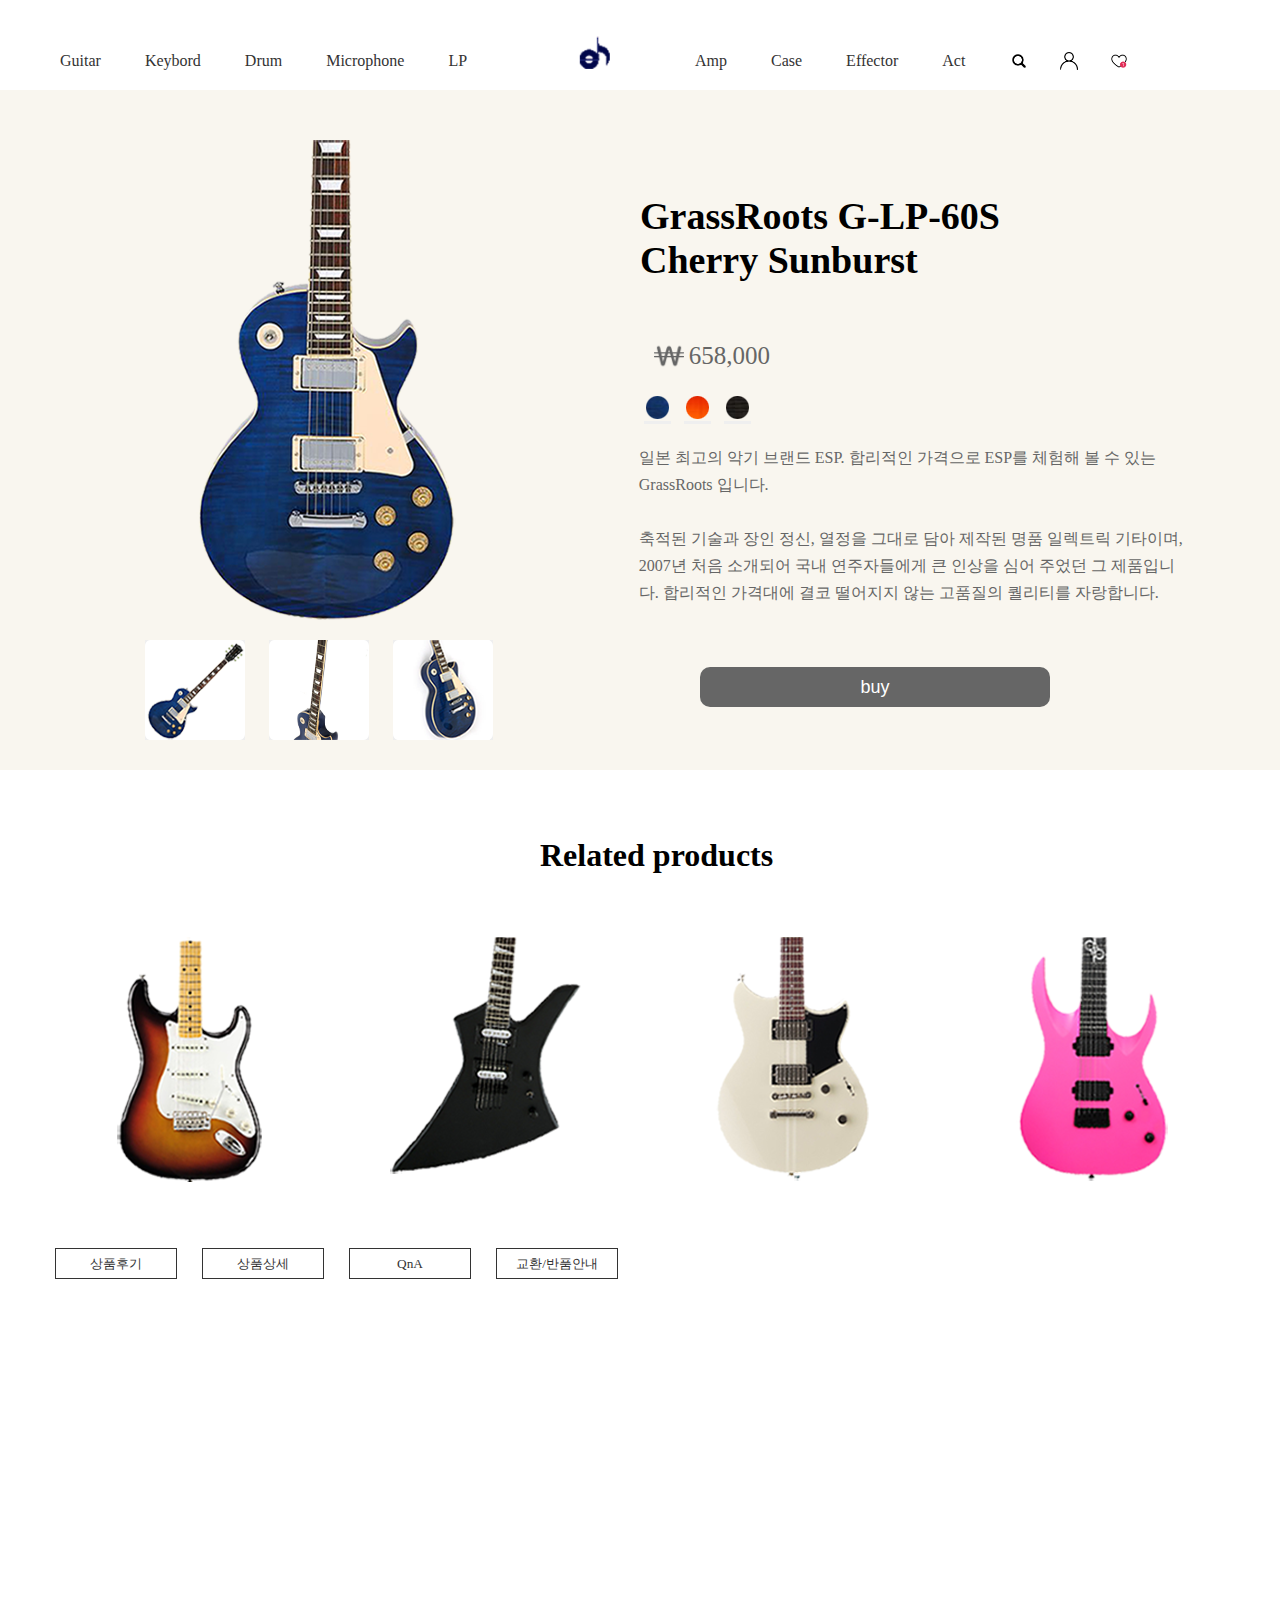
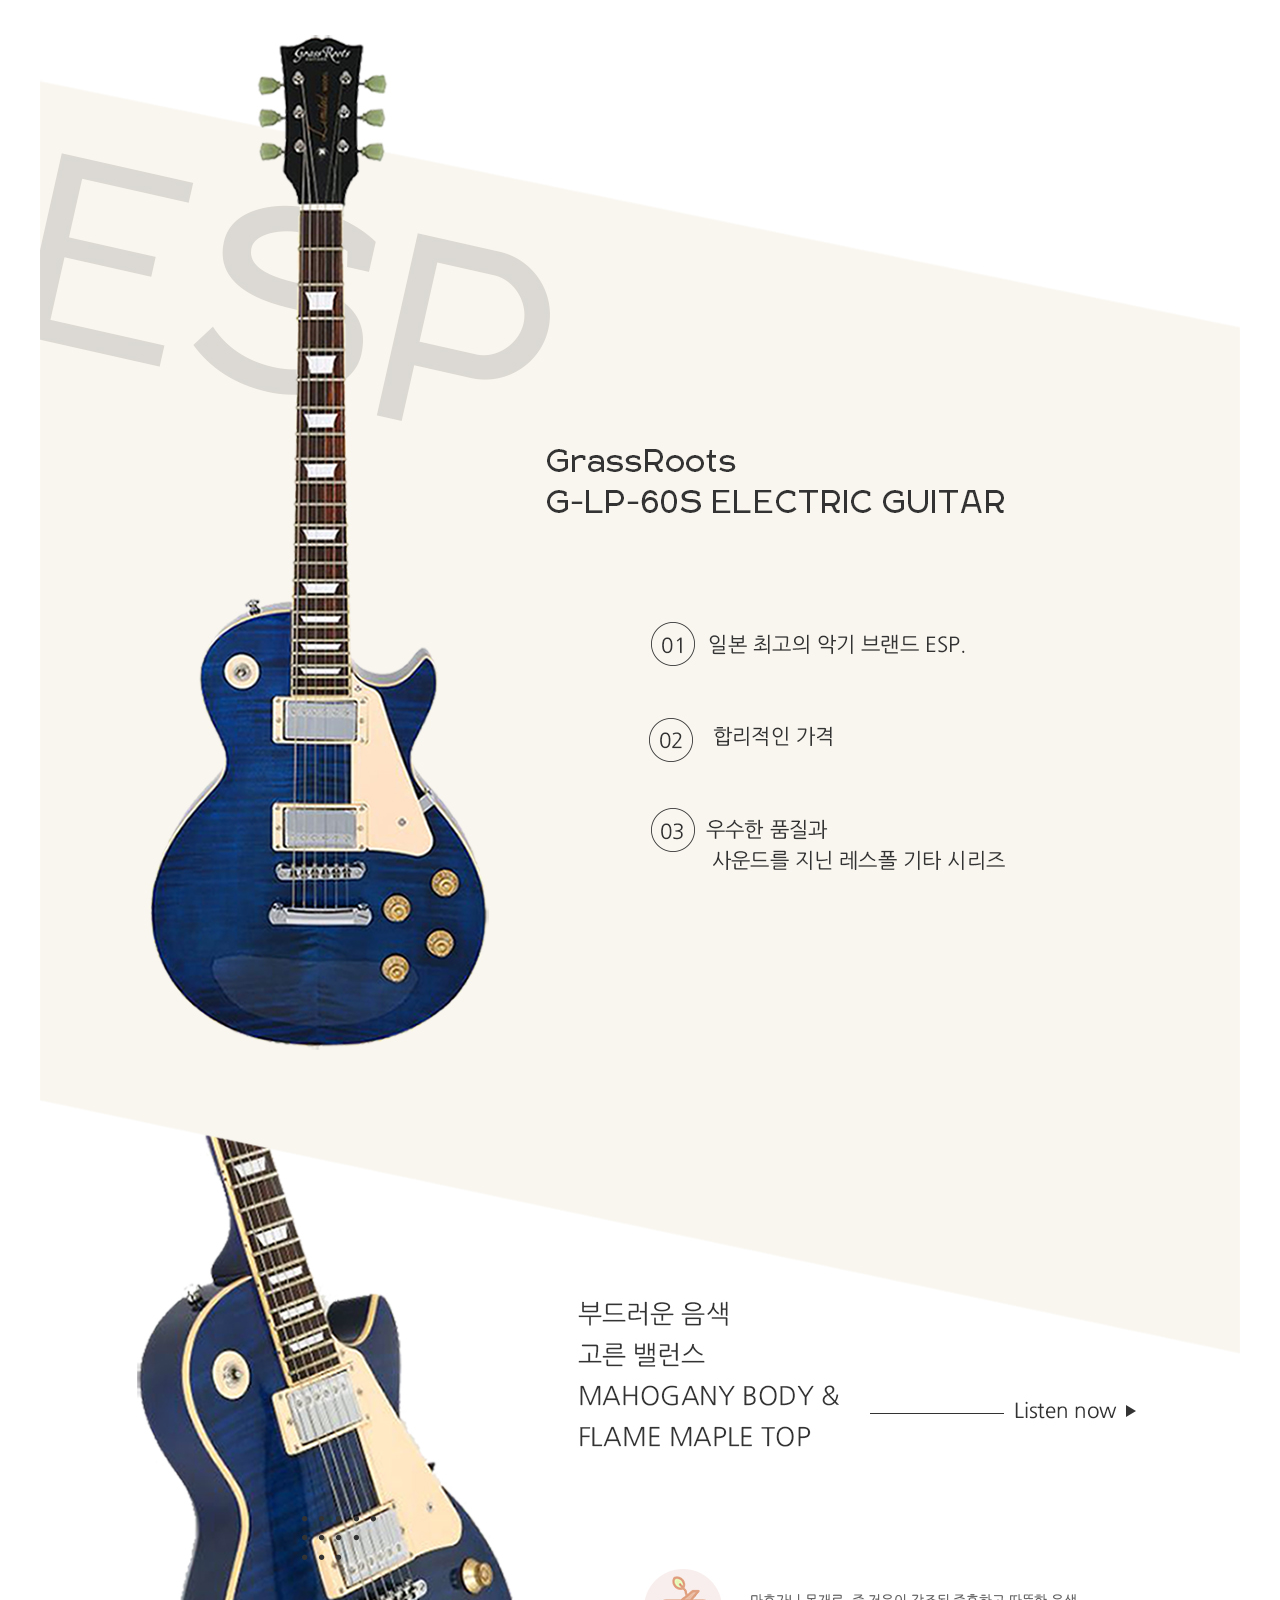
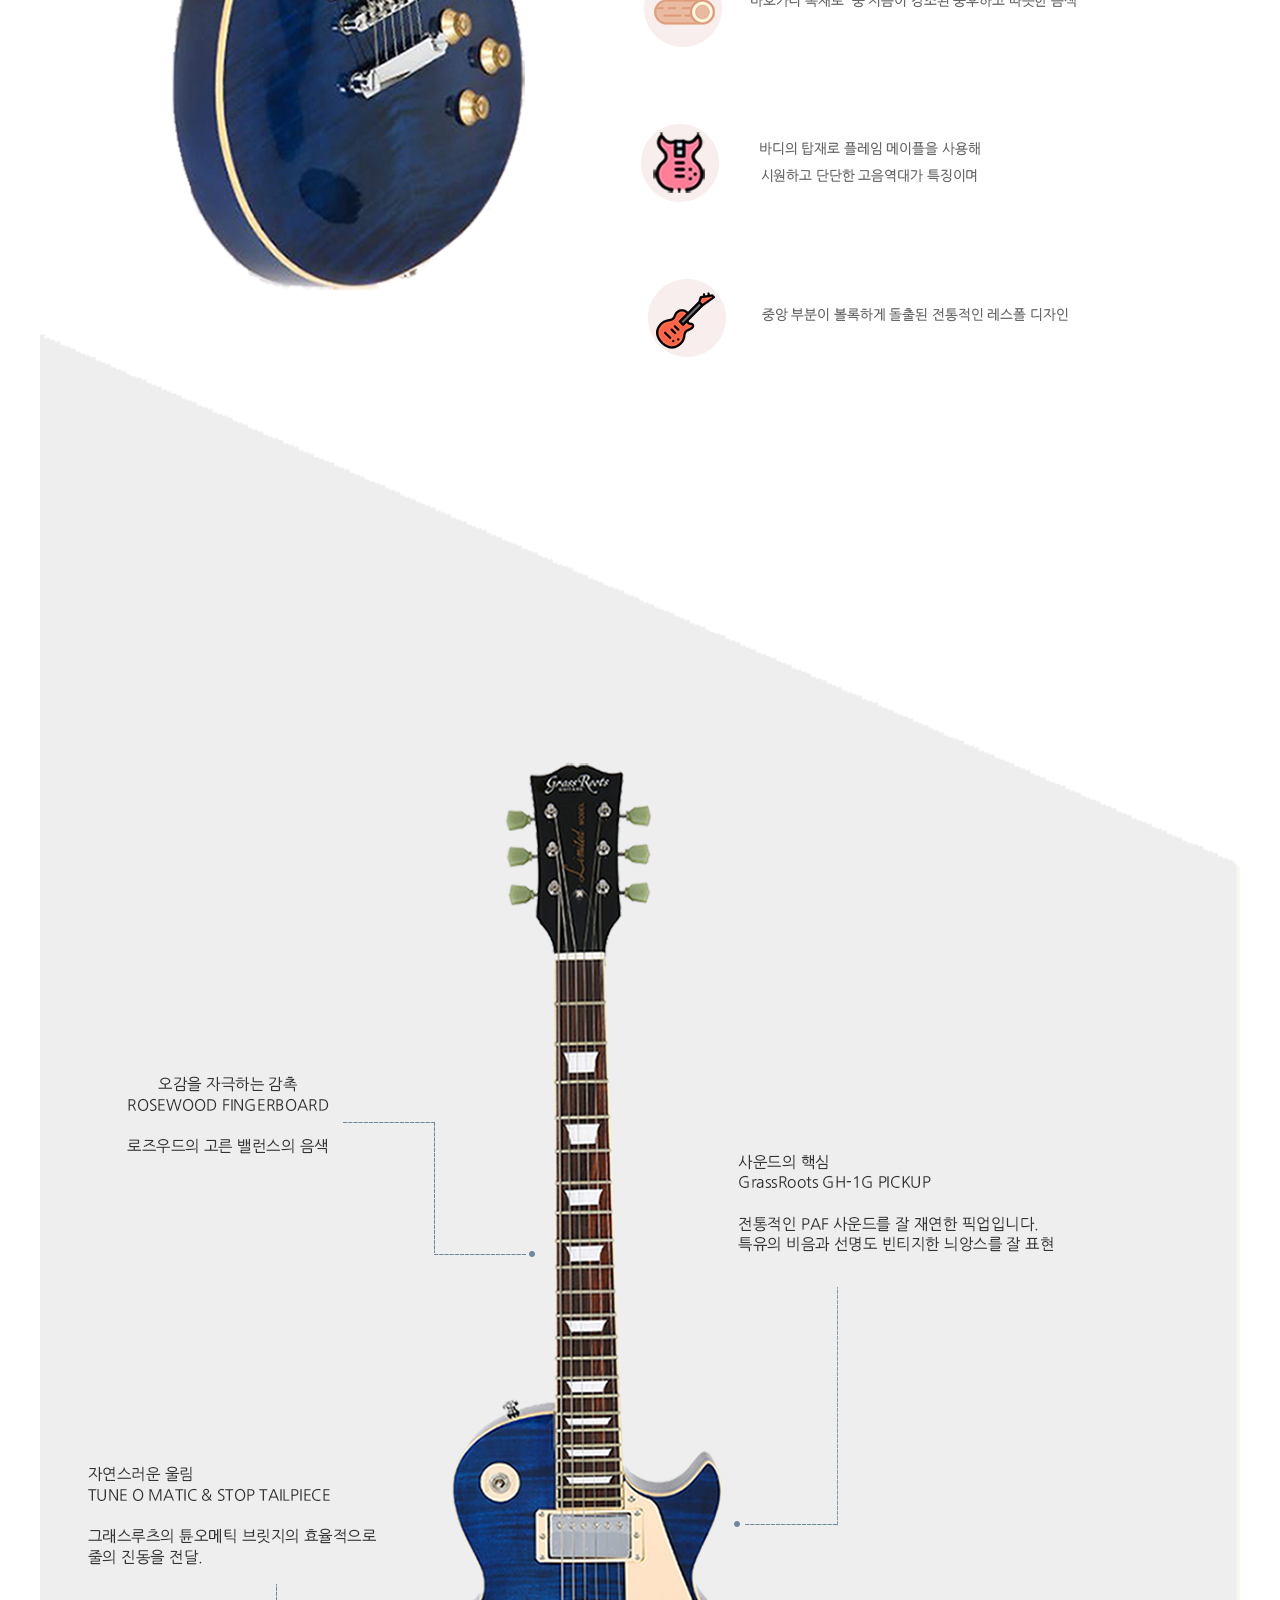
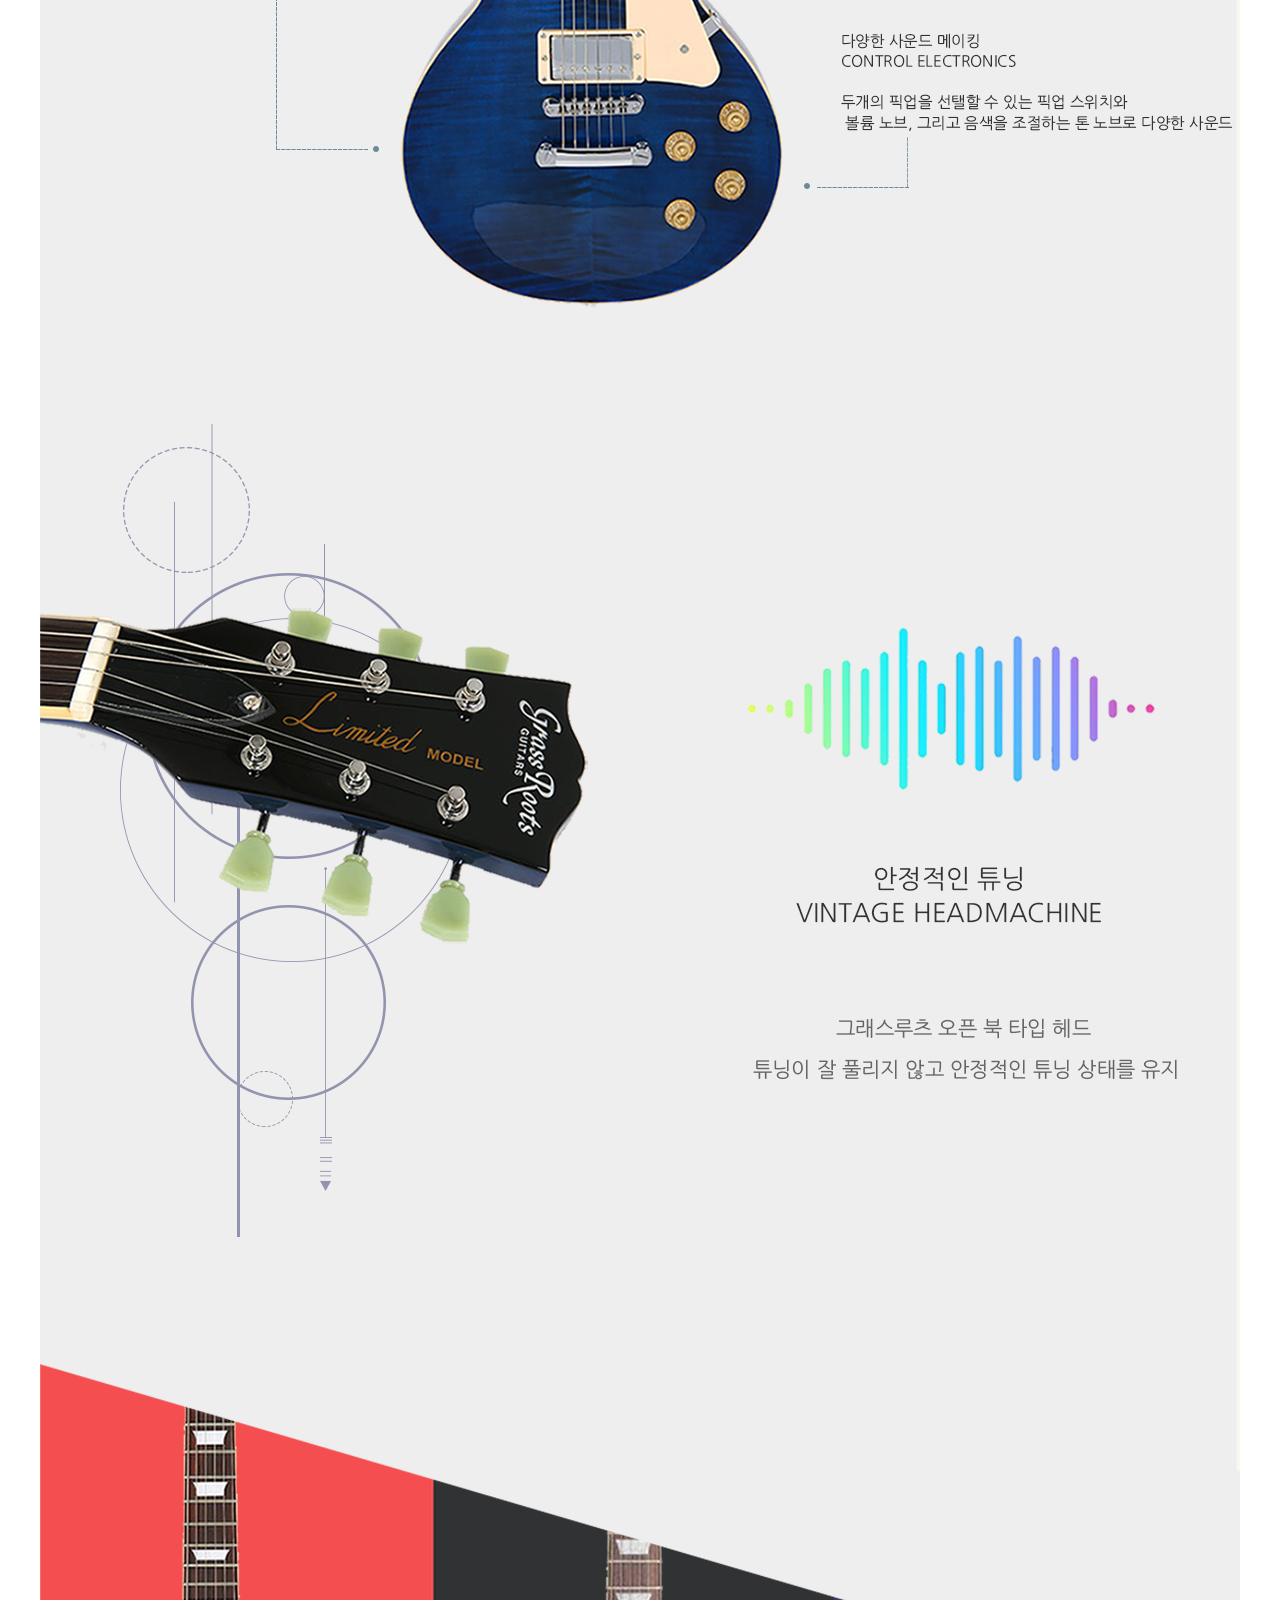
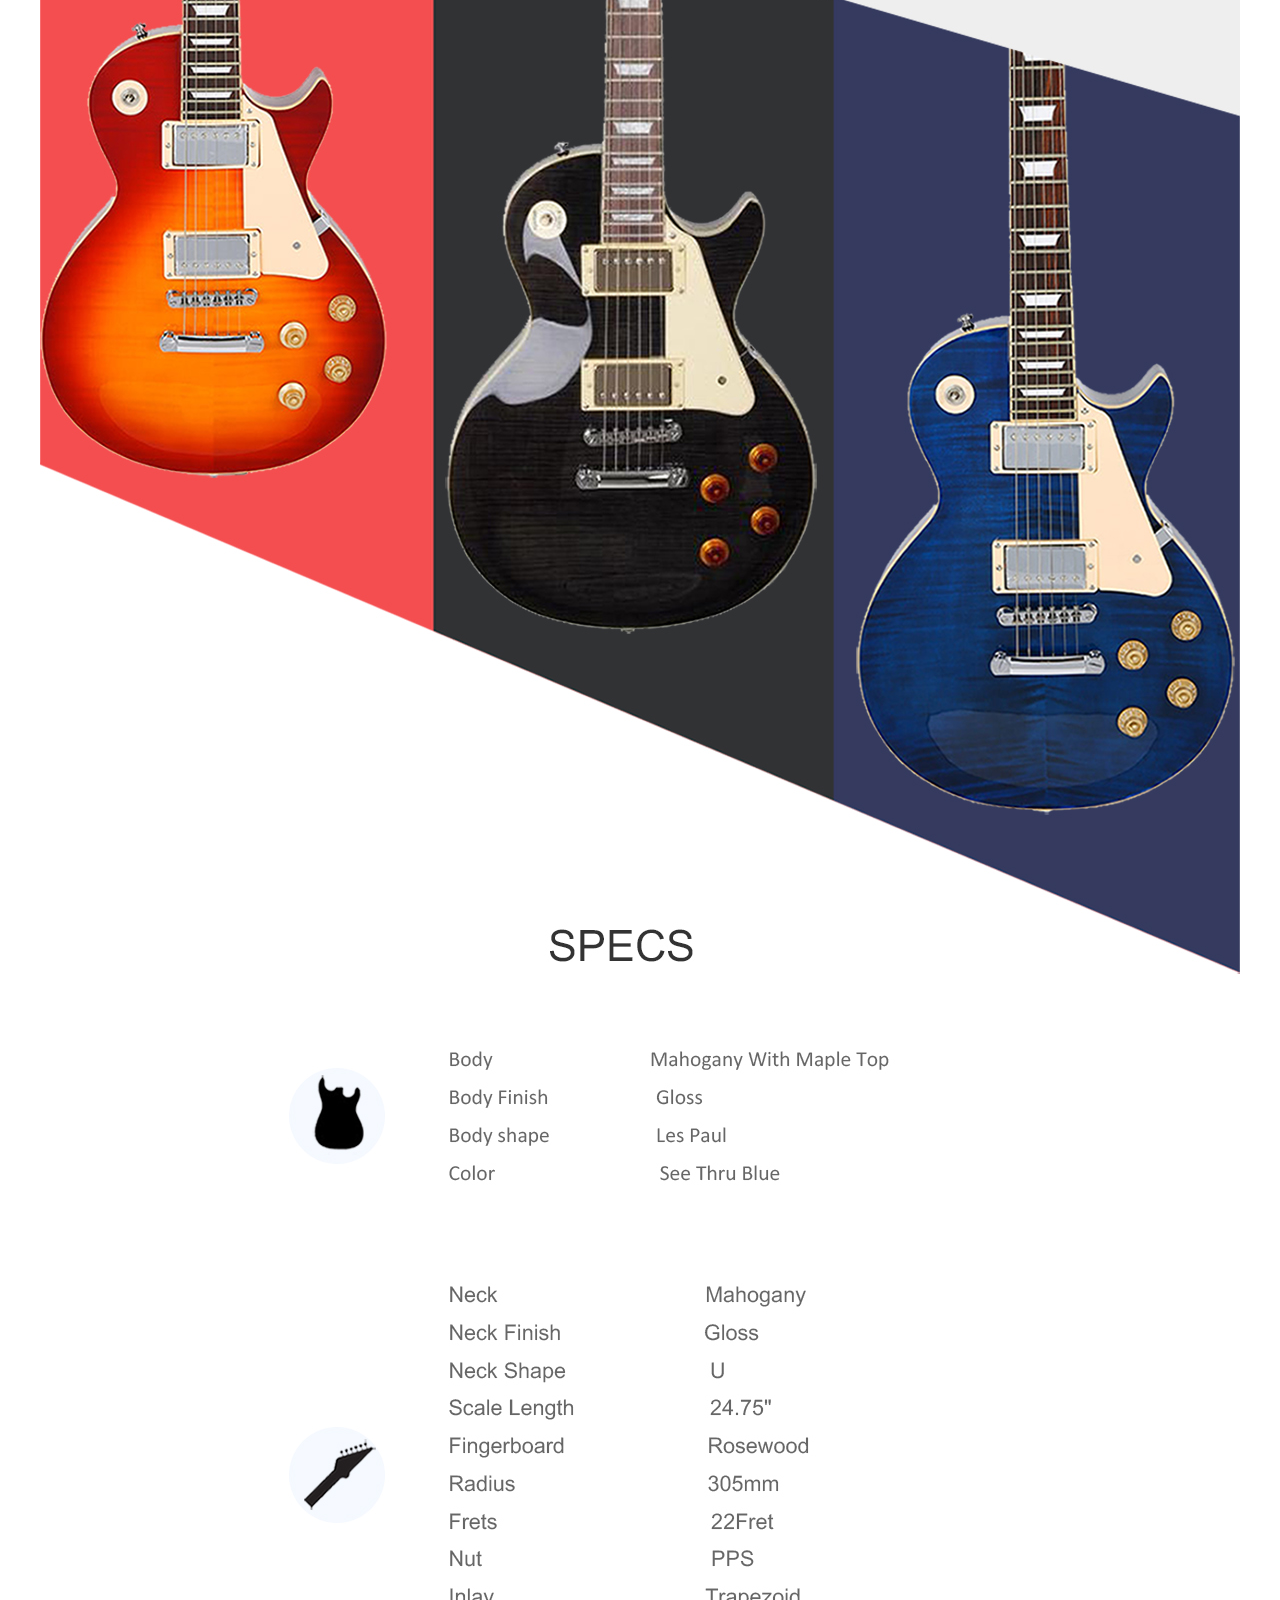
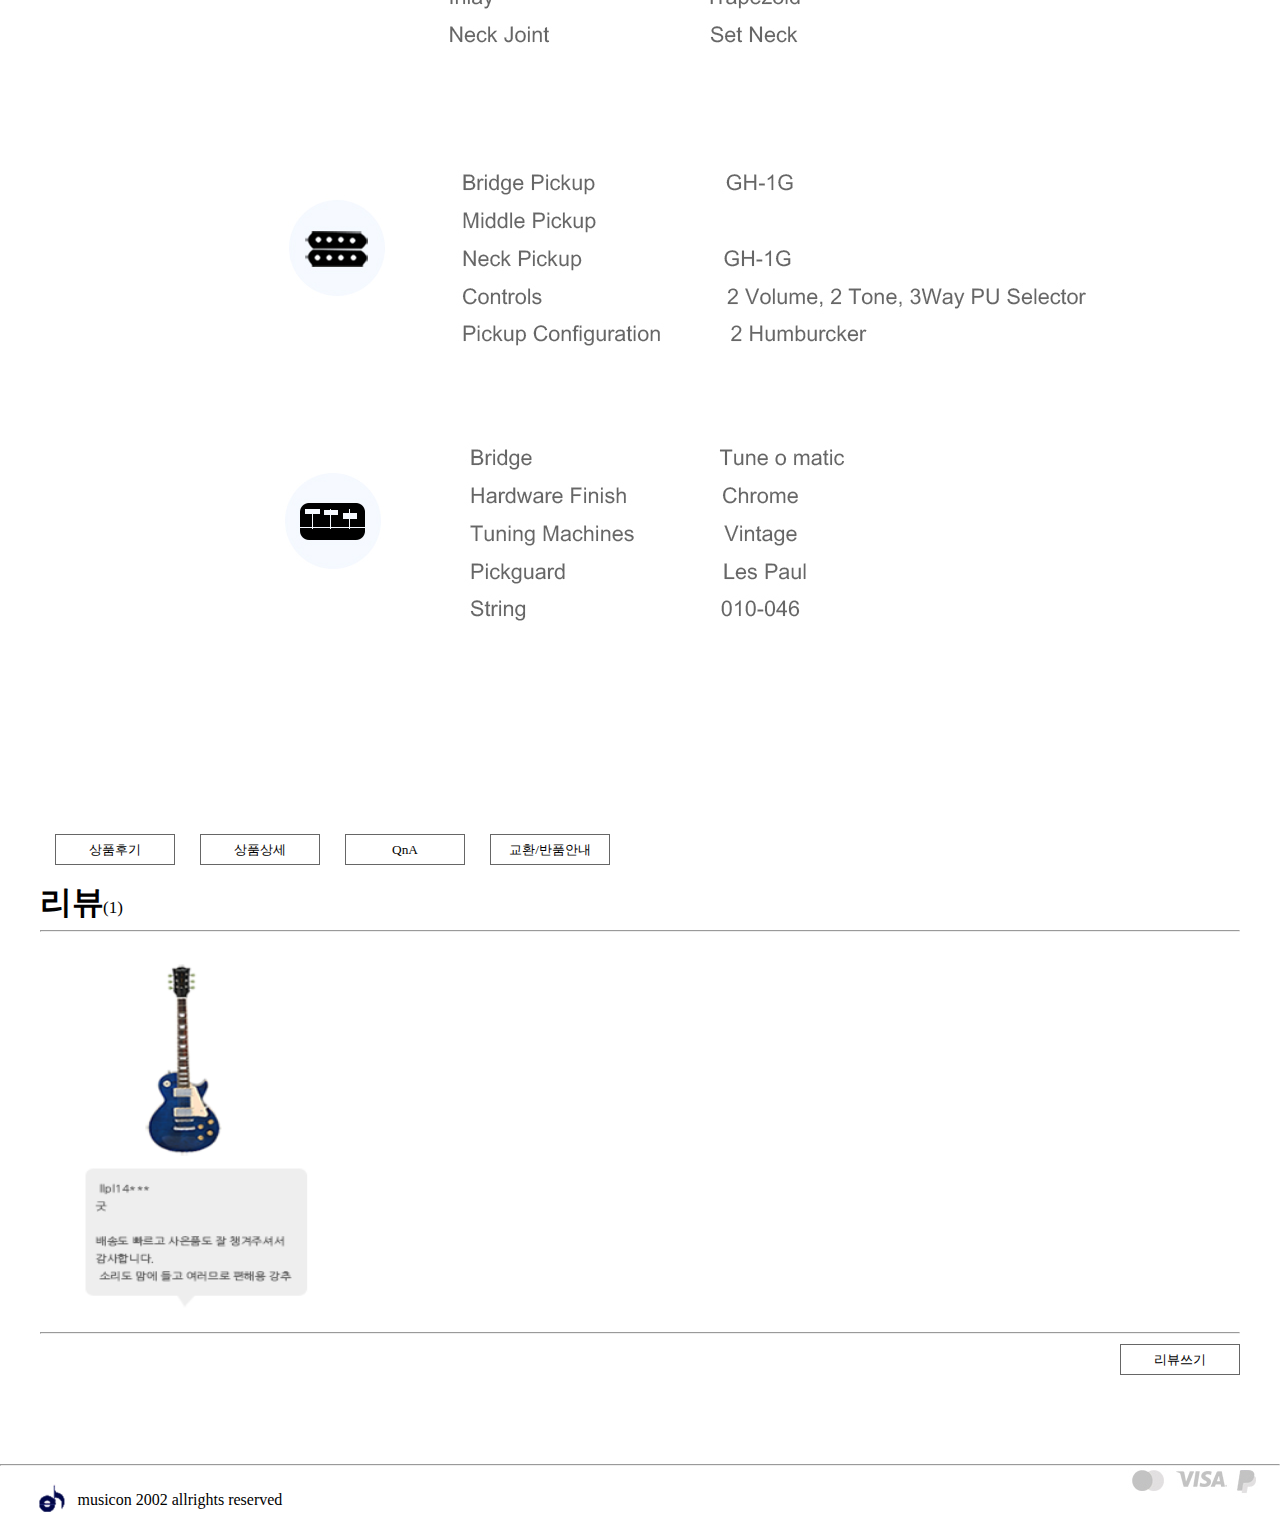
==== sub.html @ 37b57a03 "projec1_220421_2" ====
<!DOCTYPE html>
<html lang="en">
<head>
<meta charset="UTF-8">
<meta http-equiv="X-UA-Compatible" content="IE=edge">
<meta name="viewport" content="width=device-width, initial-scale=1.0">
<title>Document</title>

<link rel="stylesheet" href="css/style.css">


<style>
    *{margin: 0; padding:0;}
    .buy{width: 1400px; height: 680px; background-color:#f9f6ef; margin:0 auto; margin-top:15px;} 
    .sell{width:400px; height: 480px; position: relative; top:50px; left:120px; float: left;}
    .bt button{width:100px; height:100px; margin:70px 20px 0 0; cursor: pointer; border:none;}
    .bt{margin-left:145px; clear:both;}
    .buy h1{ float: right; position: relative; bottom:550px; right:400px; font-size: 38px; font-family: 'Franklin Gothic Demi';}
    .buy span{float: right; position: relative; bottom:410px; font-size: 25px; right:270px; color:#666; font-family: Maiandra GD;}
    .buy span img{ width: 30px; height: 30px; position: relative; top:7px; right:5px;} 
    .color{ width: 25px; height: 25px;  float: right; position: relative; bottom:350px; right:165px; margin:0 15px 0px 0;cursor: pointer}
   .color button{border:none; cursor:pointer;}
    .buy .textbox{width: 550px; height: 123px; float: right; position: relative; left:380px; bottom:300px;}
    .buy p{color:#666; font-family: '나눔고딕OTF'; line-height: 27px;}
    .buy #aa{ width:350px; height: 40px; float: right; position: relative; right:350px;bottom:200px; background-color: #666; color:#fff; font-size: 18px; border:none; 
                border-radius: 10px; cursor: pointer;}

            

    #z{display:none;}
    #x{display:none;}
    #c{display:none;}
    #red{display:none;}
    #black{display:none;}


    .products{width: 1200px; height: 428px; margin:0 auto; position: relative;}
    .products h1{text-align: center; display: inline-block; position: relative; left:500px; bottom:30px;}
    .guitar{width:200px; height: 245px; position:relative; overflow: hidden; }
    .guitar img{width: 100%; display: block; height: 100%; z-index: 10; transition: all 0.35s ease-in-out; transform: scale(1);}
    
    .text{position: absolute; left:0; top:auto; bottom:-100%; right:0;
            background: rgba(0,0,0,0.7);
            color:#fff; padding:13px; text-align: center; transition:all 0.35s ease-in-out;  }
            .guitar:hover .text{opacity: 1; bottom:0;}

    
    .container{ width: 1200px; height: 300px;  display: flex; justify-content: space-around;}

    .go{width: 1200px; height: 100px;  display: flex; margin:0 auto;}
    .go2{ width:122px; height: 31px;  margin:50px 10px 0 15px; }
    .go button{ width:122px; height: 31px; background-color: #fff; color:#333; border:1px solid #333;; font-family: 나눔고딕OTF;cursor:pointer }



    .detail{ width: 1200px; height: 7516px; background-color: #666; margin:0 auto;}



    .rievew{width: 1200px; height: 650px; margin:0 auto;}
    .page{width: 1200px; height: 40px;  margin:0 auto; display: flex;}
    .box{width: 120px; height: 31px; margin:10px 10px 0 15px;}

    .rr1 h1{ display: inline-block; margin:15px; font-family: 나눔고딕OTF; margin:27px 10px 5px 0;}
    .rr1 span{margin:10px 0 0 -15px; font-size: 17px; font-family: 나눔고딕OTF;}
    .rrbox{ width: 1200px; height:400px;}
    .rrbox div{width: 250px; height: 300px; background-color: #fff; position: relative;left:20px; top:30px;}
    .rievew button{float: right; width: 120px; height: 31px; background-color: #fff; border:1px solid #666; font-family: 나눔고딕OTF; cursor:pointer
                    ;margin:10px 0 0 0;}
    .rrbox img{width: 270px; height: 350px;}
    
    




</style>
<script src="https://ajax.aspnetcdn.com/ajax/jQuery/jquery-3.6.0.min.js"></script>
<script>
    $(function(){
       $('#zz').click(function(){
        $('#z').fadeIn();
        $('#x').hide();
        $('#c').hide();
        $('#v').hide();
        $('#red').hide();
            $('#black').hide();
       }); 

       $('#xx').click(function(){
        $('#z').hide();
        $('#x').fadeIn();
        $('#c').hide();
        $('#v').hide();
        $('#red').hide();
            $('#black').hide();
       });

       $('#cc').click(function(){
        $('#z').hide();
        $('#x').hide();
        $('#c').fadeIn();
        $('#v').hide();
        $('#red').hide();
            $('#black').hide();
       }); 


    });

    $(function(){
        $('#b').click(function(){
            $('#v').fadeIn();
            $('#red').hide();
            $('#black').hide();
            $('#x').hide();
            $('#c').hide();
            $('#z').hide();
        });

        $('#r').click(function(){
            $('#v').hide();
            $('#red').fadeIn();
            $('#black').hide();
            $('#x').hide();
            $('#c').hide();
            $('#z').hide();
        });

        $('#bla').click(function(){
            $('#v').hide();
            $('#red').hide();
            $('#black').fadeIn();
            $('#x').hide();
            $('#c').hide();
            $('#z').hide();
        });





    });





</script>
</head>
<body>
<header>
    <nav>
        <ul id="nav1">
            <li><a href="">Guitar</a>
                <ul>
                    <li><a href="">Electronic</a></li>
                    <li><a href="">Acoustic</a></li>
                    <li><a href="">Base</a></li>


                </ul>
            </li>
            <li><a href="">Keybord</a>
            <ul>
                <li><a href="">Electronic</a></li>
                <li><a href="">Acoustic</a></li>
                <li><a href="">Base</a></li>


            </ul>
            </li>

            <li><a href="">Drum</a>
                <ul>
                    <li><a href="">Electronic</a></li>
                    <li><a href="">Acoustic</a></li>
                    <li><a href="">Base</a></li>


                </ul>
            </li>


            <li><a href="">Microphone</a>
                <ul>
                    <li><a href="">Electronic</a></li>
                    <li><a href="">Acoustic</a></li>
                    <li><a href="">Base</a></li>


                </ul>
            </li>
            <li><a href="">LP</a>
                <ul>
                    <li><a href="">Electronic</a></li>
                    <li><a href="">Acoustic</a></li>
                    <li><a href="">Base</a></li>


                </ul>
            
            
            </li>
        </ul>

    

    </nav>

    <div id="logo">
        <img src="img/logo2.png" alt="logo">

    </div>
    <ul id="nav2">
        <li><a href="">Amp</a>
            <ul>
                <li><a href="">Electronic</a></li>
                <li><a href="">Acoustic</a></li>
                <li><a href="">Base</a></li>


            </ul>
        </li>


        <li><a href="">Case</a>
            <ul>
                <li><a href="">Electronic</a></li>
                <li><a href="">Acoustic</a></li>
                <li><a href="">Base</a></li>


            </ul>
        </li>


        <li><a href="">Effector</a>
            <ul>
                <li><a href="">Electronic</a></li>
                <li><a href="">Acoustic</a></li>
                <li><a href="">Base</a></li>


            </ul>
        </li>


        <li><a href="">Act</a>
            <ul>
                <li><a href="">Electronic</a></li>
                <li><a href="">Acoustic</a></li>
                <li><a href="">Base</a></li>


            </ul>
        </li>
    </ul>

    <div id="my">
        <div class="icon">
            <a href=""><img src="img/dd.jpg" alt="돋보기"></a>

        </div>
        <div class="icon">
            <a href=""><img src="img/g.jpg" alt="사람"></a>
            
        </div>

        <div class="icon">
            <a href=""><img src="img/heart.jpg" alt="하트"></a>
            
        </div>

        
        
    </div>
</header>
    
    
 <div class="buy">
        <div class="back"></div>

        <div class="sell">
            <img src="img/sub/0.png" alt="" id="v">
            <img src="img/sub/1.png" alt="" id="z">
            <img src="img/sub/2.png" alt=""  id="x">
            <img src="img/sub/3.png" alt=""  id="c">

            <img src="img/sub/red.png" alt=""  id="red">
            <img src="img/sub/black.png" alt=""  id="black">
            

        </div>
        <div class="bt">

        
        <button><img src="img/sub/b1.png" alt="" id="zz"></button>
        <button><img src="img/sub/b2.png" alt="" id="xx"></button>
        <button><img src="img/sub/b3.png" alt="" id="cc"></button>
         </div>
        <h1>GrassRoots G-LP-60S <br>
            Cherry Sunburst</h1>
        <span><img src="img/w2.png" alt="won">658,000</span>
        
        <div class="color">
            <button><img src="img/sub/color3.png" alt="" id="bla"></button>
        </div>
        <div class="color">
            <button><img src="img/sub/color2.png" alt="" id="r"></button>
        </div>

        <div class="color">
            <button><img src="img/sub/color1.png" alt="" id="b"></button>
        </div>
        <div class="textbox">

        
            <p>일본 최고의 악기 브랜드 ESP.
            합리적인 가격으로 ESP를 체험해 볼 수 있는 GrassRoots 입니다.<br>
            <br>
            축적된 기술과 장인 정신, 열정을 그대로 담아 제작된 명품 일렉트릭 기타이며,<br>
            2007년 처음 소개되어 국내 연주자들에게 큰 인상을 심어 주었던 그 제품입니다.
            합리적인 가격대에 결코 떨어지지 않는 고품질의 퀄리티를 자랑합니다.</p>
        </div>
            <button id="aa">buy</button>




    </div>

    <div class="products">
        <h1>Related products</h1>
        <div class="container">

        
        <div class="guitar">
          
            <a href=""><img src="img/sub/pro1.png" alt=""></a>
            <div class="text">
            <span> ESP Original</span>
            </div>
        </div>
        <div class="guitar">
            <a href=""><img src="img/sub/pro2.png" alt=""></a>
            <div class="text">
            <span> JS Series Kellyr</span>
            </div>
        </div>
        <div class="guitar">
            <a href=""><img src="img/sub/pro3.png" alt=""></a> 

            <div class="text">
            <span>Revstar Element</span>
            </div>
        </div>
        <div class="guitar">
            <a href=""><img src="img/sub/pro4.png" alt=""></a>
            <div class="text m1">
            <span> Solar </span>
            </div>
        </div>
        </div>
    </div>


    <div class="go">
        <div class="go2">
            <a href="#11"><button id="1">상품후기</button></a>

        </div> 
        <div class="go2">
            <a href="#22"><button id="2">상품상세</button></a>
    </div> 
    <div class="go2">
        <a href="#11"> <button id="3">QnA</button></a>
    </div> 
    <div class="go2">
        <a href="#11"> <button id="4">교환/반품안내</button></a>
    </div> 

 </div>


   </div>

    <div class="detail">
    <img src="img/sub/detail.jpg" alt="detail">
        


    </div>
 <div class="rievew">



 <div class="page">

    <div class="box">
        <a href="#11"><button id="11">상품후기</button></a>
    </div>
    <div class="box">
        <a href="#1"> <button id="11">상품상세</button></a>
    </div>
    <div class="box">
        <button id="11">QnA</button>
    </div>
    <div class="box">
        <button id="11">교환/반품안내</button>
    </div>
    </div>

<div class="rr1">
    <h1>리뷰</h1>
    <span>(1)</span>
    <hr>
    <div class="rrbox">
    
    <div><img src="img/sub/view.png"></div>

    </div>
    <hr>
   <button>리뷰쓰기</button>
</div>

 </div>

  </div>
  <hr>



 
<div id="ffin">
    <img src="img/logo2.png" class="ll" alt="logo2"> 
    <span>musicon 2002 allrights reserved</span>
        
    <div class="imgbox">
        <img src="img/paypal.jpg" alt="pa">
    </div>


    <div class="imgbox">
        <img src="img/visa.jpg" alt="vi">
    </div>

    
    <div class="imgbox">
        <img src="img/master.png" alt="master">
    </div>
</div>


</footer>



</body>
</html>
---- css/style.css ----
@charset "UTF-8";
*{margin:0; padding:0;}


header ul li{list-style: none;padding:20px; display: inline-block;}
header  ul li a{text-decoration: none; color:#333; display: inline-block;}
 #nav2{margin:0 0 0 50px;}
 header ul{display: inline;}
 header ul li ul{position: absolute; display: none;}
 header ul li:hover ul{display: block; background-color: #fff;}
 header ul li ul li{display: block;}
 header ul li ul li a:hover{text-decoration: underline;}

 header{width: 1200px; height: 75px; margin:0 auto;}
 nav #nav1{width: 500px; height: 40px; float: left;   margin:32px 0 0 0;}

 header{font-family:Ink Free;;}
 







 #nav2{width: 320px; height: 40px;  float: left;margin:32px 0 0 40px; font-family: Ink Free;}
 #logo{width: 75px; height: 50px;  float: left;margin:20px 0 0 20px;}
 #logo img{width: 60px; height: 60px;}
 #my{width: 220px; height: 40px; float: right;margin:29px 10px 0 0;}

 .icon{width:30px; height: 30px;  float: left; margin:23px 20px 200px 0; }
 .icon img{width: 18px; height: 18px;}




 #section{width: 1713px; height: 865px; margin:0 auto;}
 #section img{width: 1713px; height: 865px;}



 #main{width: 1280px; height:840px; margin:0 auto;}
 #main h1{text-align: center;}
 #main .strap{width: 600px; height: 415px;  float: left;margin: 0 0 0 20px;}

 .m1 .line1{width: 590px; height: 3px; background-color: #fff; position: relative; bottom:20px; left:4px; opacity:0; visibility: visible;}
 .m1 .line2{width: 3px; height: 405px; background-color: #fff; position: relative; bottom:420px; left:10px; opacity:0; visibility: visible;}
 
 .m1 .line3{width: 590px; height: 3px; background-color: #fff; position: relative; bottom:815px; left:4px; opacity:0; visibility: visible;}
 .m1 .line4{width: 3px; height: 405px; background-color: #fff; position: relative; bottom:827px; left:580px; opacity:0; visibility: visible;}

 .m1:hover .line1{opacity: 1; visibility: visible; transition:  all 0.3s ease-in-out;}
 .m1:hover .line2{opacity: 1; visibility: visible; transition:  all 0.3s ease-in-out;}
 .m1:hover .line3{opacity: 1; visibility: visible; transition:  all 0.3s ease-in-out;}
 .m1:hover .line4{opacity: 1; visibility: visible; transition:  all 0.3s ease-in-out;}

 .m1:hover{opacity: 0.8; transition: all 0.3s ease-in-out;}


 #main .app{width:610px; height:250px;  float: right; margin:0 10px 0 0;}
 #app{width:605px; height:250px;  float: left;margin: 0 0 0 11px;}
 #app a:hover img{ transform: scale(1.1);}
 #app a{display: block; width: 100%; height: 100%; overflow: hidden;}
 #app img{transition:0.3s}

 .app a:hover img{ transform: scale(1.1);}
 .app a{display: block; width: 100%; height: 100%; overflow: hidden;}
 .app img{transition:0.3s}





 #strap{width: 600px; height: 415px;  float: right; margin:0 20px 0 0; z-index: 1;}
 #strap:hover{opacity:0.8; transition: all 0.3s ease-in-out;
 
 }
 
 #line1{width: 590px; height: 3px; background: #fff; z-index: 3; left:8px; bottom:30px; position: relative; opacity:0; visibility: visible;}
 #line2{width: 3px; height: 405px; background:#fff; position: relative; left:20px; bottom:420px; opacity:0; visibility: visible;}
 #line3{width: 590px; height: 3px; background: #fff; z-index: 3; position: relative;bottom:810px; opacity:0; visibility: visible;}
 #line4{width: 3px; height: 405px; background:#fff; position: relative; left:570px; bottom:830px; opacity:0; visibility: visible;}
 
 #strap:hover #line1{opacity: 1; visibility: visible;transition: all 0.3s ease-in-out;}
 #strap:hover #line2{opacity: 1; visibility: visible;transition: all 0.3s ease-in-out;}
 #strap:hover #line3{opacity: 1; visibility: visible;transition: all 0.3s ease-in-out;}
 #strap:hover #line4{opacity: 1; visibility: visible;transition: all 0.3s ease-in-out;}
 


 

 #new{width: 1240px; height: 850px; margin:0 auto; float: left;}
 #new h1{margin:50px 0 50px 0;}
 #best{width: 1250px; height: 1130px; margin:0 auto;}
 #best h1{text-align: center;}
 .hot{width: 287px; height: 370px;  float: left; margin:0 0px 5px 7px; background-color: #fff;
 box-shadow: 4px 4px 4px #eee; box-sizing: border-box;}
 .hot img{width: 287px; margin:0 0 20px 0;}
 #sellers{width: 1060px; height: 45px;  margin: 60px;}
 .hot .one{width:20px; height: 20px; float: left; margin:4px 0 0 0;} 
 .hot a{text-decoration: none; color:#666;}
 .hot h4{ margin:-15px 0 0 0; font-size: 20px;font-family:Segoe Print ;}
 .hot span{font-size: 18px; margin:0 0 0 5px; font-family:MD개성체 ;}
 .hot:hover{opacity: 0.5; transition: all 0.3s ease-in-out;}



 #fin{width: 1150px; height: 750px; margin:0 auto;}
 #more{width: 513px; height: 214px;  float: left; margin:10px 0 0 65px;}

 #listen{width: 515px; height: 482px; float: right; margin:10px 50px 0 0;}

 #listen .line1{width: 3px; height: 405px; background-color: #eee; position: relative; bottom:482px; left:20px; opacity:0; visibility: visible;}     
 #listen .line2{width: 3px; height: 405px; background-color: #eee; position: relative; bottom:887px; left:490px; opacity:0; visibility: visible;}     
  #listen .line3{width: 500px; height: 3px; background-color: #eee; position: relative; bottom:900px; left:8px; opacity:0; visibility: visible;}
  #listen .line4{width: 500px; height: 3px; background-color:#eee; position:relative; bottom:1280px; left:8px; opacity:0; visibility: visible;}

 #listen:hover{opacity:0.8; transition: all 0.3s ease-in-out; }
  #listen:hover .line1{opacity: 1; visibility: visible;transition: all 0.3s ease-in-out;}
  #listen:hover .line2{opacity: 1; visibility: visible;transition: all 0.3s ease-in-out;}
  #listen:hover .line3{opacity: 1; visibility: visible;transition: all 0.3s ease-in-out;}
  #listen:hover .line4{opacity: 1; visibility: visible;transition: all 0.3s ease-in-out;}


 #more2{width: 513px; height: 214px; float:  right;margin:0px 50px 0 0;}


 #listen2{width: 515px; height: 500px; ;float: left; margin:0 0 0 65px;}
 #listen2 .line1{width: 500px; height: 3px; background-color: #eee; position: relative; bottom:100px; left:5px; opacity:0; visibility: visible;}
 #listen2 .line2{width: 500px; height: 3px; background-color: #eee; position: relative; bottom:487px; left:5px; opacity:0; visibility: visible;}
 #listen2 .line3{width: 3px; height: 405px; background-color: #eee; position: relative; bottom:500px; left:20px; opacity:0; visibility: visible;}   
 #listen2 .line4{width: 3px; height: 405px; background-color:#eee; position: relative; bottom:904px; left:490px; opacity:0; visibility: visible;}       


 #listen2:hover{opacity:0.8; transition: all 0.3s ease-in-out; }
  #listen2:hover .line1{opacity: 1; visibility: visible;transition: all 0.3s ease-in-out;}
  #listen2:hover .line2{opacity: 1; visibility: visible;transition: all 0.3s ease-in-out;}
  #listen2:hover .line3{opacity: 1; visibility: visible;transition: all 0.3s ease-in-out;}
  #listen2:hover .line4{opacity: 1; visibility: visible;transition: all 0.3s ease-in-out;}

 #more a{display: block; width: 100%; height: 100%; overflow: hidden;}
 #more img{transition:0.3s}
 #more:hover img{ transform: scale(1.1);}


 #more2 a{display: block; width: 100%; height: 100%; overflow: hidden;}
 #more2 img{transition:0.3s}
 #more2:hover img{ transform: scale(1.1);}




 #srtving {width: 1160px; height: 540px;  margin:0 auto;}
 #show{width:180px; height:150px;  float: left; margin:45px 0 25px 520px;}
 #srtving h1{clear: both; text-align: center;}
 .company{width:200px; height:50px;  float: left; margin:100px 0px 0 4px;}
 .yama{margin:100px 0 0 150px;}
 .samick{margin: 100px 0 0 30px;}
 .casio{margin:85px 0 0 140px;}
 .gib{margin:89px 0 0 20px;}
 .jum{ width:80px; height: 80px; margin:220px 0 0 560px;}
 


 







 footer{width: 1280px;height: 210px; margin:0 auto;}
 #menu{width: 1313px; height: 310px; margin:0 auto;}
 #menu h1{width: 100px; height: 40px;}
 ul li{list-style: none; padding:10px;}
 ul li a{text-decoration: none; color:#333;}
 #aa{float: left; margin: 0 0 30px 0px;}
 #bb{float: left; margin:0 0 30px 50px;}
 #mmenu{width:320px; height:310px;float: left; margin: 0 0 0 70px;}
 #contacts{width: 350px; height: 310px; margin:0px 0 0 140px; float: left;}
#contacts ul {margin:10px;}


 #stay{width: 330px; height: 310px;  float: right; margin:0 100px 0 0;}
 #stay h1{ width: 100%; text-align: center;}

 #stay img{ margin:70px 0px 0 50px;}







     #ffint{font-family: Arial, Helvetica, sans-serif;}

 #ffin{width: 1245px; height: 60px;margin:0 auto;}
 #ffin .ll{width: 50px; height: 50px; margin:5px; float: left;}
 #ffin span{display: inline-block; float:left; margin:25px 0 0 ; }
 .imgbox img{float: right;}
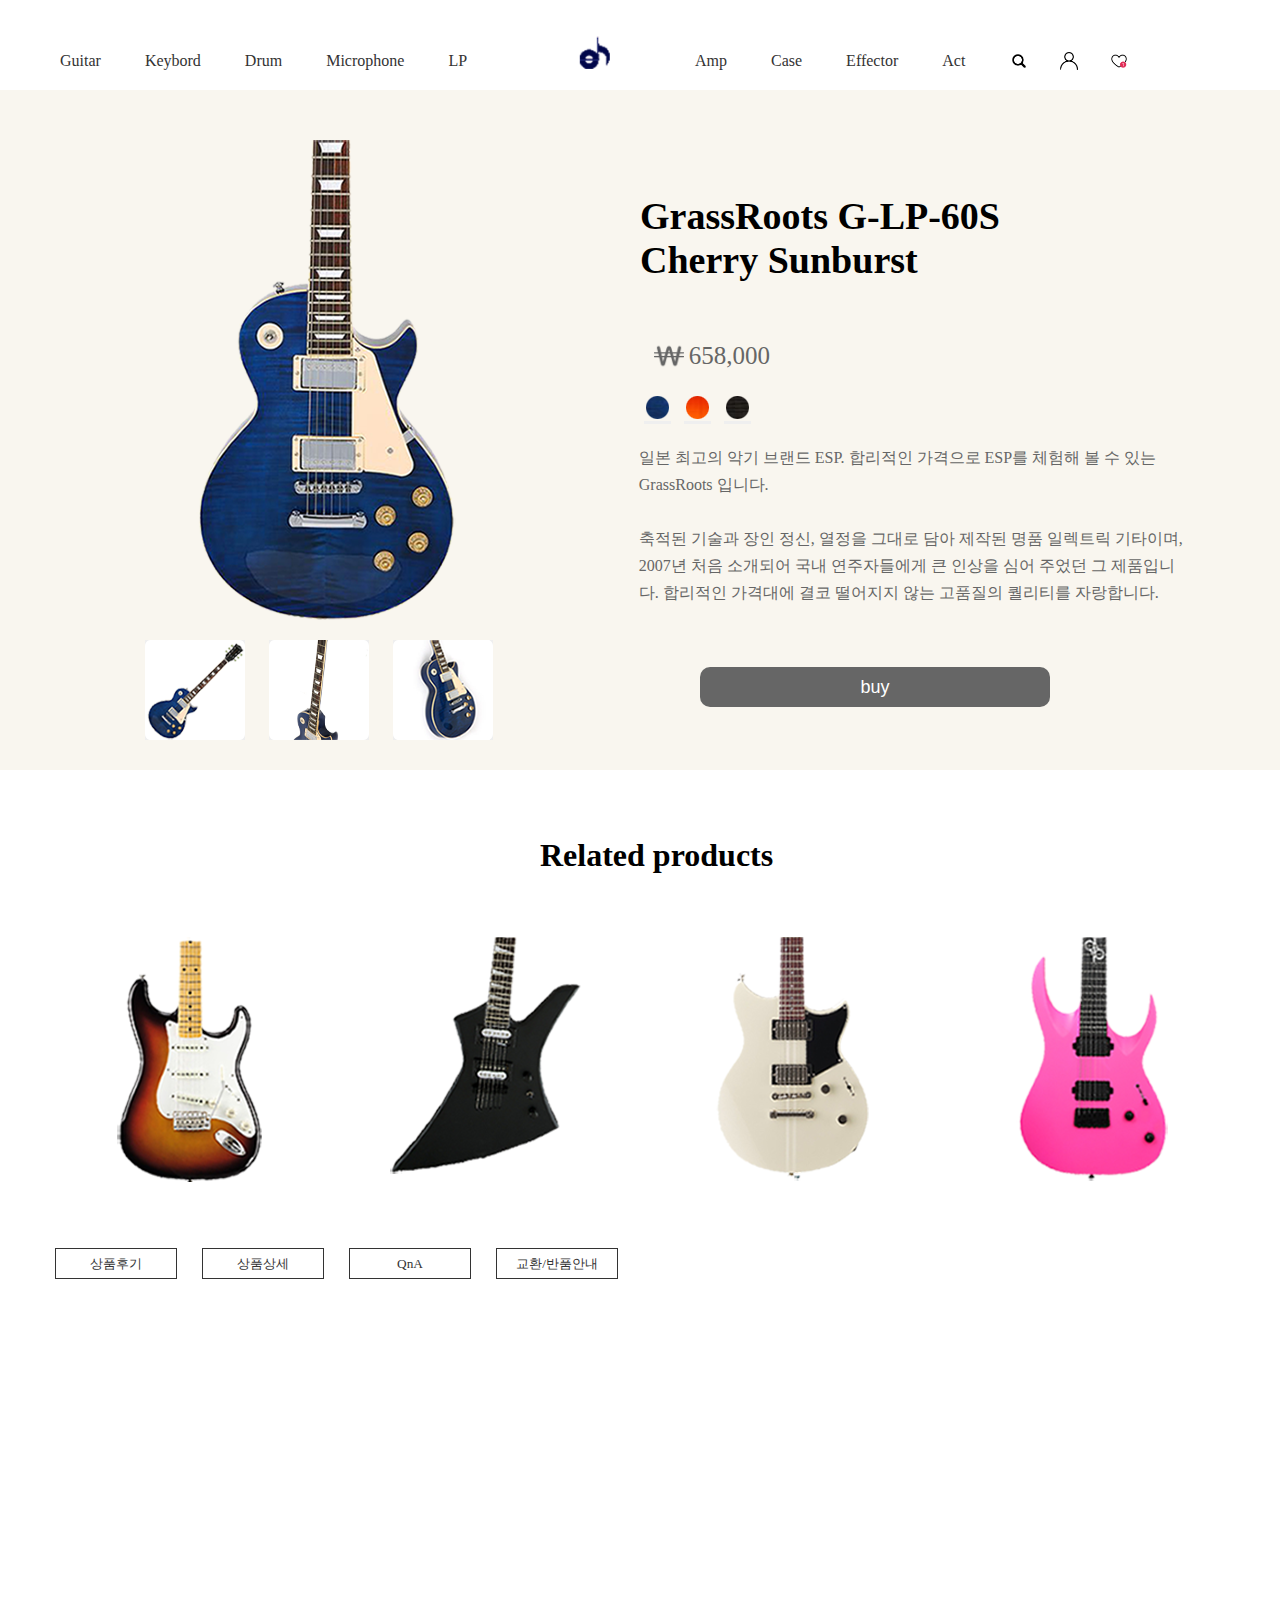
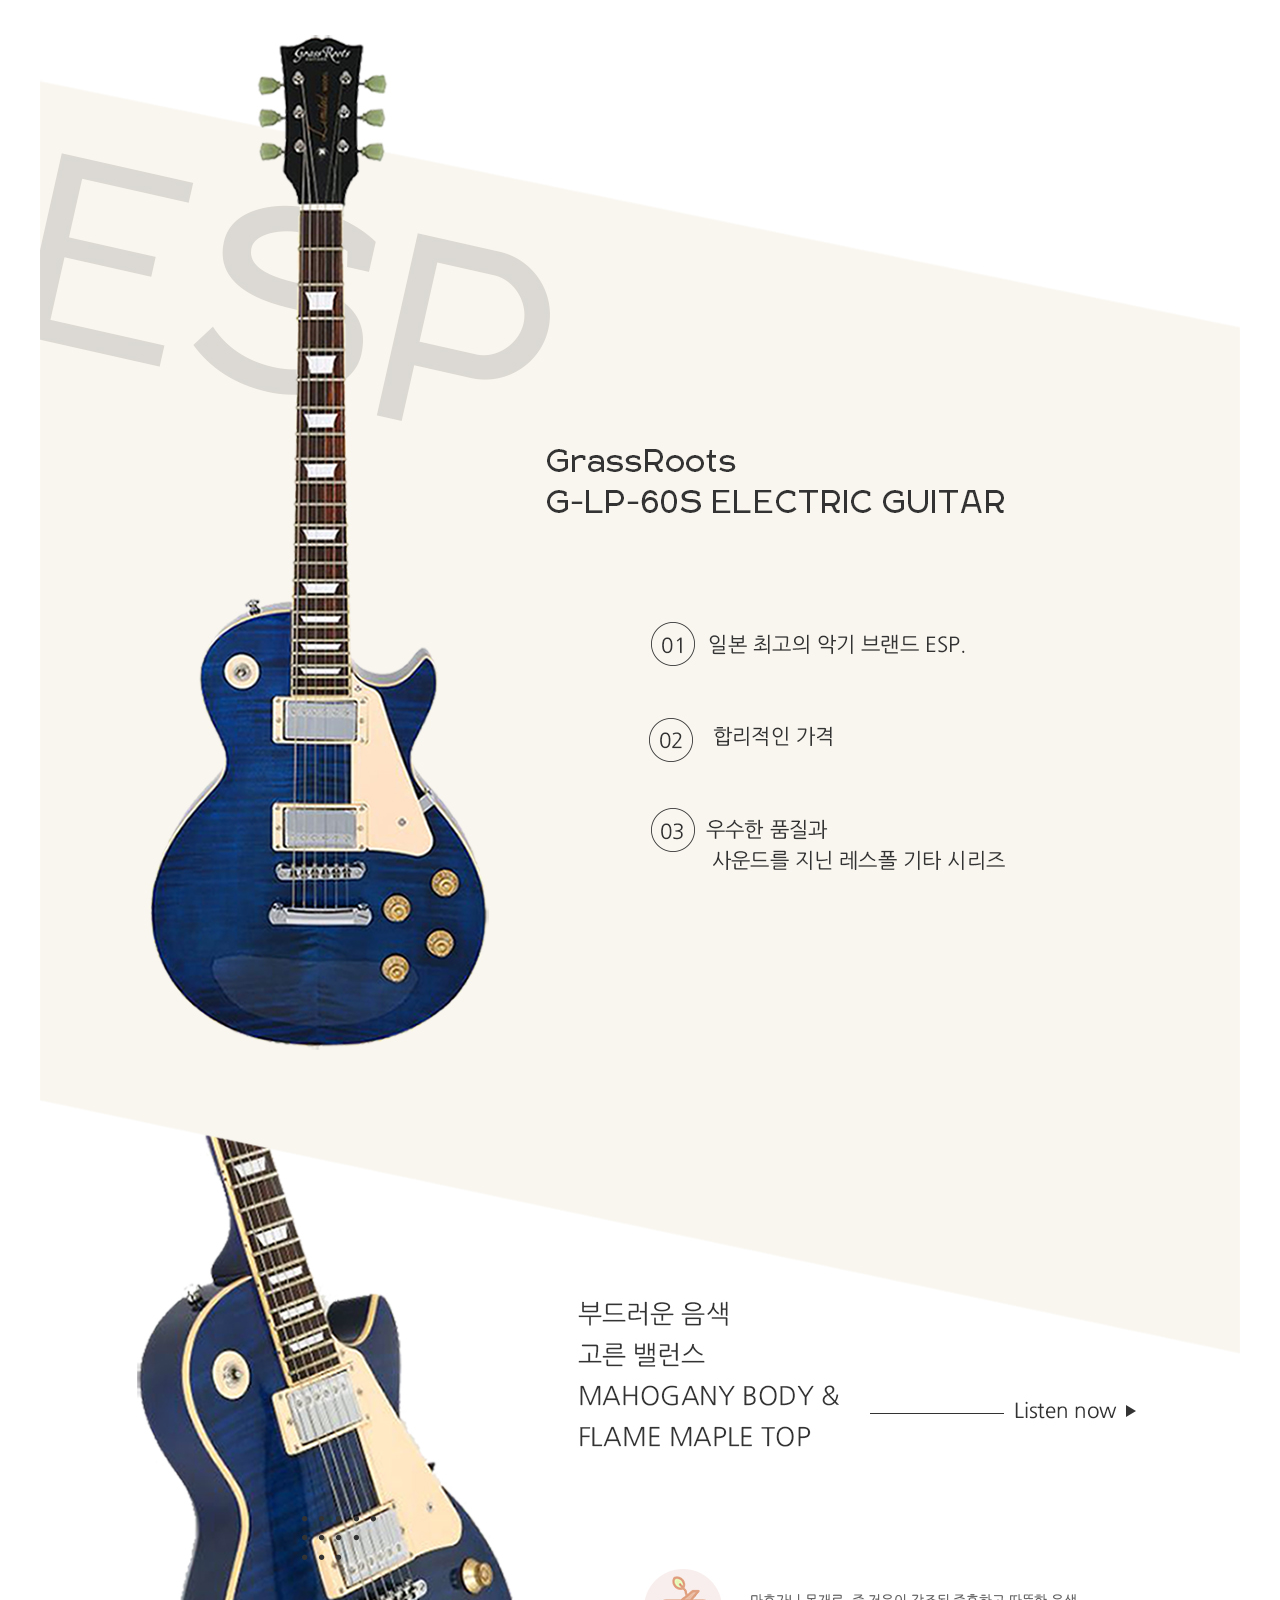
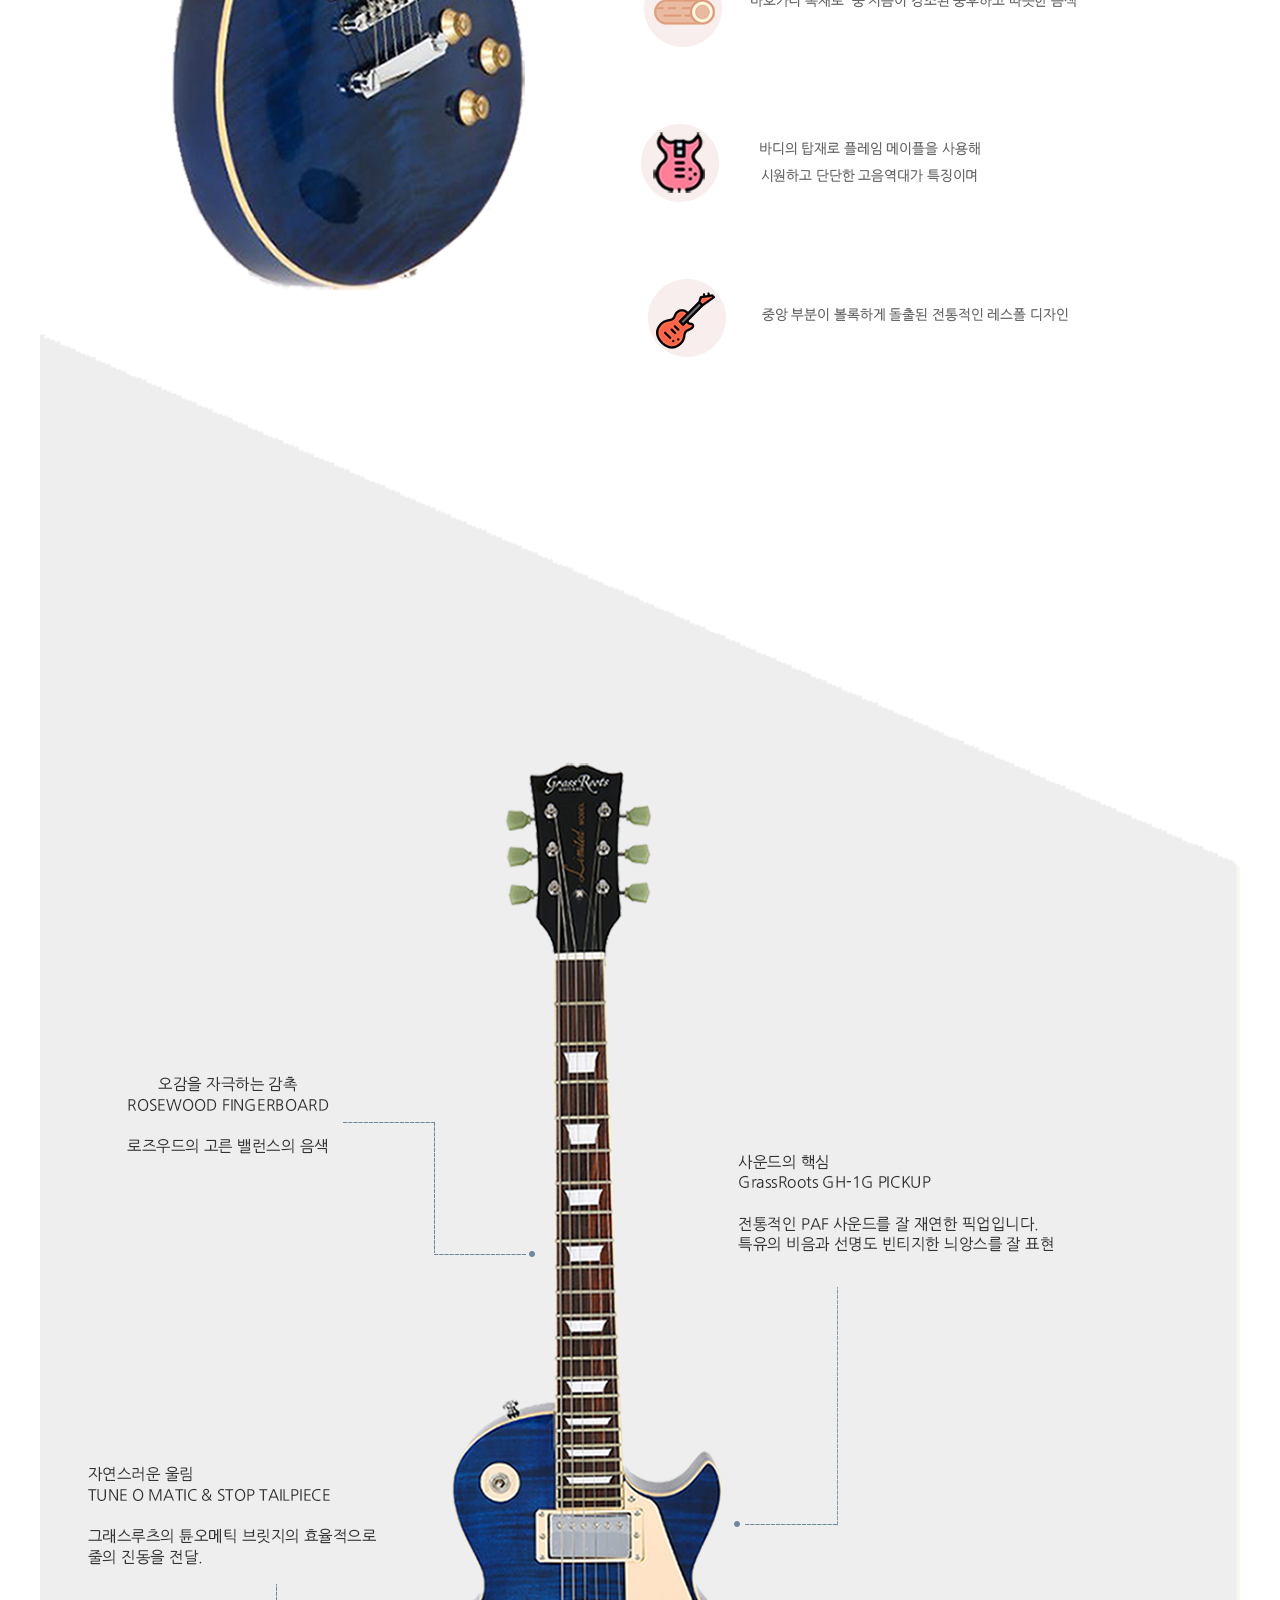
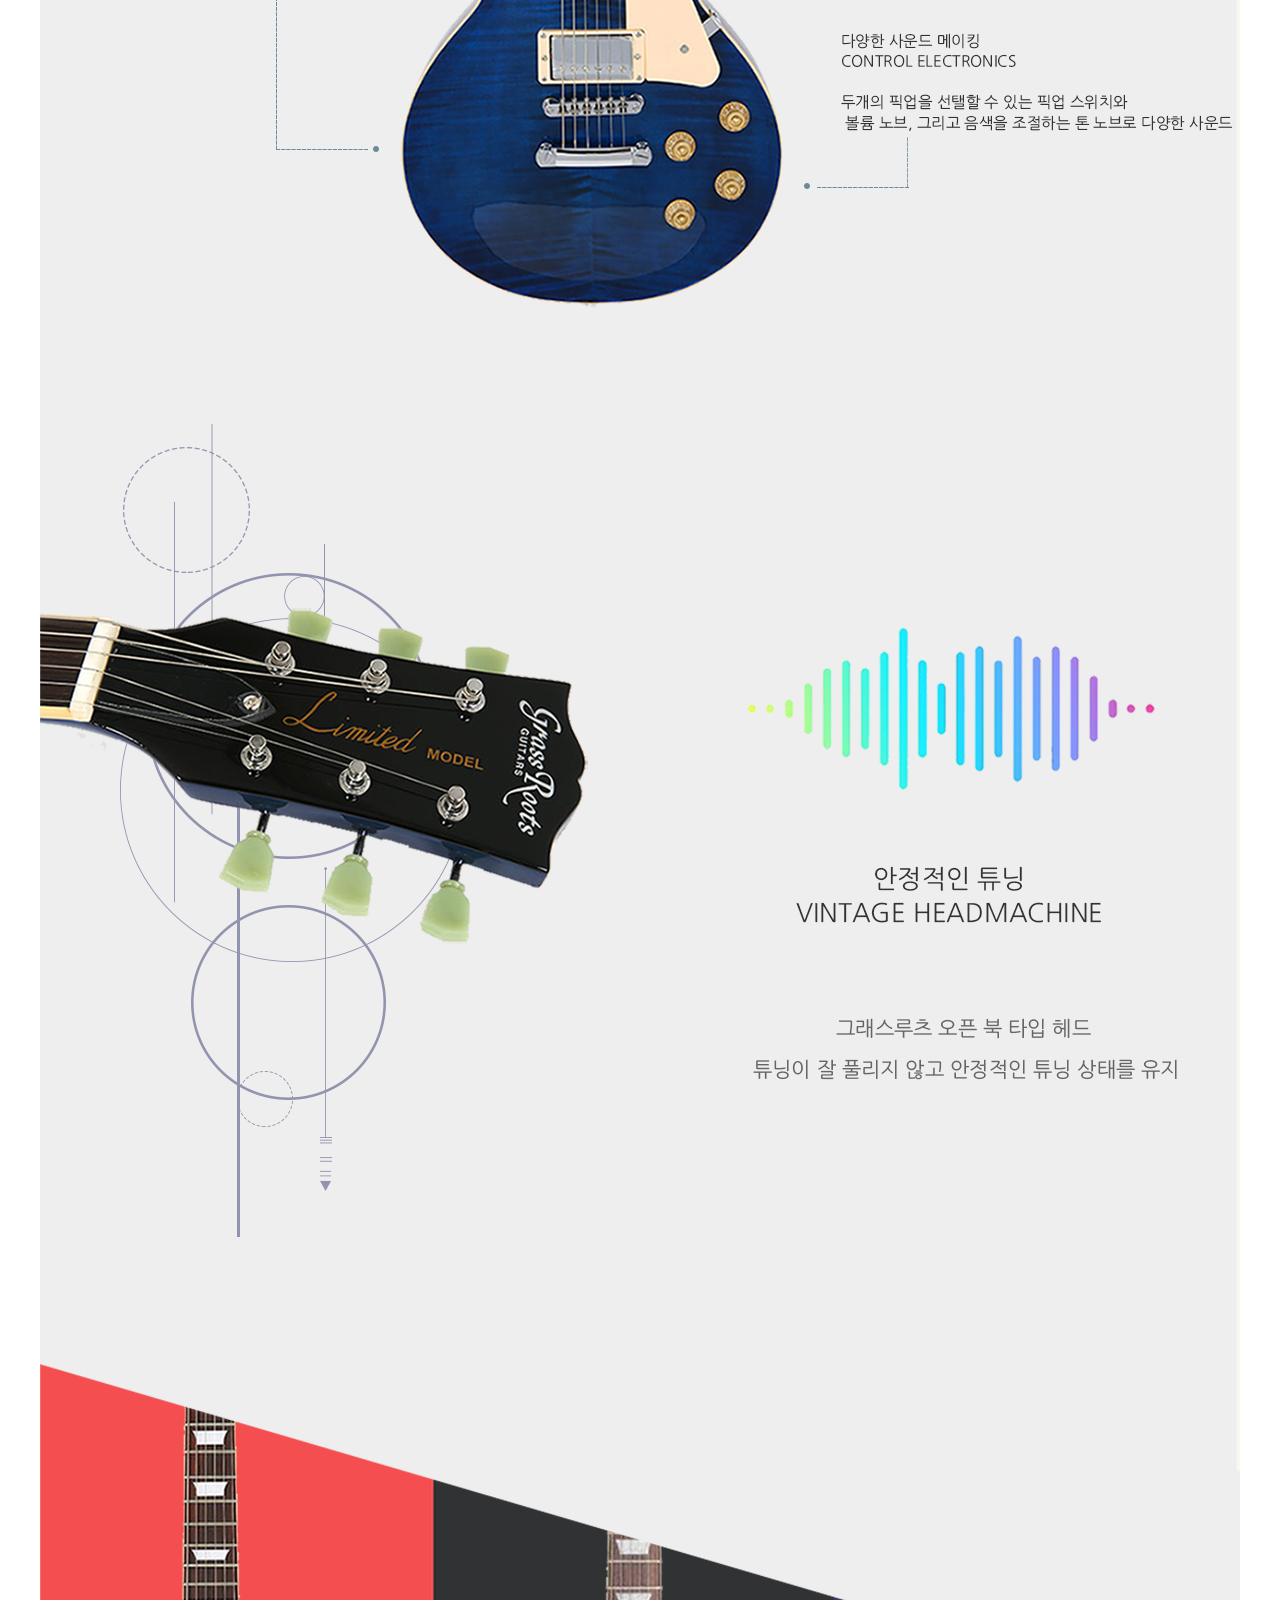
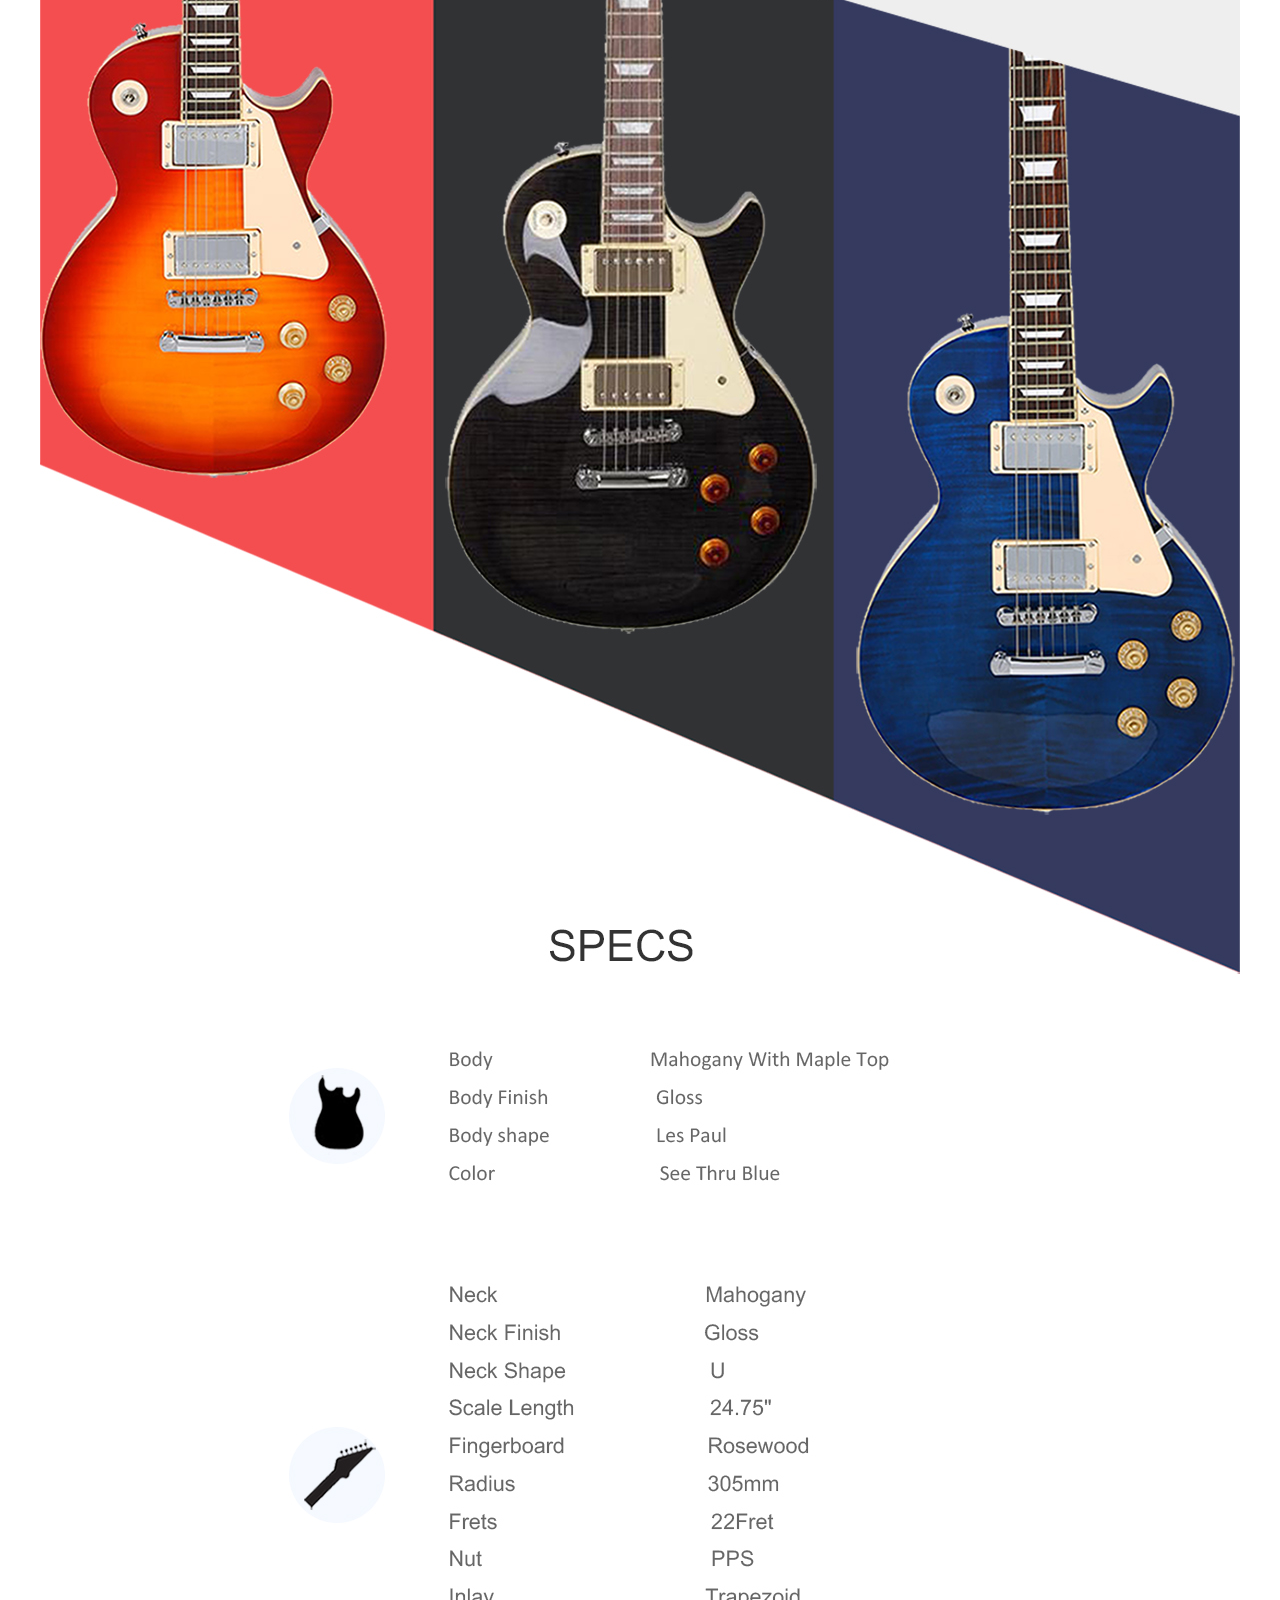
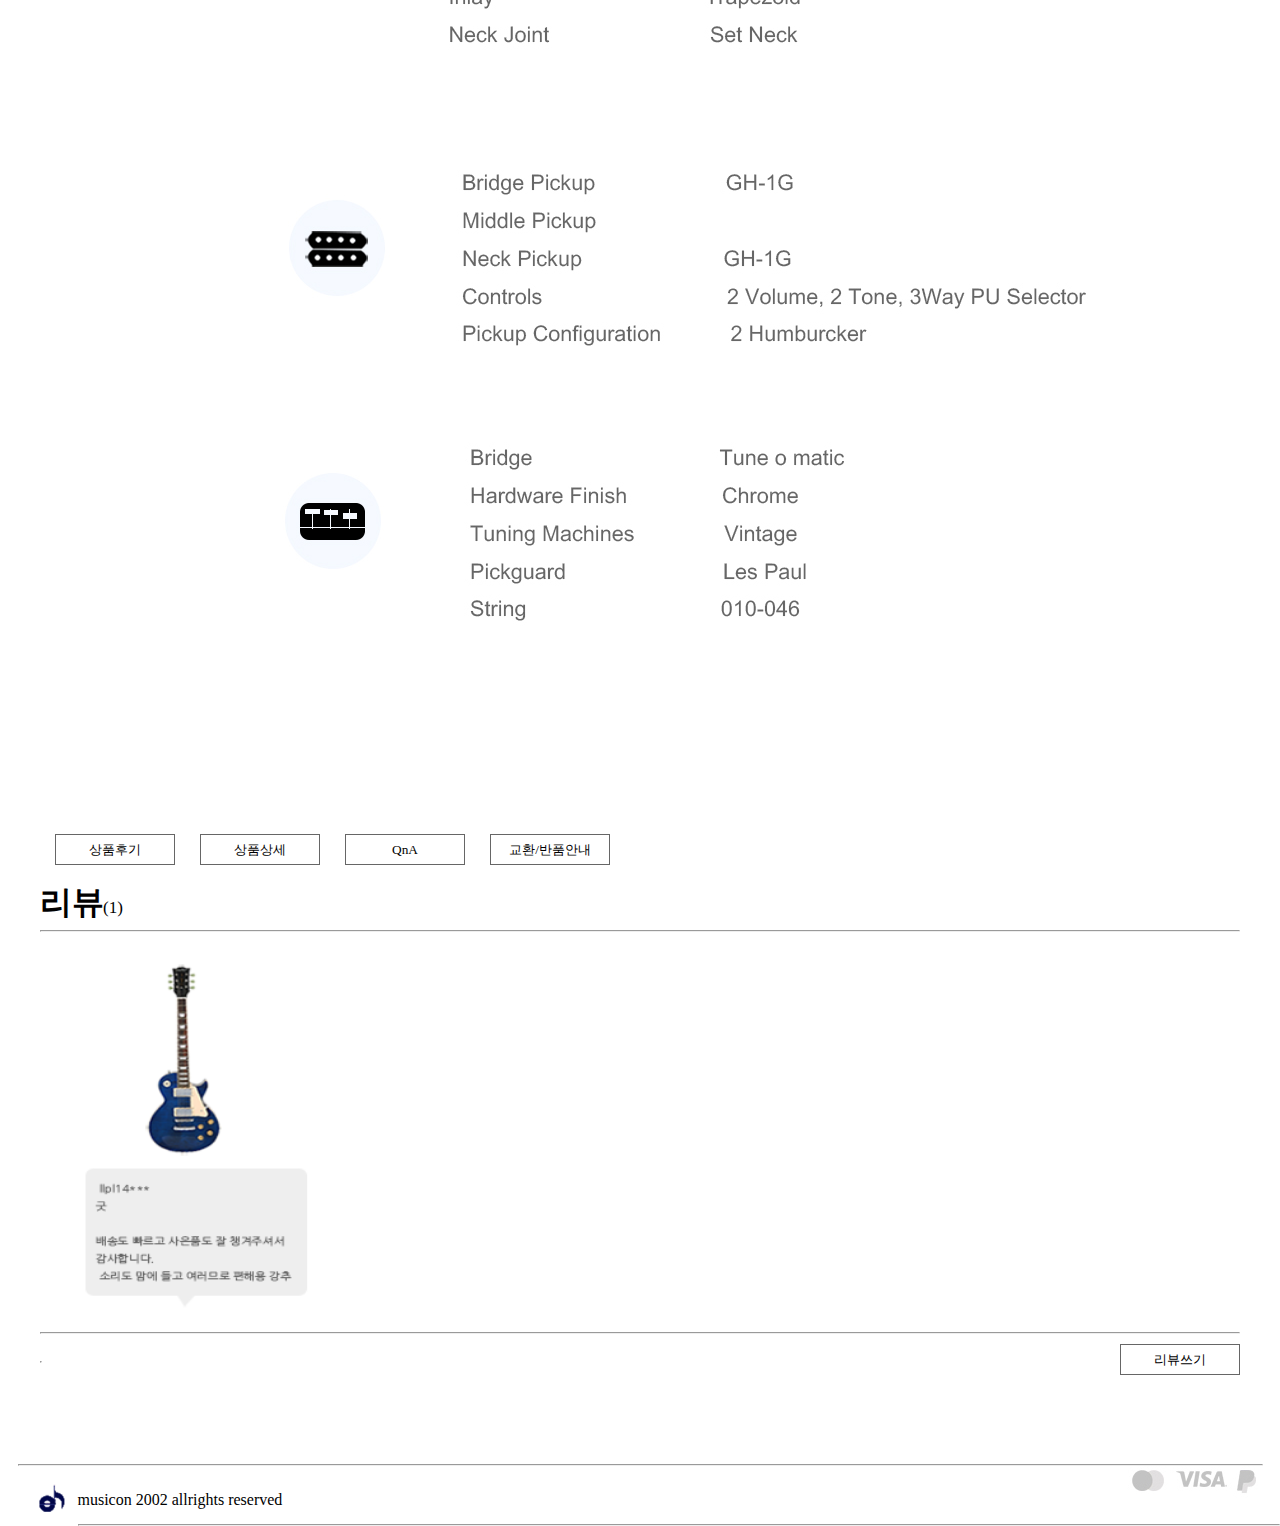
==== commit 01706d78: "project1_220421_3" ====
--- a/sub.html
+++ b/sub.html
@@ -68,9 +68,17 @@
     .rievew button{float: right; width: 120px; height: 31px; background-color: #fff; border:1px solid #666; font-family: 나눔고딕OTF; cursor:pointer
                     ;margin:10px 0 0 0;}
     .rrbox img{width: 270px; height: 350px;}
-    
-    
-
+
+    .dossobox{width: 1200px; height: 400px;}
+    .qnabox{width: 1200px; height: 400px;}
+    
+    .anso{ display: inline-block; margin:15px; font-family: 나눔고딕OTF; margin:27px 10px 5px 0;}
+   #qq{display: none;}
+    .anso{display: none;}
+    .qna{display: inline-block; margin:15px; font-family: 나눔고딕OTF; margin:27px 10px 5px 0;}
+    
+    
+    .qna h1{display: inline-block;}
 
 
 
@@ -142,7 +150,41 @@
 
     });
 
-
+$(function(){
+ $('#44').click(function(){
+    $('.rr1').hide();
+    $('#qq').show();
+    $('.anso').hide();
+ });
+ $('#55').click(function(){
+    $('.rr1').hide();
+    $('#qq').hide();
+    $('.anso').show();
+ });
+ $('#11').click(function(){
+    $('.rr1').show();
+    $('#qq').hide();
+    $('.anso').hide();
+ });
+ $('#1').click(function(){
+    $('.rr1').show();
+    $('#qq').hide();
+    $('.anso').hide();
+ });
+ $('#3').click(function(){
+    $('.rr1').hide();
+    $('#qq').show();
+    $('.anso').hide();
+ });
+ $('#4').click(function(){
+    $('.rr1').hide();
+    $('#qq').hide();
+    $('.anso').show();
+ });
+
+
+
+});
 
 
 
@@ -404,10 +446,10 @@
         <a href="#1"> <button id="11">상품상세</button></a>
     </div>
     <div class="box">
-        <button id="11">QnA</button>
+        <button id="44">QnA</button>
     </div>
     <div class="box">
-        <button id="11">교환/반품안내</button>
+        <button id="55">교환/반품안내</button>
     </div>
     </div>
 
@@ -422,17 +464,51 @@
     </div>
     <hr>
    <button>리뷰쓰기</button>
+
 </div>
 
- </div>
+ 
+
+ 
+
+  
+<div class="qna">
+    <div id="qq">
+
+
+    <h1>QnA</h1>
+    <span>(1)</span>
+    <hr>
+
+    <div class="qnabox">
+    <img src="img/sub/qothd.PNG">
+</div>
+
+</div>
+<hr>
+</div>
+
+  <div class="anso">
+      
+    <h1>교환/반품안내</h1>
+    
+    
+    <div class="dkssobox">
+        <img src="img/dksso.PNG">
+    
+
+    </div>
 
   </div>
-  <hr>
-
+
+
+
+</div>
 
 
  
 <div id="ffin">
+    <hr>
     <img src="img/logo2.png" class="ll" alt="logo2"> 
     <span>musicon 2002 allrights reserved</span>
         
@@ -450,7 +526,7 @@
         <img src="img/master.png" alt="master">
     </div>
 </div>
-
+<hr>
 
 </footer>
 
--- a/css/style.css
+++ b/css/style.css
@@ -6,7 +6,7 @@
 header  ul li a{text-decoration: none; color:#333; display: inline-block;}
  #nav2{margin:0 0 0 50px;}
  header ul{display: inline;}
- header ul li ul{position: absolute; display: none;}
+ header ul li ul{position: absolute; display: none; z-index: 5;}
  header ul li:hover ul{display: block; background-color: #fff;}
  header ul li ul li{display: block;}
  header ul li ul li a:hover{text-decoration: underline;}
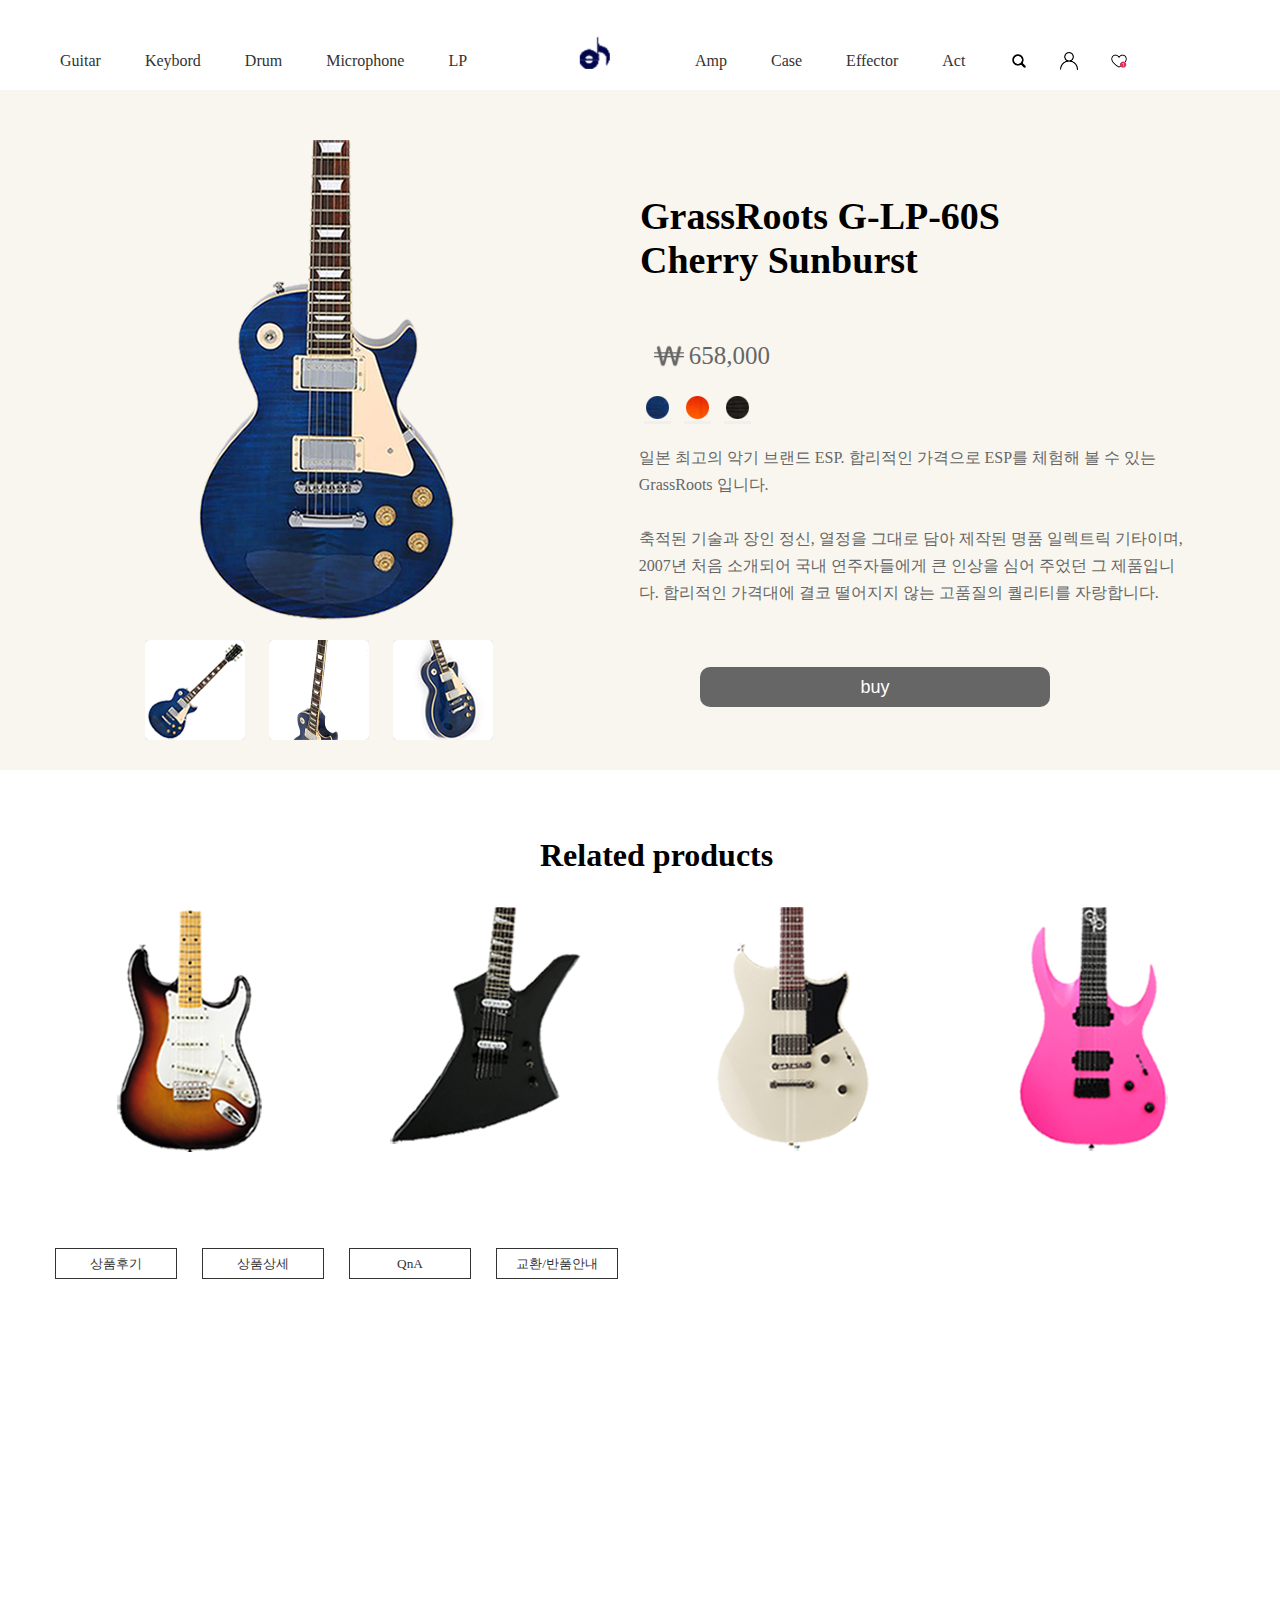
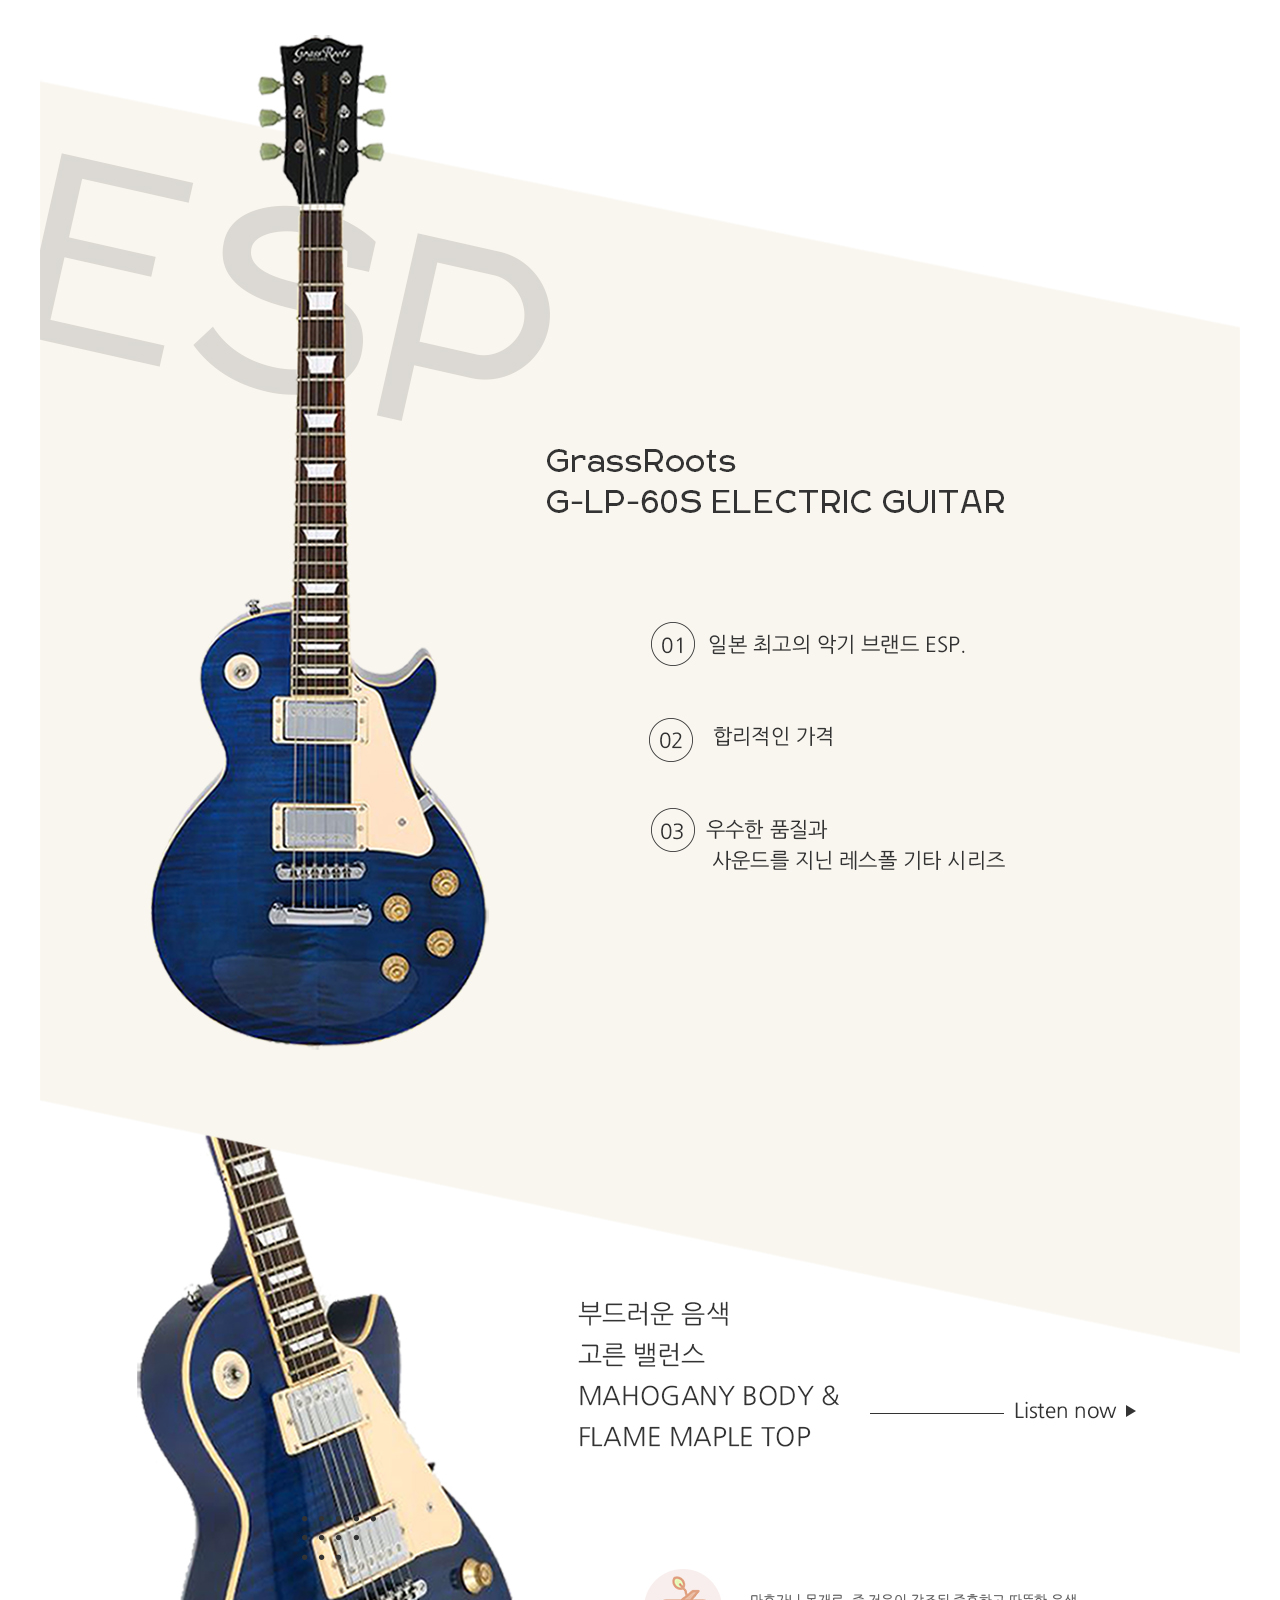
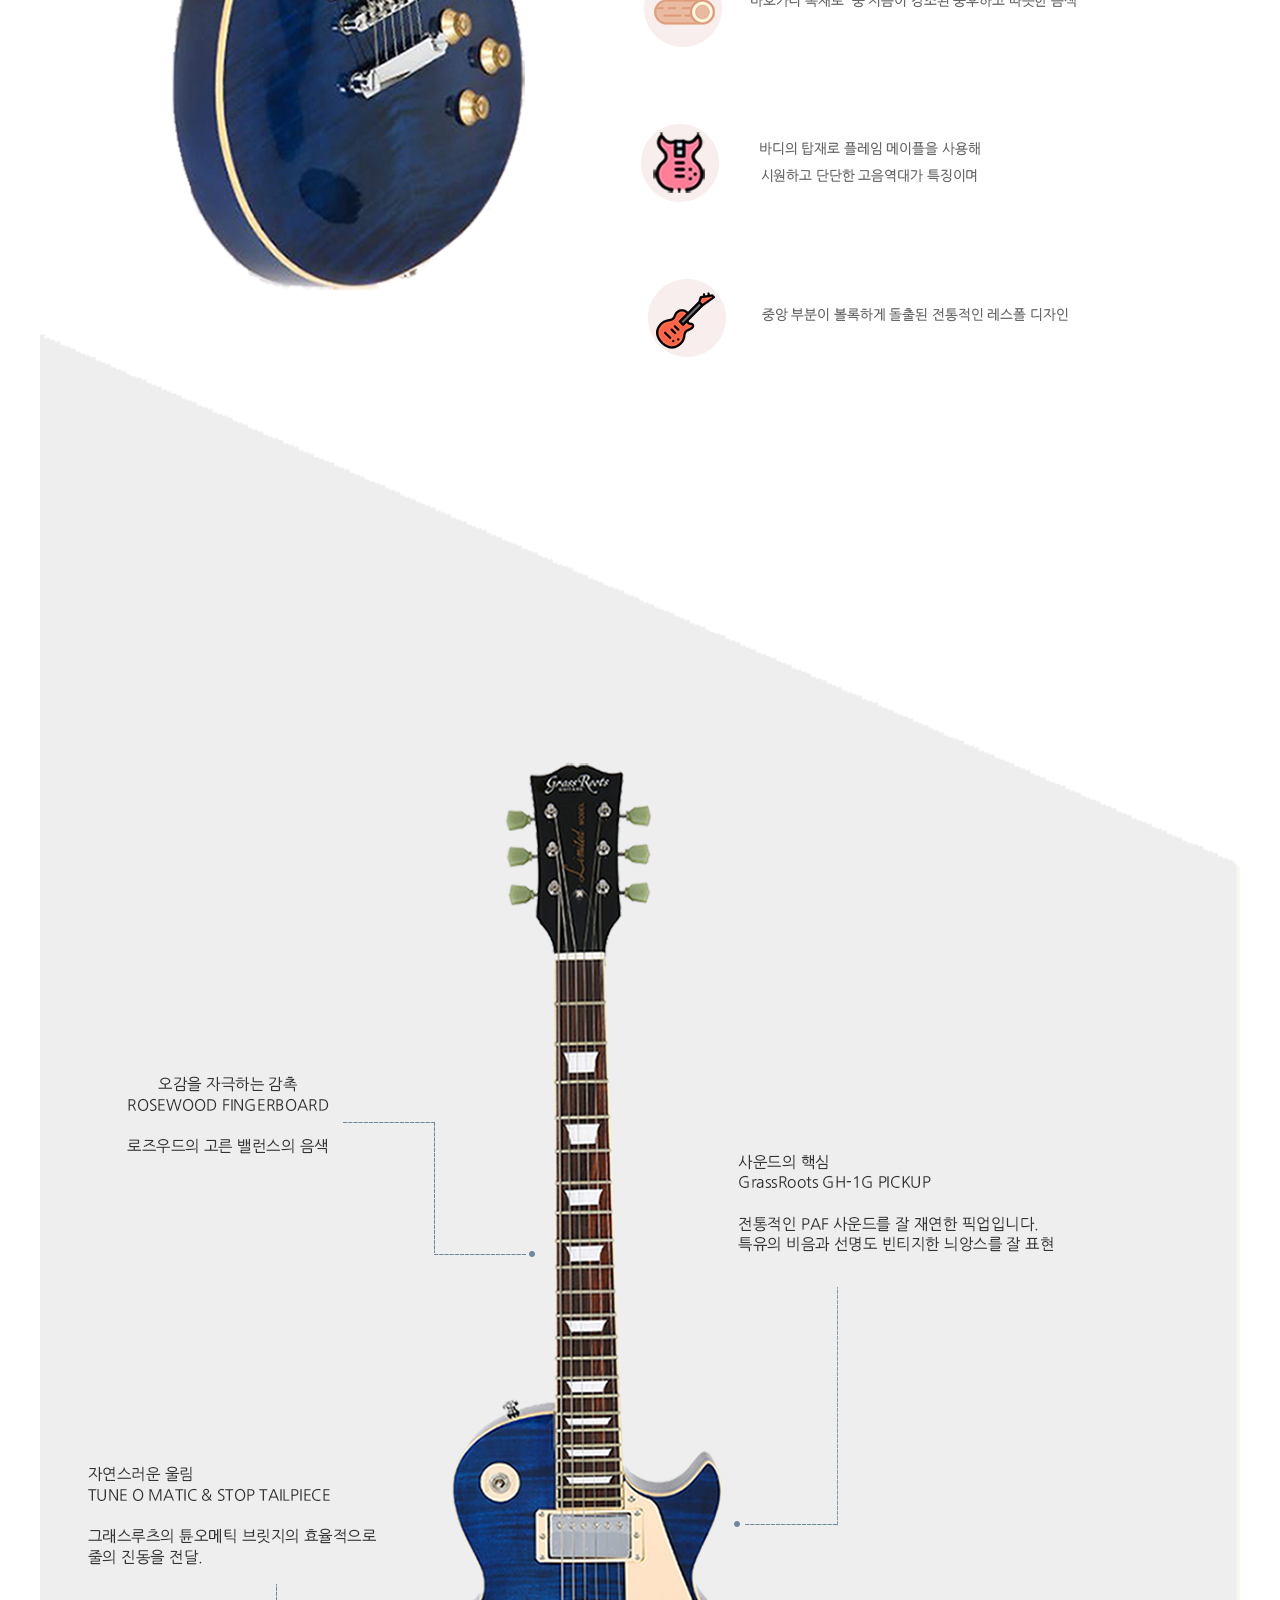
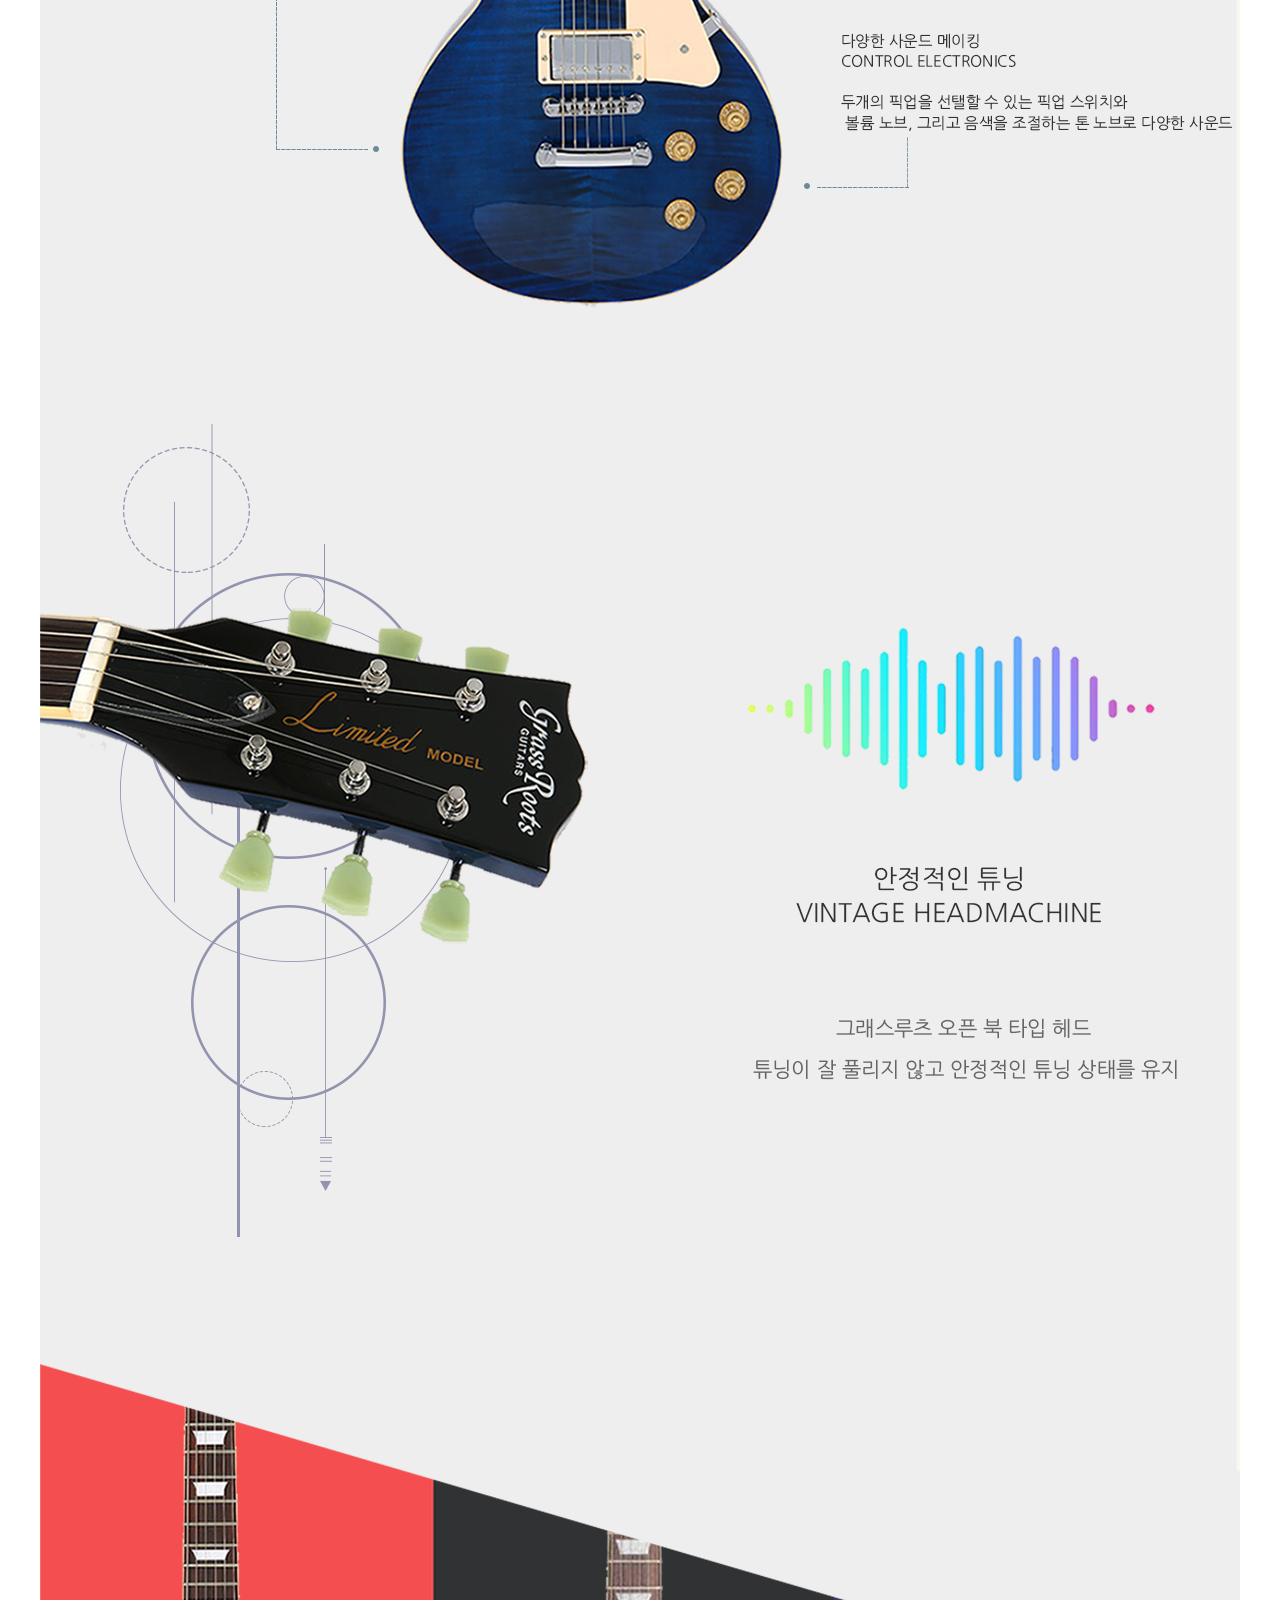
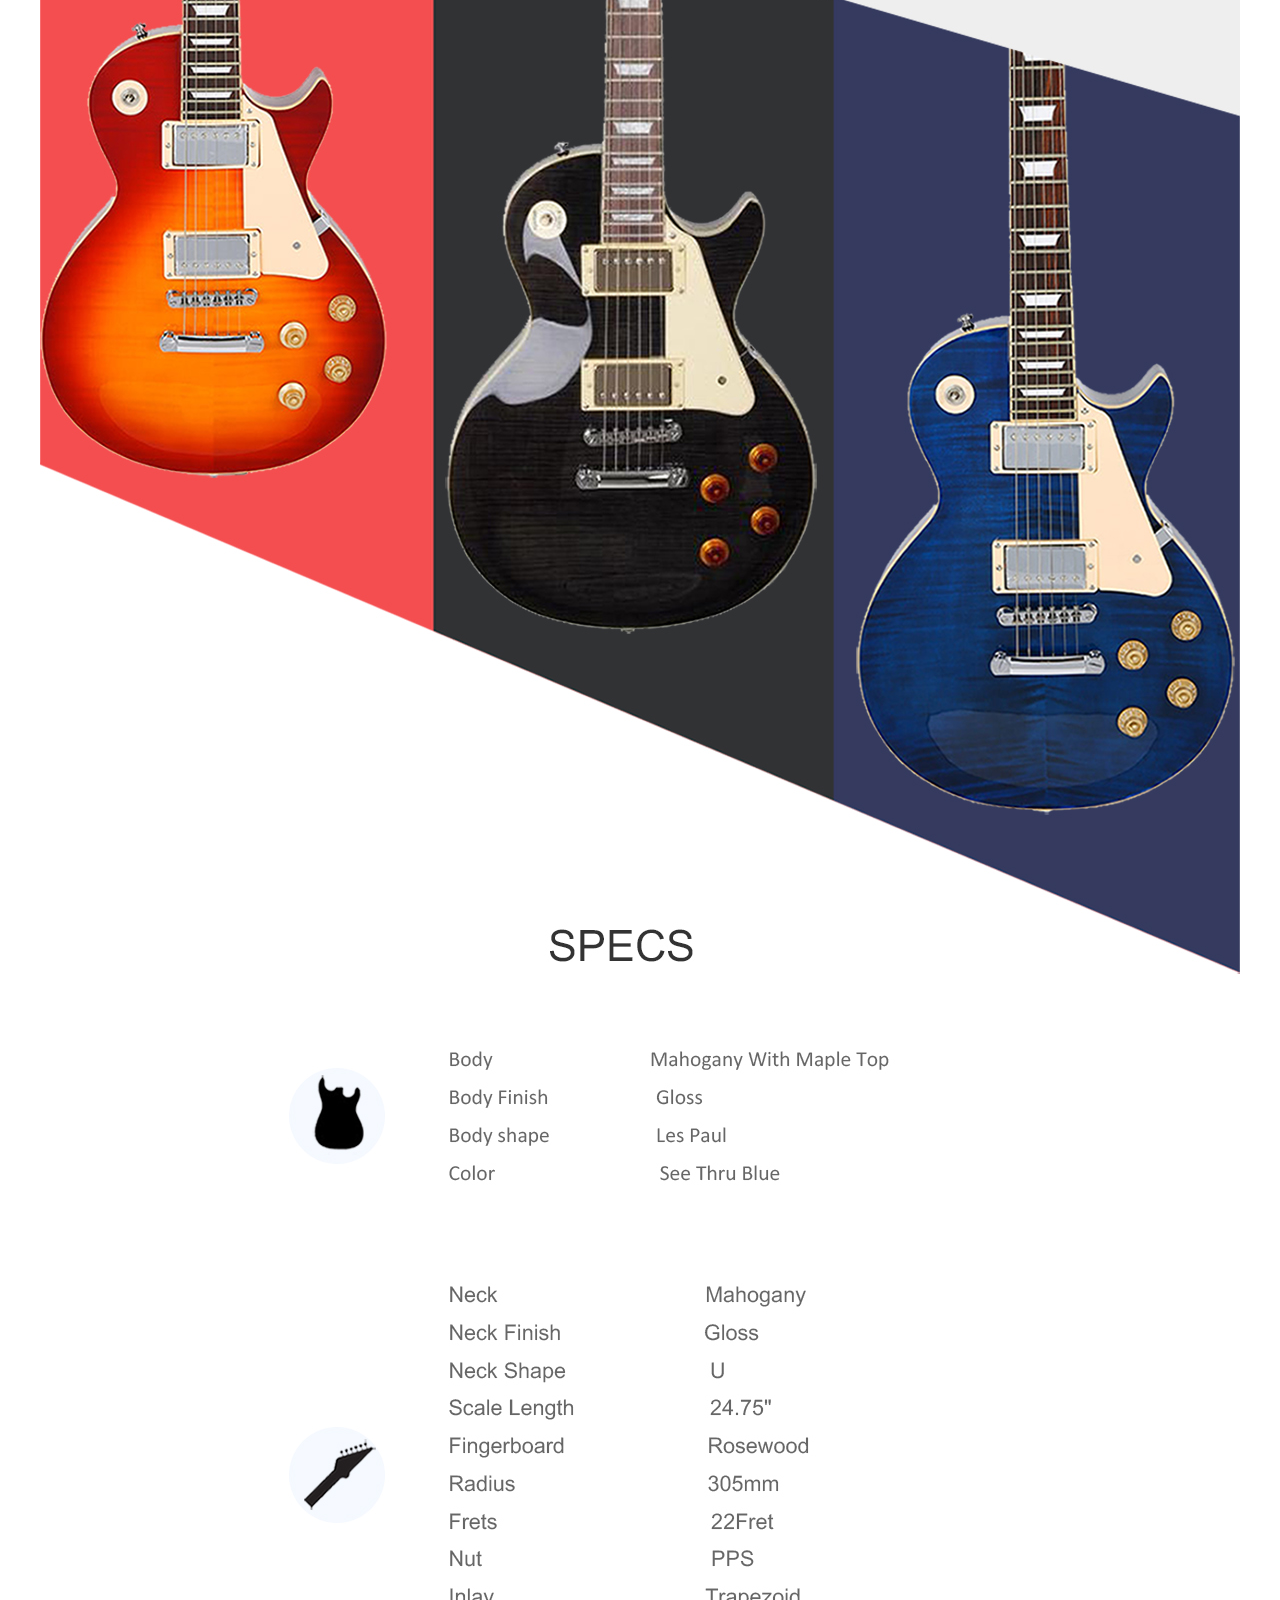
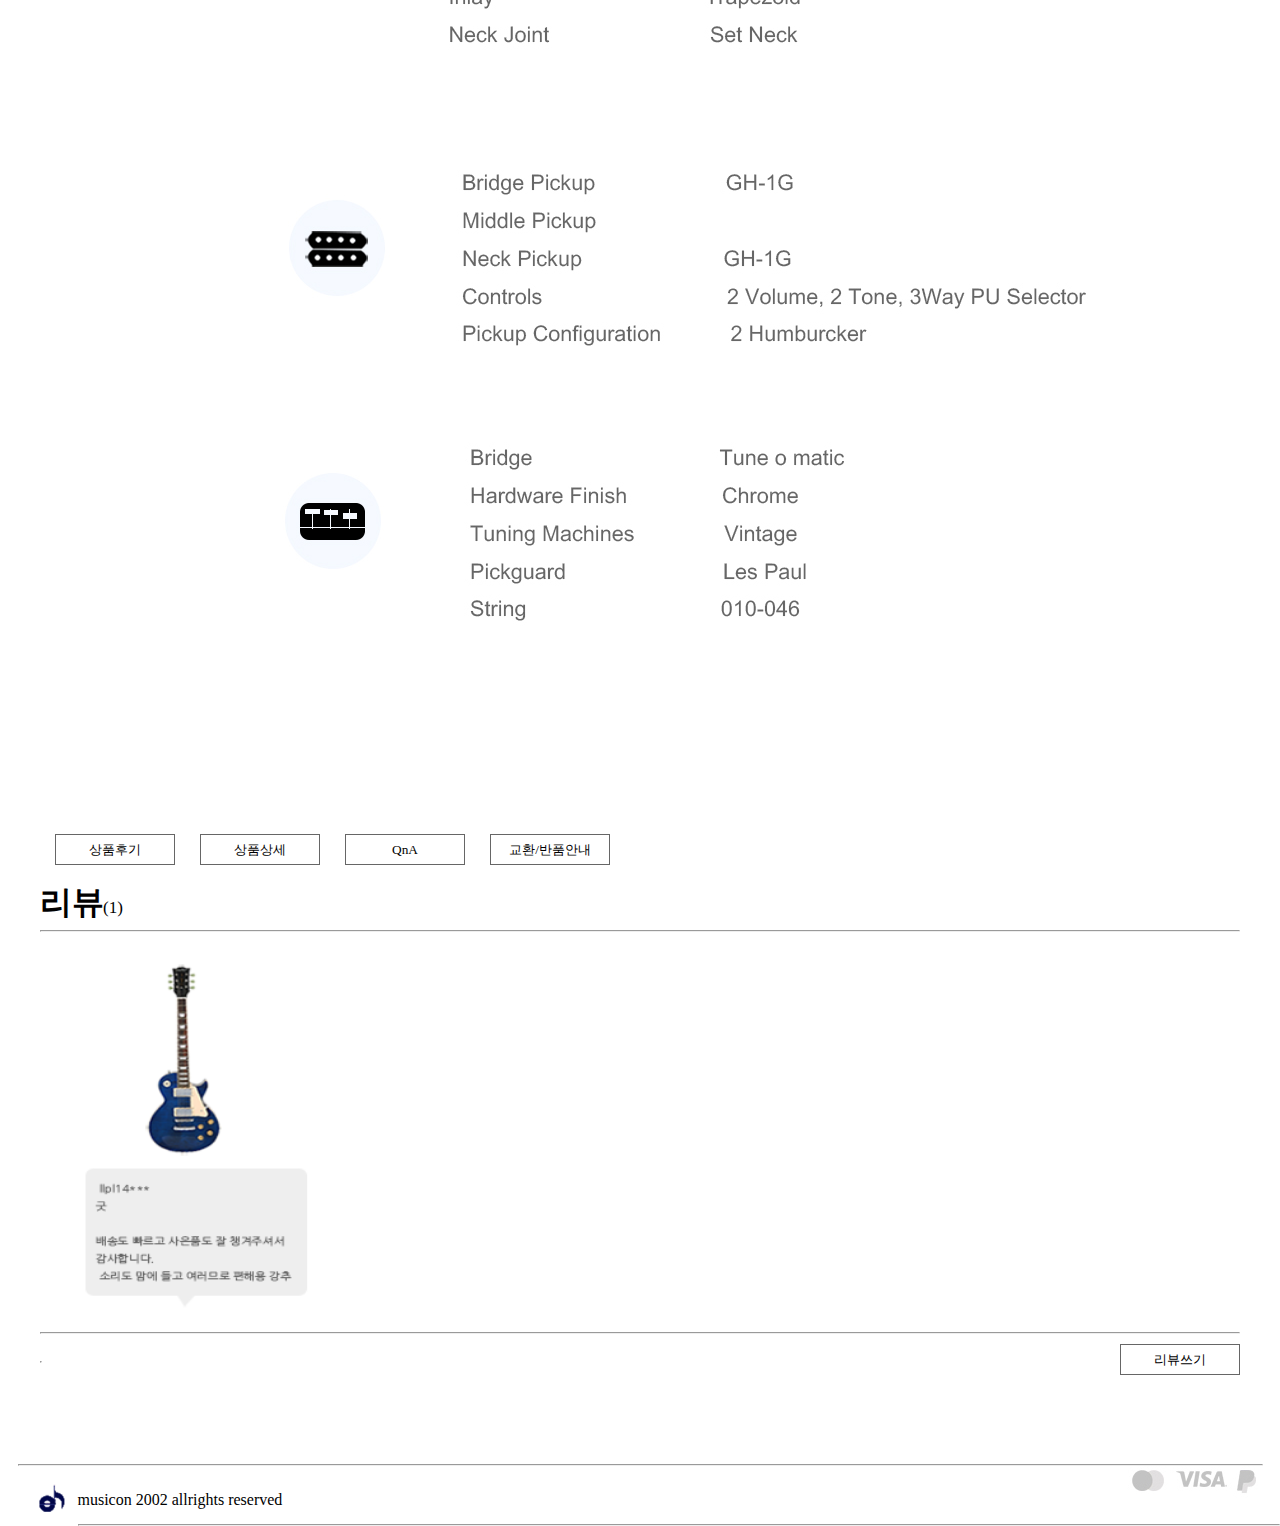
==== commit daa536e7: "project1_220421_6" ====
--- a/sub.html
+++ b/sub.html
@@ -6,189 +6,18 @@
 <meta name="viewport" content="width=device-width, initial-scale=1.0">
 <title>Document</title>
 
-<link rel="stylesheet" href="css/style.css">
-
-
-<style>
-    *{margin: 0; padding:0;}
-    .buy{width: 1400px; height: 680px; background-color:#f9f6ef; margin:0 auto; margin-top:15px;} 
-    .sell{width:400px; height: 480px; position: relative; top:50px; left:120px; float: left;}
-    .bt button{width:100px; height:100px; margin:70px 20px 0 0; cursor: pointer; border:none;}
-    .bt{margin-left:145px; clear:both;}
-    .buy h1{ float: right; position: relative; bottom:550px; right:400px; font-size: 38px; font-family: 'Franklin Gothic Demi';}
-    .buy span{float: right; position: relative; bottom:410px; font-size: 25px; right:270px; color:#666; font-family: Maiandra GD;}
-    .buy span img{ width: 30px; height: 30px; position: relative; top:7px; right:5px;} 
-    .color{ width: 25px; height: 25px;  float: right; position: relative; bottom:350px; right:165px; margin:0 15px 0px 0;cursor: pointer}
-   .color button{border:none; cursor:pointer;}
-    .buy .textbox{width: 550px; height: 123px; float: right; position: relative; left:380px; bottom:300px;}
-    .buy p{color:#666; font-family: '나눔고딕OTF'; line-height: 27px;}
-    .buy #aa{ width:350px; height: 40px; float: right; position: relative; right:350px;bottom:200px; background-color: #666; color:#fff; font-size: 18px; border:none; 
-                border-radius: 10px; cursor: pointer;}
-
-            
-
-    #z{display:none;}
-    #x{display:none;}
-    #c{display:none;}
-    #red{display:none;}
-    #black{display:none;}
-
-
-    .products{width: 1200px; height: 428px; margin:0 auto; position: relative;}
-    .products h1{text-align: center; display: inline-block; position: relative; left:500px; bottom:30px;}
-    .guitar{width:200px; height: 245px; position:relative; overflow: hidden; }
-    .guitar img{width: 100%; display: block; height: 100%; z-index: 10; transition: all 0.35s ease-in-out; transform: scale(1);}
-    
-    .text{position: absolute; left:0; top:auto; bottom:-100%; right:0;
-            background: rgba(0,0,0,0.7);
-            color:#fff; padding:13px; text-align: center; transition:all 0.35s ease-in-out;  }
-            .guitar:hover .text{opacity: 1; bottom:0;}
-
-    
-    .container{ width: 1200px; height: 300px;  display: flex; justify-content: space-around;}
-
-    .go{width: 1200px; height: 100px;  display: flex; margin:0 auto;}
-    .go2{ width:122px; height: 31px;  margin:50px 10px 0 15px; }
-    .go button{ width:122px; height: 31px; background-color: #fff; color:#333; border:1px solid #333;; font-family: 나눔고딕OTF;cursor:pointer }
-
-
-
-    .detail{ width: 1200px; height: 7516px; background-color: #666; margin:0 auto;}
-
-
-
-    .rievew{width: 1200px; height: 650px; margin:0 auto;}
-    .page{width: 1200px; height: 40px;  margin:0 auto; display: flex;}
-    .box{width: 120px; height: 31px; margin:10px 10px 0 15px;}
-
-    .rr1 h1{ display: inline-block; margin:15px; font-family: 나눔고딕OTF; margin:27px 10px 5px 0;}
-    .rr1 span{margin:10px 0 0 -15px; font-size: 17px; font-family: 나눔고딕OTF;}
-    .rrbox{ width: 1200px; height:400px;}
-    .rrbox div{width: 250px; height: 300px; background-color: #fff; position: relative;left:20px; top:30px;}
-    .rievew button{float: right; width: 120px; height: 31px; background-color: #fff; border:1px solid #666; font-family: 나눔고딕OTF; cursor:pointer
-                    ;margin:10px 0 0 0;}
-    .rrbox img{width: 270px; height: 350px;}
-
-    .dossobox{width: 1200px; height: 400px;}
-    .qnabox{width: 1200px; height: 400px;}
-    
-    .anso{ display: inline-block; margin:15px; font-family: 나눔고딕OTF; margin:27px 10px 5px 0;}
-   #qq{display: none;}
-    .anso{display: none;}
-    .qna{display: inline-block; margin:15px; font-family: 나눔고딕OTF; margin:27px 10px 5px 0;}
-    
-    
-    .qna h1{display: inline-block;}
-
-
-
-</style>
+
+<link rel="stylesheet" href="css/main.css">
+<link rel="stylesheet" href="css/sub.css">
+
 <script src="https://ajax.aspnetcdn.com/ajax/jQuery/jquery-3.6.0.min.js"></script>
-<script>
-    $(function(){
-       $('#zz').click(function(){
-        $('#z').fadeIn();
-        $('#x').hide();
-        $('#c').hide();
-        $('#v').hide();
-        $('#red').hide();
-            $('#black').hide();
-       }); 
-
-       $('#xx').click(function(){
-        $('#z').hide();
-        $('#x').fadeIn();
-        $('#c').hide();
-        $('#v').hide();
-        $('#red').hide();
-            $('#black').hide();
-       });
-
-       $('#cc').click(function(){
-        $('#z').hide();
-        $('#x').hide();
-        $('#c').fadeIn();
-        $('#v').hide();
-        $('#red').hide();
-            $('#black').hide();
-       }); 
-
-
-    });
-
-    $(function(){
-        $('#b').click(function(){
-            $('#v').fadeIn();
-            $('#red').hide();
-            $('#black').hide();
-            $('#x').hide();
-            $('#c').hide();
-            $('#z').hide();
-        });
-
-        $('#r').click(function(){
-            $('#v').hide();
-            $('#red').fadeIn();
-            $('#black').hide();
-            $('#x').hide();
-            $('#c').hide();
-            $('#z').hide();
-        });
-
-        $('#bla').click(function(){
-            $('#v').hide();
-            $('#red').hide();
-            $('#black').fadeIn();
-            $('#x').hide();
-            $('#c').hide();
-            $('#z').hide();
-        });
-
-
-
-
-
-    });
-
-$(function(){
- $('#44').click(function(){
-    $('.rr1').hide();
-    $('#qq').show();
-    $('.anso').hide();
- });
- $('#55').click(function(){
-    $('.rr1').hide();
-    $('#qq').hide();
-    $('.anso').show();
- });
- $('#11').click(function(){
-    $('.rr1').show();
-    $('#qq').hide();
-    $('.anso').hide();
- });
- $('#1').click(function(){
-    $('.rr1').show();
-    $('#qq').hide();
-    $('.anso').hide();
- });
- $('#3').click(function(){
-    $('.rr1').hide();
-    $('#qq').show();
-    $('.anso').hide();
- });
- $('#4').click(function(){
-    $('.rr1').hide();
-    $('#qq').hide();
-    $('.anso').show();
- });
-
-
-
-});
-
-
-
-</script>
+<script src="js/color.js"></script>
+    <script src="js/guitar.js"></script>
+        <script src="js/reivew.js"></script>
+  
+
+
+
 </head>
 <body>
 <header>
@@ -416,16 +245,13 @@
             <a href="#22"><button id="2">상품상세</button></a>
     </div> 
     <div class="go2">
-        <a href="#11"> <button id="3">QnA</button></a>
+        <a href="#11"><button id="3">QnA</button></a>
     </div> 
     <div class="go2">
-        <a href="#11"> <button id="4">교환/반품안내</button></a>
+        <a href="#11"><button id="4">교환/반품안내</button></a>
     </div> 
 
  </div>
-
-
-   </div>
 
     <div class="detail">
     <img src="img/sub/detail.jpg" alt="detail">
@@ -443,7 +269,7 @@
         <a href="#11"><button id="11">상품후기</button></a>
     </div>
     <div class="box">
-        <a href="#1"> <button id="11">상품상세</button></a>
+        <a href="#1"><button id="22">상품상세</button></a>
     </div>
     <div class="box">
         <button id="44">QnA</button>
@@ -459,11 +285,11 @@
     <hr>
     <div class="rrbox">
     
-    <div><img src="img/sub/view.png"></div>
+    <div><img src="img/sub/view.png" alt="#"></div>
 
     </div>
     <hr>
-   <button>리뷰쓰기</button>
+   <button id="nn">리뷰쓰기</button>
 
 </div>
 
@@ -481,7 +307,7 @@
     <hr>
 
     <div class="qnabox">
-    <img src="img/sub/qothd.PNG">
+    <img src="img/sub/qothd.PNG" alt="#">
 </div>
 
 </div>
@@ -494,7 +320,7 @@
     
     
     <div class="dkssobox">
-        <img src="img/dksso.PNG">
+        <img src="img/dksso.PNG" alt="#">
     
 
     </div>
@@ -528,7 +354,7 @@
 </div>
 <hr>
 
-</footer>
+
 
 
 
--- a/css/main.css
+++ b/css/main.css
@@ -0,0 +1,38 @@
+@charset "UTF-8";
+*{margin:0; padding:0;}
+
+
+header ul li{list-style: none;padding:20px; display: inline-block;}
+header  ul li a{text-decoration: none; color:#333; display: inline-block;}
+ #nav2{margin:0 0 0 50px;}
+ header ul{display: inline;}
+ header ul li ul{position: absolute; display: none; z-index: 5;}
+ header ul li:hover ul{display: block; background-color: #fff;}
+ header ul li ul li{display: block;}
+ header ul li ul li a:hover{text-decoration: underline;}
+
+ header{width: 1200px; height: 75px; margin:0 auto;}
+ nav #nav1{width: 500px; height: 40px; float: left;   margin:32px 0 0 0;}
+
+ header{font-family:Ink Free;;}
+
+ 
+ #nav2{width: 320px; height: 40px;  float: left;margin:32px 0 0 40px; font-family: Ink Free;}
+ #logo{width: 75px; height: 50px;  float: left;margin:20px 0 0 20px;}
+ #logo img{width: 60px; height: 60px;}
+ #my{width: 220px; height: 40px; float: right;margin:29px 10px 0 0;}
+
+ .icon{width:30px; height: 30px;  float: left; margin:23px 20px 200px 0; }
+ .icon img{width: 18px; height: 18px;}
+
+
+
+ 
+
+ #ffint{font-family: Arial, Helvetica, sans-serif;}
+
+ #ffin{width: 1245px; height: 60px;margin:0 auto;}
+ #ffin .ll{width: 50px; height: 50px; margin:5px; float: left;}
+ #ffin span{display: inline-block; float:left; margin:25px 0 0 ; }
+ .imgbox img{float: right;}
+ --- a/css/sub.css
+++ b/css/sub.css
@@ -0,0 +1,78 @@
+*{margin: 0; padding:0;}
+.buy{width: 1400px; height: 680px; background-color:#f9f6ef; margin:0 auto; margin-top:15px;} 
+.sell{width:400px; height: 480px; position: relative; top:50px; left:120px; float: left;}
+.bt button{width:100px; height:100px; margin:70px 20px 0 0; cursor: pointer; border:none;}
+.bt{margin-left:145px; clear:both;}
+.buy h1{ float: right; position: relative; bottom:550px; right:400px; font-size: 38px; font-family: 'Franklin Gothic Demi';}
+.buy span{float: right; position: relative; bottom:410px; font-size: 25px; right:270px; color:#666; font-family: Maiandra GD;}
+.buy span img{ width: 30px; height: 30px; position: relative; top:7px; right:5px;} 
+.color{ width: 25px; height: 25px;  float: right; position: relative; bottom:350px; right:165px; margin:0 15px 0px 0;cursor: pointer}
+.color button{border:none; cursor:pointer;}
+.buy .textbox{width: 550px; height: 123px; float: right; position: relative; left:380px; bottom:300px;}
+.buy p{color:#666; font-family: '나눔고딕OTF'; line-height: 27px;}
+.buy #aa{ width:350px; height: 40px; float: right; position: relative; right:350px;bottom:200px; background-color: #666; color:#fff; font-size: 18px; border:none; 
+            border-radius: 10px; cursor: pointer;}
+
+        
+
+#z{display:none;}
+#x{display:none;}
+#c{display:none;}
+#red{display:none;}
+#black{display:none;}
+
+
+.products{width: 1200px; height: 428px; margin:0 auto; position: relative;}
+.products h1{text-align: center; display: inline-block; position: relative; left:500px; bottom:30px;}
+.guitar{width:200px; height: 245px; position:relative; overflow: hidden; }
+.guitar img{width: 100%; display: block; height: 100%; z-index: 10; transition: all 0.35s ease-in-out; transform: scale(1);}
+
+.text{position: absolute; left:0; top:auto; bottom:-100%; right:0;
+        background: rgba(0,0,0,0.7);
+        color:#fff; padding:13px; text-align: center; transition:all 0.35s ease-in-out;  }
+        .guitar:hover .text{opacity: 1; bottom:0;}
+
+
+.container{ width: 1200px; height: 300px;  display: flex; justify-content: space-around;}
+
+.go{width: 1200px; height: 100px;  display: flex; margin:0 auto;}
+.go2{ width:122px; height: 31px;  margin:50px 10px 0 15px; }
+.go button{ width:122px; height: 31px; background-color: #fff; color:#333; border:1px solid #333;; font-family: 나눔고딕OTF;cursor:pointer }
+
+
+
+.detail{ width: 1200px; height: 7516px; background-color: #666; margin:0 auto;}
+
+
+
+.rievew{width: 1200px; height: 650px; margin:0 auto;}
+.page{width: 1200px; height: 40px;  margin:0 auto; display: flex;}
+.box{width: 120px; height: 31px; margin:10px 10px 0 15px;}
+
+.rr1 h1{ display: inline-block; margin:15px; font-family: 나눔고딕OTF; margin:27px 10px 5px 0;}
+.rr1 span{margin:10px 0 0 -15px; font-size: 17px; font-family: 나눔고딕OTF;}
+.rrbox{ width: 1200px; height:400px;}
+.rrbox div{width: 250px; height: 300px; background-color: #fff; position: relative;left:20px; top:30px;}
+.rievew button{float: right; width: 120px; height: 31px; background-color: #fff; border:1px solid #666; font-family: 나눔고딕OTF; cursor:pointer
+                ;margin:10px 0 0 0;}
+.rrbox img{width: 270px; height: 350px;}
+
+.dossobox{width: 1200px; height: 400px;}
+.qnabox{width: 1200px; height: 400px;}
+
+.anso{ display: inline-block; margin:15px; font-family: 나눔고딕OTF; margin:27px 10px 5px 0;}
+#qq{display: none;}
+.anso{display: none;}
+.qna{display: inline-block; margin:15px; font-family: 나눔고딕OTF; margin:27px 10px 5px 0;}
+
+
+.qna h1{display: inline-block;}
+
+.page button:hover{ background-color: #666; color:#fff;}
+.page button{transition:all 0.3s ease;}
+.go button:hover{background-color: #666; color:#fff;}
+#nn:hover{background-color: #666; color:#fff;}
+.go button{transition:all 0.3s ease;}
+#aa:hover{background-color: #fff; color:#333;}
+#aa{transition:all 0.3s ease;}
+.page button:visited{background-color: rgb(182, 23, 23); color:#fff;}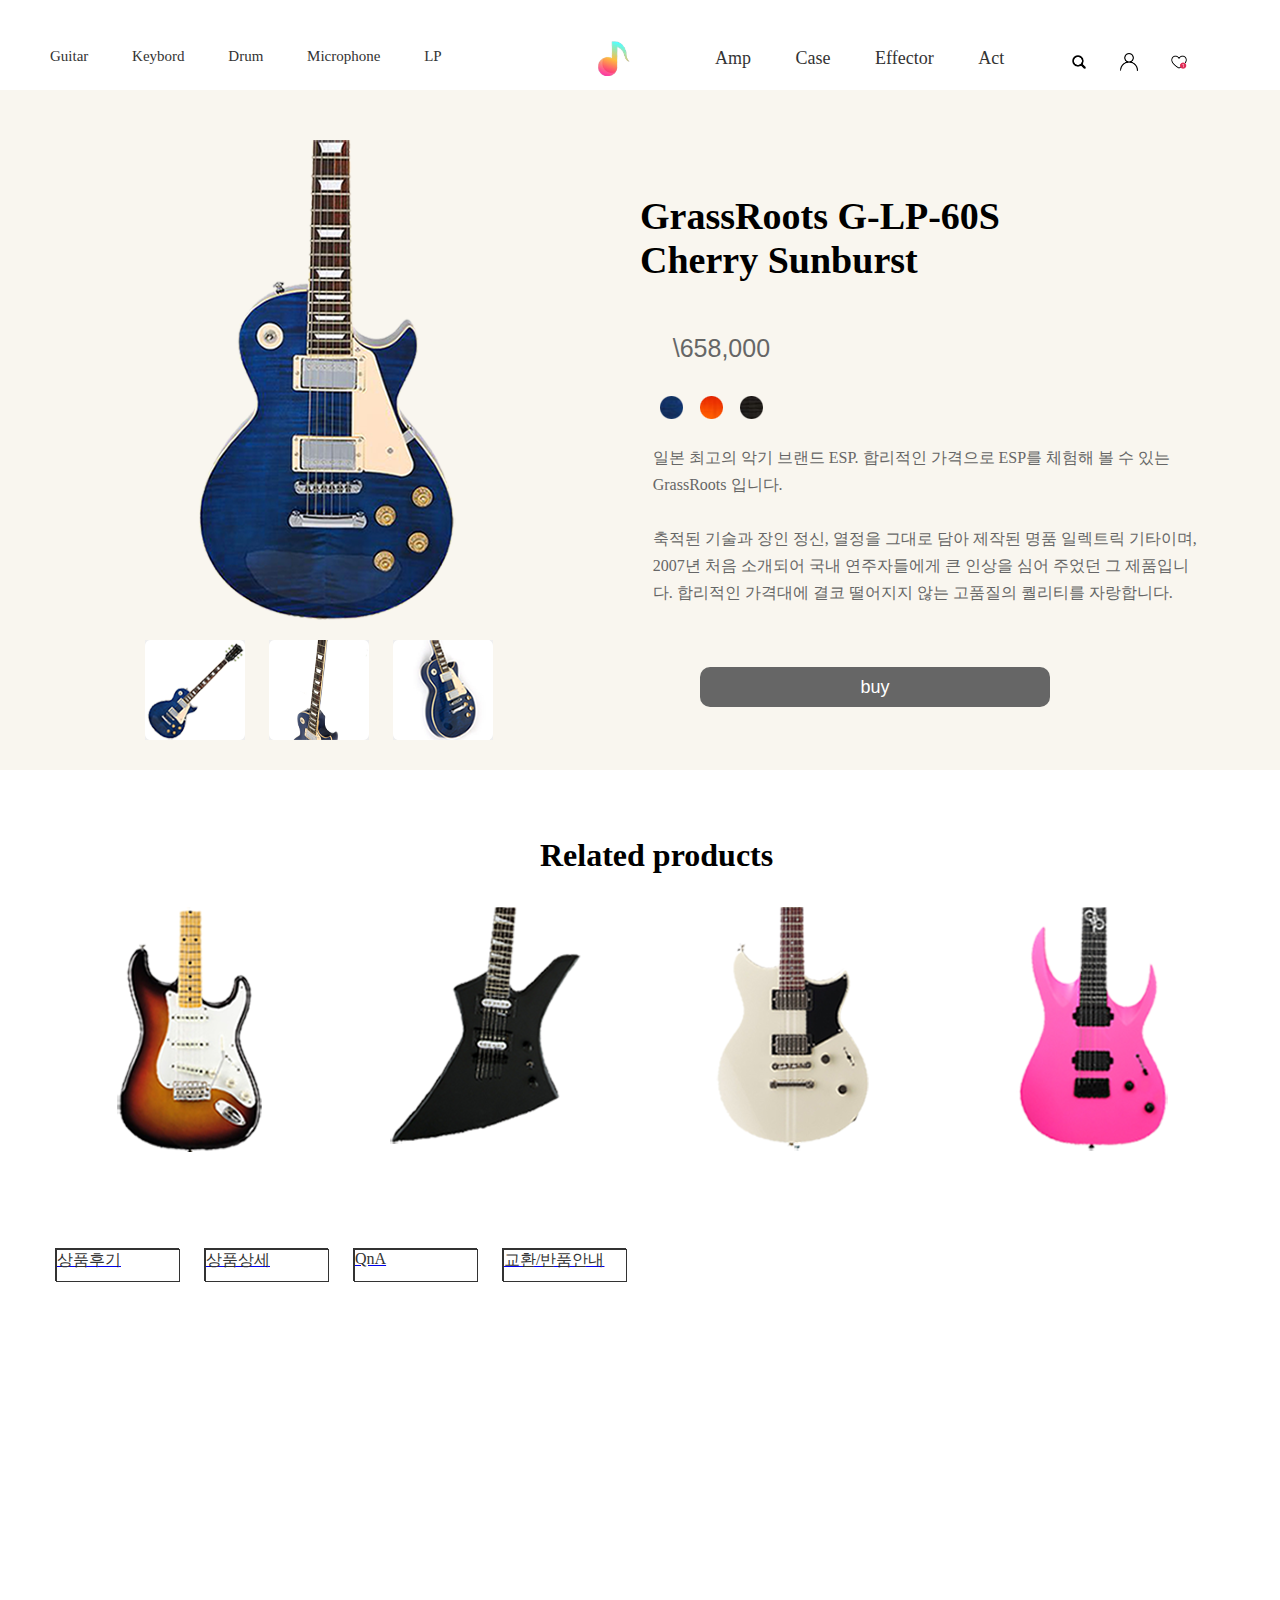
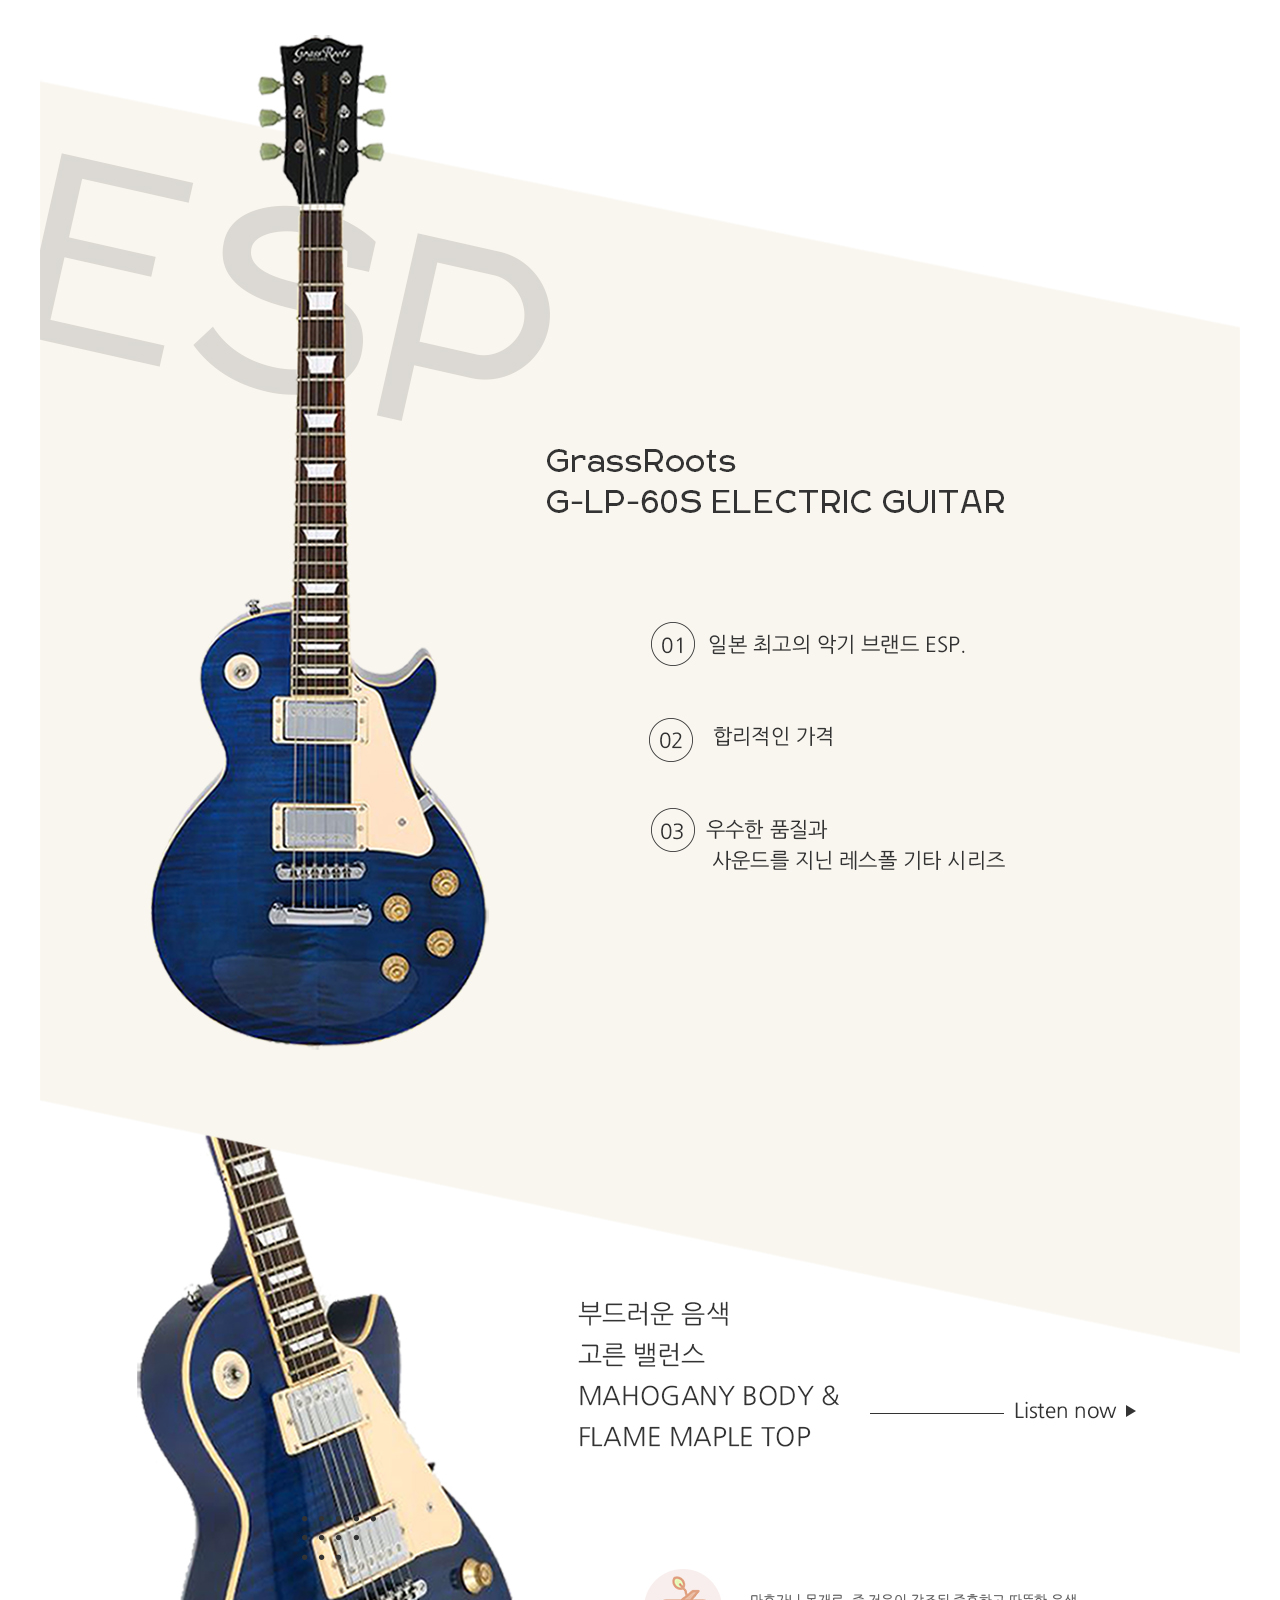
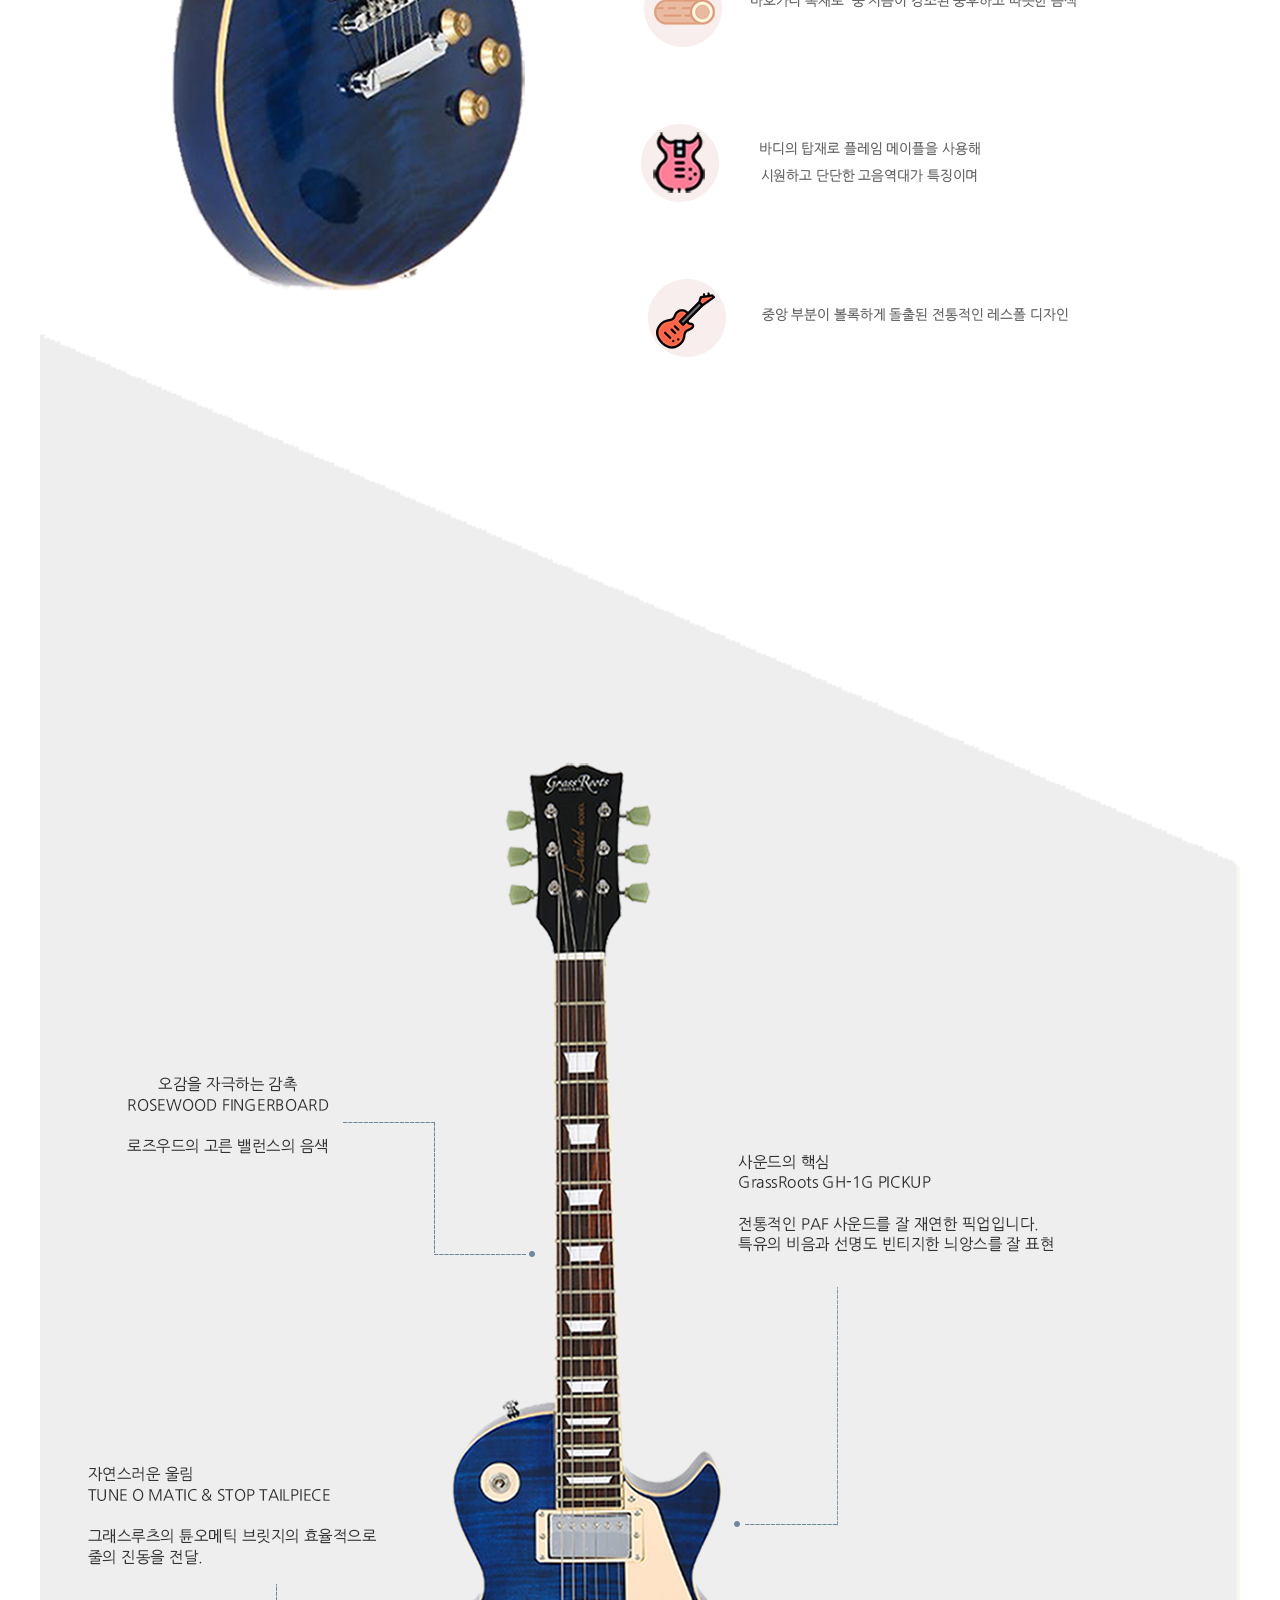
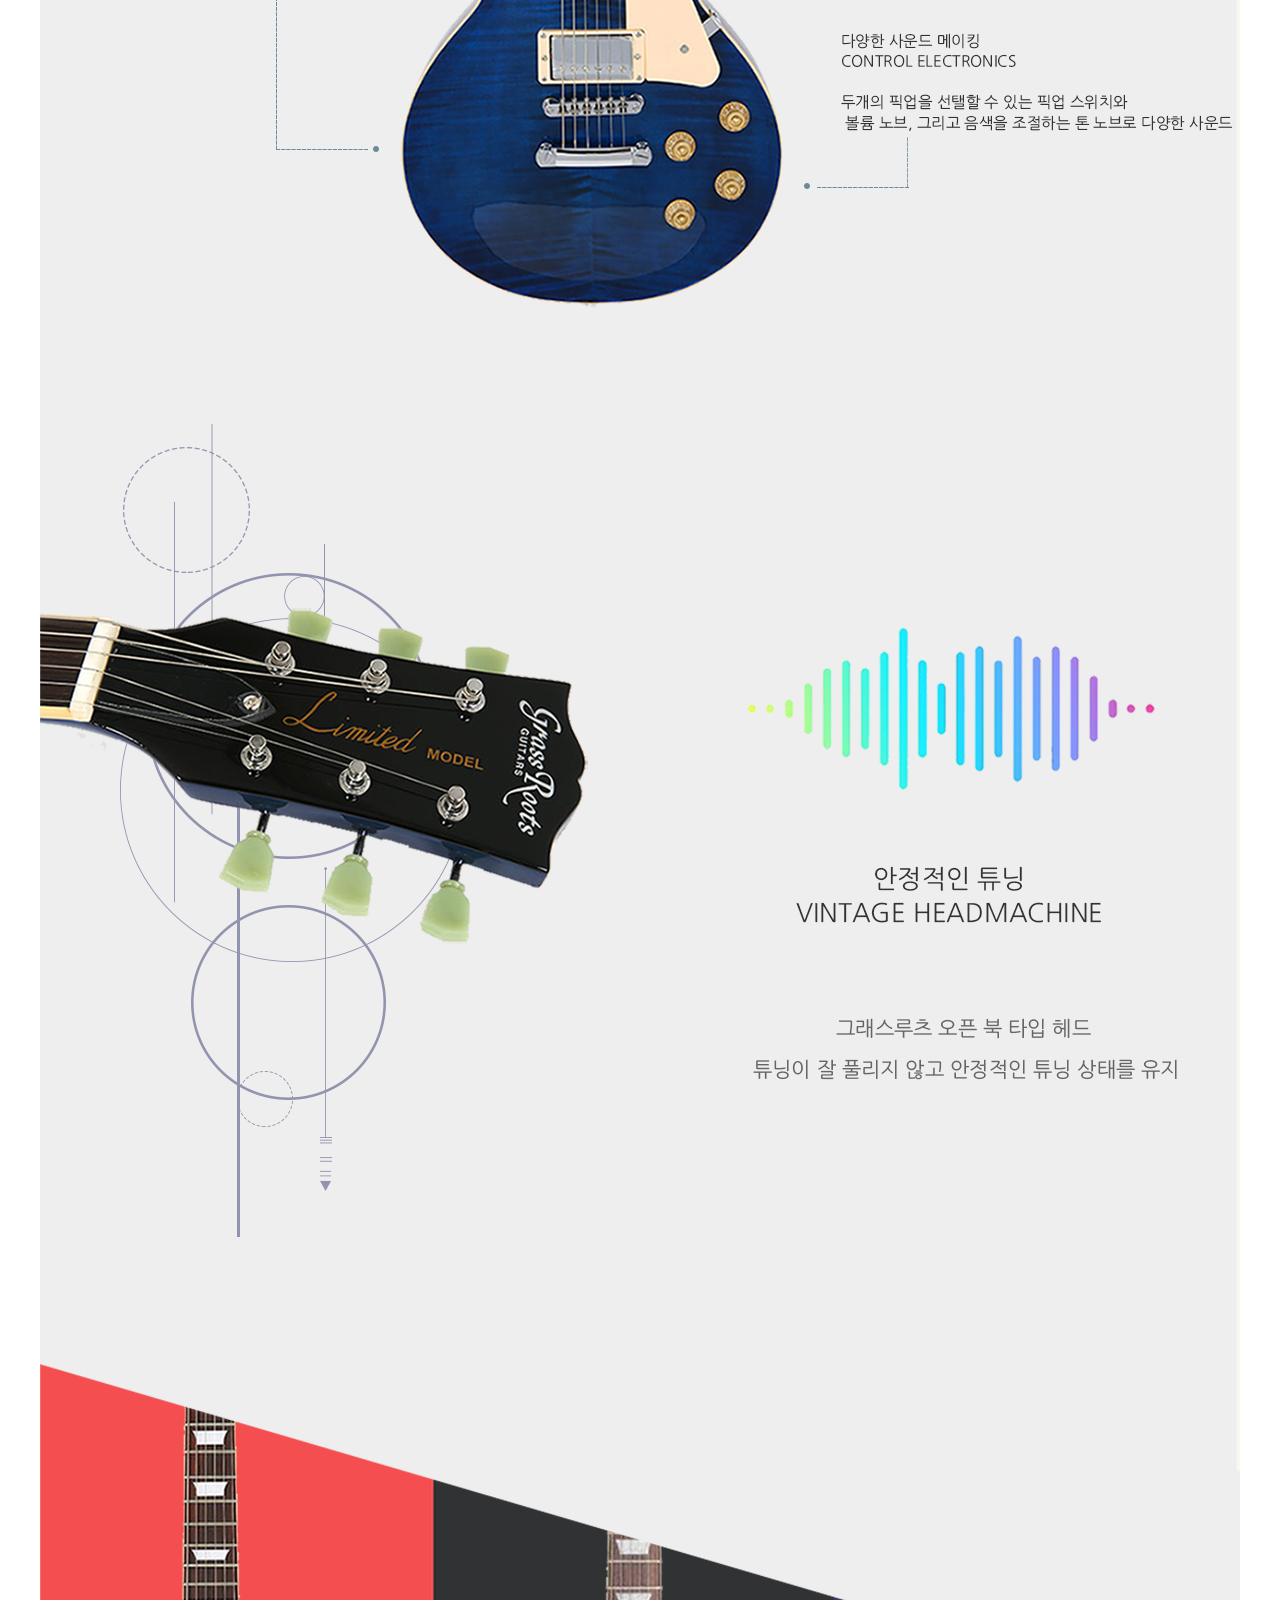
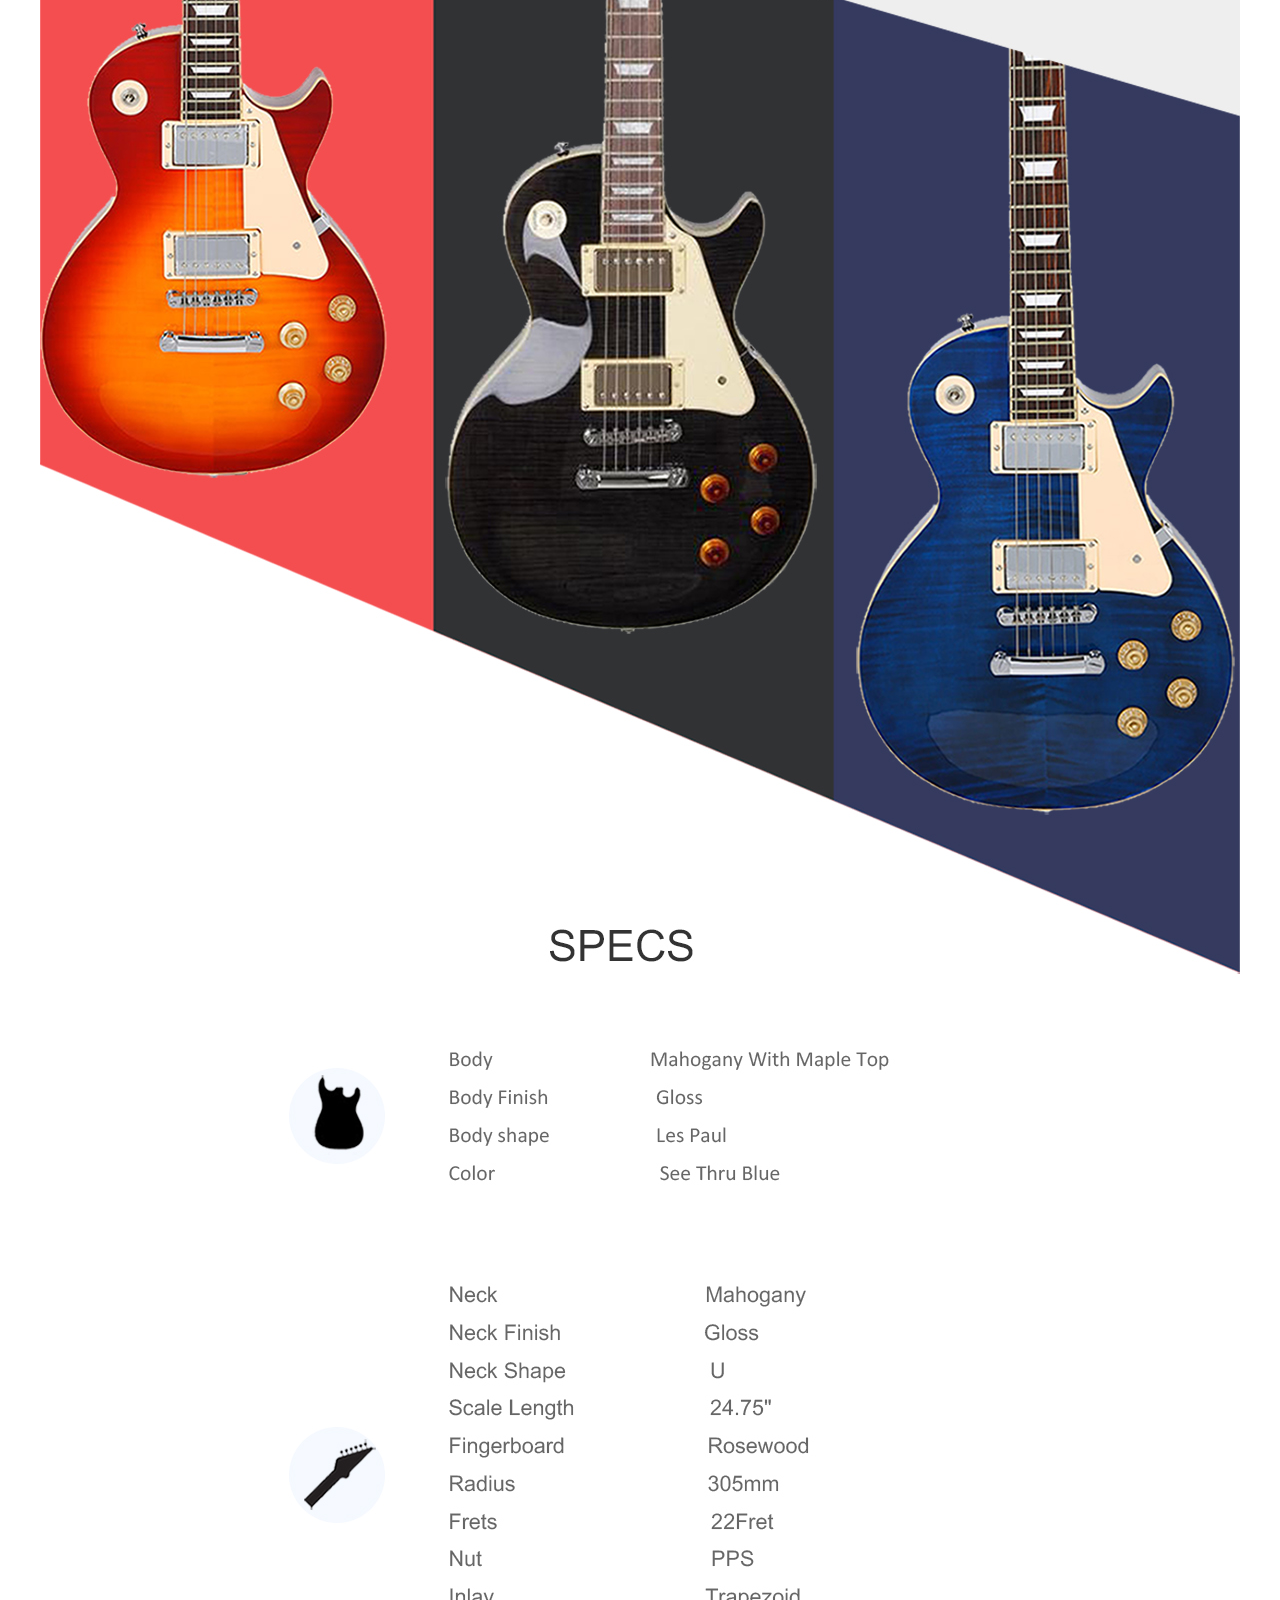
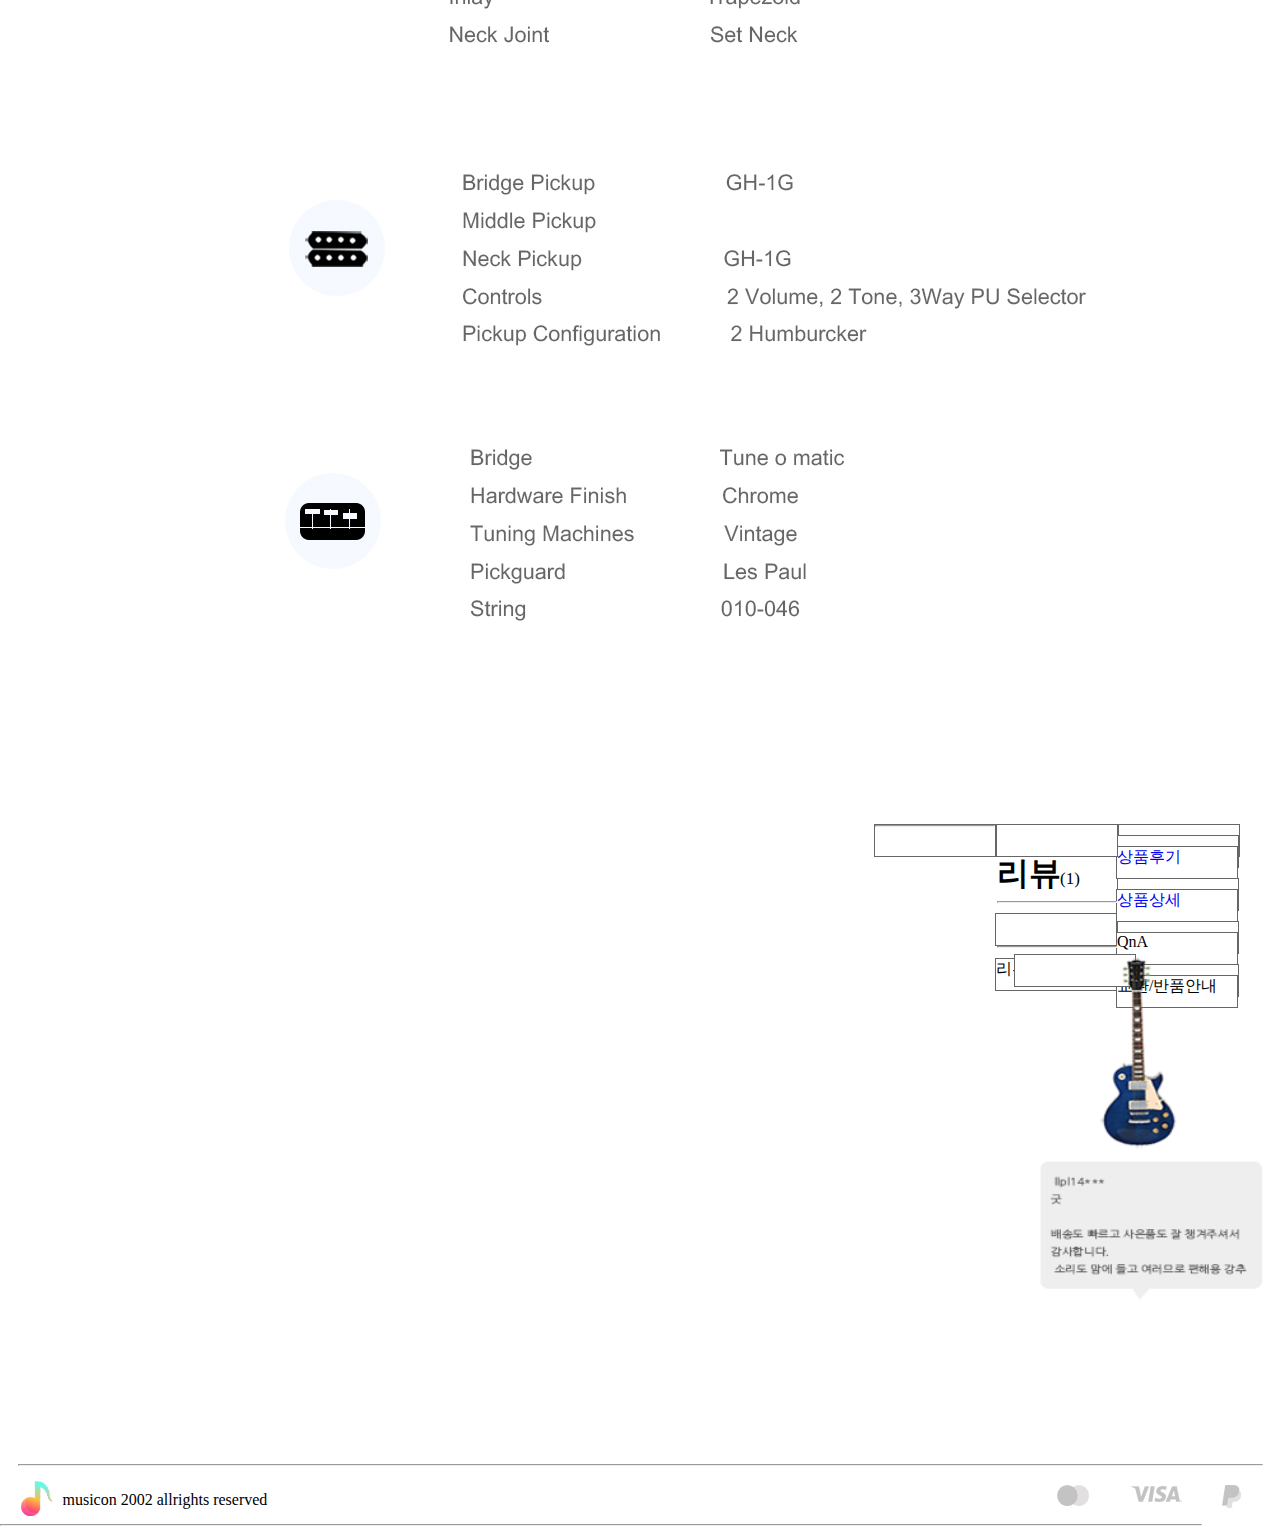
==== commit 4e1580e8: "project1_220422_2" ====
--- a/sub.html
+++ b/sub.html
@@ -23,50 +23,50 @@
 <header>
     <nav>
         <ul id="nav1">
-            <li><a href="">Guitar</a>
+            <li><a href="index.html">Guitar</a>
                 <ul>
-                    <li><a href="">Electronic</a></li>
-                    <li><a href="">Acoustic</a></li>
-                    <li><a href="">Base</a></li>
+                    <li><a href="index.html">Electronic</a></li>
+                    <li><a href="index.html">Acoustic</a></li>
+                    <li><a href="index.html">Base</a></li>
 
 
                 </ul>
             </li>
-            <li><a href="">Keybord</a>
-            <ul>
-                <li><a href="">Electronic</a></li>
-                <li><a href="">Acoustic</a></li>
-                <li><a href="">Base</a></li>
-
-
-            </ul>
-            </li>
-
-            <li><a href="">Drum</a>
+            <li><a href="index.html">Keybord</a>
+            <ul>
+                <li><a href="index.html">Electronic</a></li>
+                <li><a href="index.html">Acoustic</a></li>
+                <li><a href="index.html">Base</a></li>
+
+
+            </ul>
+            </li>
+
+            <li><a href="index.html">Drum</a>
                 <ul>
-                    <li><a href="">Electronic</a></li>
-                    <li><a href="">Acoustic</a></li>
-                    <li><a href="">Base</a></li>
+                    <li><a href="index.html">Electronic</a></li>
+                    <li><a href="index.html">Acoustic</a></li>
+                    <li><a href="index.html">Base</a></li>
 
 
                 </ul>
             </li>
 
 
-            <li><a href="">Microphone</a>
+            <li><a href="index.html">Microphone</a>
                 <ul>
-                    <li><a href="">Electronic</a></li>
-                    <li><a href="">Acoustic</a></li>
-                    <li><a href="">Base</a></li>
+                    <li><a href="index.html">Electronic</a></li>
+                    <li><a href="index.html">Acoustic</a></li>
+                    <li><a href="index.html">Base</a></li>
 
 
                 </ul>
             </li>
-            <li><a href="">LP</a>
+            <li><a href="index.html">LP</a>
                 <ul>
-                    <li><a href="">Electronic</a></li>
-                    <li><a href="">Acoustic</a></li>
-                    <li><a href="">Base</a></li>
+                    <li><a href="index.html">Electronic</a></li>
+                    <li><a href="index.html">Acoustic</a></li>
+                    <li><a href="index.html">Base</a></li>
 
 
                 </ul>
@@ -84,44 +84,44 @@
 
     </div>
     <ul id="nav2">
-        <li><a href="">Amp</a>
-            <ul>
-                <li><a href="">Electronic</a></li>
-                <li><a href="">Acoustic</a></li>
-                <li><a href="">Base</a></li>
+        <li><a href="index.html">Amp</a>
+            <ul>
+                <li><a href="index.html">Electronic</a></li>
+                <li><a href="index.html">Acoustic</a></li>
+                <li><a href="index.html">Base</a></li>
 
 
             </ul>
         </li>
 
 
-        <li><a href="">Case</a>
-            <ul>
-                <li><a href="">Electronic</a></li>
-                <li><a href="">Acoustic</a></li>
-                <li><a href="">Base</a></li>
+        <li><a href="index.html">Case</a>
+            <ul>
+                <li><a href="index.html">Electronic</a></li>
+                <li><a href="index.html">Acoustic</a></li>
+                <li><a href="index.html">Base</a></li>
 
 
             </ul>
         </li>
 
 
-        <li><a href="">Effector</a>
-            <ul>
-                <li><a href="">Electronic</a></li>
-                <li><a href="">Acoustic</a></li>
-                <li><a href="">Base</a></li>
+        <li><a href="index.html">Effector</a>
+            <ul>
+                <li><a href="index.html">Electronic</a></li>
+                <li><a href="index.html">Acoustic</a></li>
+                <li><a href="index.html">Base</a></li>
 
 
             </ul>
         </li>
 
 
-        <li><a href="">Act</a>
-            <ul>
-                <li><a href="">Electronic</a></li>
-                <li><a href="">Acoustic</a></li>
-                <li><a href="">Base</a></li>
+        <li><a href="index.html">Act</a>
+            <ul>
+                <li><a href="index.html">Electronic</a></li>
+                <li><a href="index.html">Acoustic</a></li>
+                <li><a href="index.html">Base</a></li>
 
 
             </ul>
@@ -130,16 +130,16 @@
 
     <div id="my">
         <div class="icon">
-            <a href=""><img src="img/dd.jpg" alt="돋보기"></a>
+            <a href="index.html"><img src="img/dd.jpg" alt="돋보기"></a>
 
         </div>
         <div class="icon">
-            <a href=""><img src="img/g.jpg" alt="사람"></a>
+            <a href="index.html"><img src="img/g.jpg" alt="사람"></a>
             
         </div>
 
         <div class="icon">
-            <a href=""><img src="img/heart.jpg" alt="하트"></a>
+            <a href="index.html"><img src="img/heart.jpg" alt="하트"></a>
             
         </div>
 
@@ -165,24 +165,23 @@
         </div>
         <div class="bt">
 
-        
         <button><img src="img/sub/b1.png" alt="" id="zz"></button>
         <button><img src="img/sub/b2.png" alt="" id="xx"></button>
         <button><img src="img/sub/b3.png" alt="" id="cc"></button>
          </div>
         <h1>GrassRoots G-LP-60S <br>
             Cherry Sunburst</h1>
-        <span><img src="img/w2.png" alt="won">658,000</span>
+        <span>&#92;658,000</span>
         
         <div class="color">
-            <button><img src="img/sub/color3.png" alt="" id="bla"></button>
+            <div><img src="img/sub/color3.png" alt="" id="bla"></div>
         </div>
         <div class="color">
-            <button><img src="img/sub/color2.png" alt="" id="r"></button>
+            <div><img src="img/sub/color2.png" alt="" id="r"></div>
         </div>
 
         <div class="color">
-            <button><img src="img/sub/color1.png" alt="" id="b"></button>
+            <div><img src="img/sub/color1.png" alt="" id="b"></div>
         </div>
         <div class="textbox">
 
@@ -238,17 +237,17 @@
 
     <div class="go">
         <div class="go2">
-            <a href="#11"><button id="1">상품후기</button></a>
+            <a href="#11"><div id="1">상품후기</div></a>
 
         </div> 
         <div class="go2">
-            <a href="#22"><button id="2">상품상세</button></a>
+            <a href="#22"><div id="2">상품상세</div></a>
     </div> 
     <div class="go2">
-        <a href="#11"><button id="3">QnA</button></a>
+        <a href="#11"><div id="3">QnA</div></a>
     </div> 
     <div class="go2">
-        <a href="#11"><button id="4">교환/반품안내</button></a>
+        <a href="#11"><div id="4">교환/반품안내</div></a>
     </div> 
 
  </div>
@@ -266,16 +265,16 @@
  <div class="page">
 
     <div class="box">
-        <a href="#11"><button id="11">상품후기</button></a>
+        <a href="#11"><div id="11">상품후기</div></a>
     </div>
     <div class="box">
-        <a href="#1"><button id="22">상품상세</button></a>
+        <a href="#1"><div id="22">상품상세</div></a>
     </div>
     <div class="box">
-        <button id="44">QnA</button>
+        <div id="44">QnA</div>
     </div>
     <div class="box">
-        <button id="55">교환/반품안내</button>
+        <div id="55">교환/반품안내</div>
     </div>
     </div>
 
@@ -289,7 +288,7 @@
 
     </div>
     <hr>
-   <button id="nn">리뷰쓰기</button>
+   <div id="nn">리뷰쓰기</div>
 
 </div>
 
--- a/css/main.css
+++ b/css/main.css
@@ -4,35 +4,35 @@
 
 header ul li{list-style: none;padding:20px; display: inline-block;}
 header  ul li a{text-decoration: none; color:#333; display: inline-block;}
- #nav2{margin:0 0 0 50px;}
+ #nav2{margin:0 0 0 10px;}
  header ul{display: inline;}
  header ul li ul{position: absolute; display: none; z-index: 5;}
  header ul li:hover ul{display: block; background-color: #fff;}
  header ul li ul li{display: block;}
  header ul li ul li a:hover{text-decoration: underline;}
 
- header{width: 1200px; height: 75px; margin:0 auto;}
- nav #nav1{width: 500px; height: 40px; float: left;   margin:32px 0 0 0;}
+ header{width: 1300px; height: 75px; margin:0 auto;}
+ nav #nav1{width: 550px; height: 40px; float: left;   margin:28px 0 0 30px; font-size: 15px;}
 
- header{font-family:Ink Free;;}
+ header{font-family:IgraSans;}
 
  
- #nav2{width: 320px; height: 40px;  float: left;margin:32px 0 0 40px; font-family: Ink Free;}
- #logo{width: 75px; height: 50px;  float: left;margin:20px 0 0 20px;}
- #logo img{width: 60px; height: 60px;}
- #my{width: 220px; height: 40px; float: right;margin:29px 10px 0 0;}
+ #nav2{width: 345px; height: 40px;  float: left;margin:28px 0 0 40px; font-family: IgraSans; font-size: 18px;}
+ #logo{width: 75px; height: 50px;  float: left;margin:25px 0 4px 0px;}
+ #logo img{width: 35px; height: 35px; position:relative; top:16px; left:15px;}
+ #my{width: 230px; height: 40px; float: right;margin:30px 0px 0 0;}
 
  .icon{width:30px; height: 30px;  float: left; margin:23px 20px 200px 0; }
  .icon img{width: 18px; height: 18px;}
 
 
 
- 
+
 
  #ffint{font-family: Arial, Helvetica, sans-serif;}
 
  #ffin{width: 1245px; height: 60px;margin:0 auto;}
- #ffin .ll{width: 50px; height: 50px; margin:5px; float: left;}
+ #ffin .ll{width: 35px; height: 35px; margin:15px 10px 0 0; float: left;}
  #ffin span{display: inline-block; float:left; margin:25px 0 0 ; }
- .imgbox img{float: right;}
+ .imgbox img{float: right; margin:15px;}
  --- a/css/sub.css
+++ b/css/sub.css
@@ -4,7 +4,7 @@
 .bt button{width:100px; height:100px; margin:70px 20px 0 0; cursor: pointer; border:none;}
 .bt{margin-left:145px; clear:both;}
 .buy h1{ float: right; position: relative; bottom:550px; right:400px; font-size: 38px; font-family: 'Franklin Gothic Demi';}
-.buy span{float: right; position: relative; bottom:410px; font-size: 25px; right:270px; color:#666; font-family: Maiandra GD;}
+.buy span{float: right; position: relative; bottom:410px; font-size: 25px; right:270px; color:#666; font-family: Arial, Helvetica, sans-serif;}
 .buy span img{ width: 30px; height: 30px; position: relative; top:7px; right:5px;} 
 .color{ width: 25px; height: 25px;  float: right; position: relative; bottom:350px; right:165px; margin:0 15px 0px 0;cursor: pointer}
 .color button{border:none; cursor:pointer;}
@@ -12,6 +12,7 @@
 .buy p{color:#666; font-family: '나눔고딕OTF'; line-height: 27px;}
 .buy #aa{ width:350px; height: 40px; float: right; position: relative; right:350px;bottom:200px; background-color: #666; color:#fff; font-size: 18px; border:none; 
             border-radius: 10px; cursor: pointer;}
+.sell img{position: relative;}
 
         
 
@@ -37,7 +38,7 @@
 
 .go{width: 1200px; height: 100px;  display: flex; margin:0 auto;}
 .go2{ width:122px; height: 31px;  margin:50px 10px 0 15px; }
-.go button{ width:122px; height: 31px; background-color: #fff; color:#333; border:1px solid #333;; font-family: 나눔고딕OTF;cursor:pointer }
+.go div{ width:122px; height: 31px; background-color: #fff; color:#333; border:1px solid #333;; font-family: 나눔고딕OTF;cursor:pointer }
 
 
 
@@ -46,14 +47,14 @@
 
 
 .rievew{width: 1200px; height: 650px; margin:0 auto;}
-.page{width: 1200px; height: 40px;  margin:0 auto; display: flex;}
+.page{width: 1200px; height: 40px;  margin:0 auto; display: inline; }
 .box{width: 120px; height: 31px; margin:10px 10px 0 15px;}
 
 .rr1 h1{ display: inline-block; margin:15px; font-family: 나눔고딕OTF; margin:27px 10px 5px 0;}
 .rr1 span{margin:10px 0 0 -15px; font-size: 17px; font-family: 나눔고딕OTF;}
 .rrbox{ width: 1200px; height:400px;}
-.rrbox div{width: 250px; height: 300px; background-color: #fff; position: relative;left:20px; top:30px;}
-.rievew button{float: right; width: 120px; height: 31px; background-color: #fff; border:1px solid #666; font-family: 나눔고딕OTF; cursor:pointer
+.rrbox div{width: 250px; height: 300px; background-color: #fff; position: relative;left:20px; top:30px; display: ;}
+.rievew div{float: right; width: 120px; height: 31px; background-color: #fff; border:1px solid #666; font-family: 나눔고딕OTF; cursor:pointer
                 ;margin:10px 0 0 0;}
 .rrbox img{width: 270px; height: 350px;}
 
@@ -68,11 +69,11 @@
 
 .qna h1{display: inline-block;}
 
-.page button:hover{ background-color: #666; color:#fff;}
-.page button{transition:all 0.3s ease;}
-.go button:hover{background-color: #666; color:#fff;}
+.page div:hover{ background-color: #666; color:#fff;}
+.page div{transition:all 0.3s ease;}
+.go div:hover{background-color: #666; color:#fff;}
 #nn:hover{background-color: #666; color:#fff;}
-.go button{transition:all 0.3s ease;}
+.go div{transition:all 0.3s ease;}
 #aa:hover{background-color: #fff; color:#333;}
 #aa{transition:all 0.3s ease;}
-.page button:visited{background-color: rgb(182, 23, 23); color:#fff;}+.page div:visited{background-color: rgb(182, 23, 23); color:#fff;}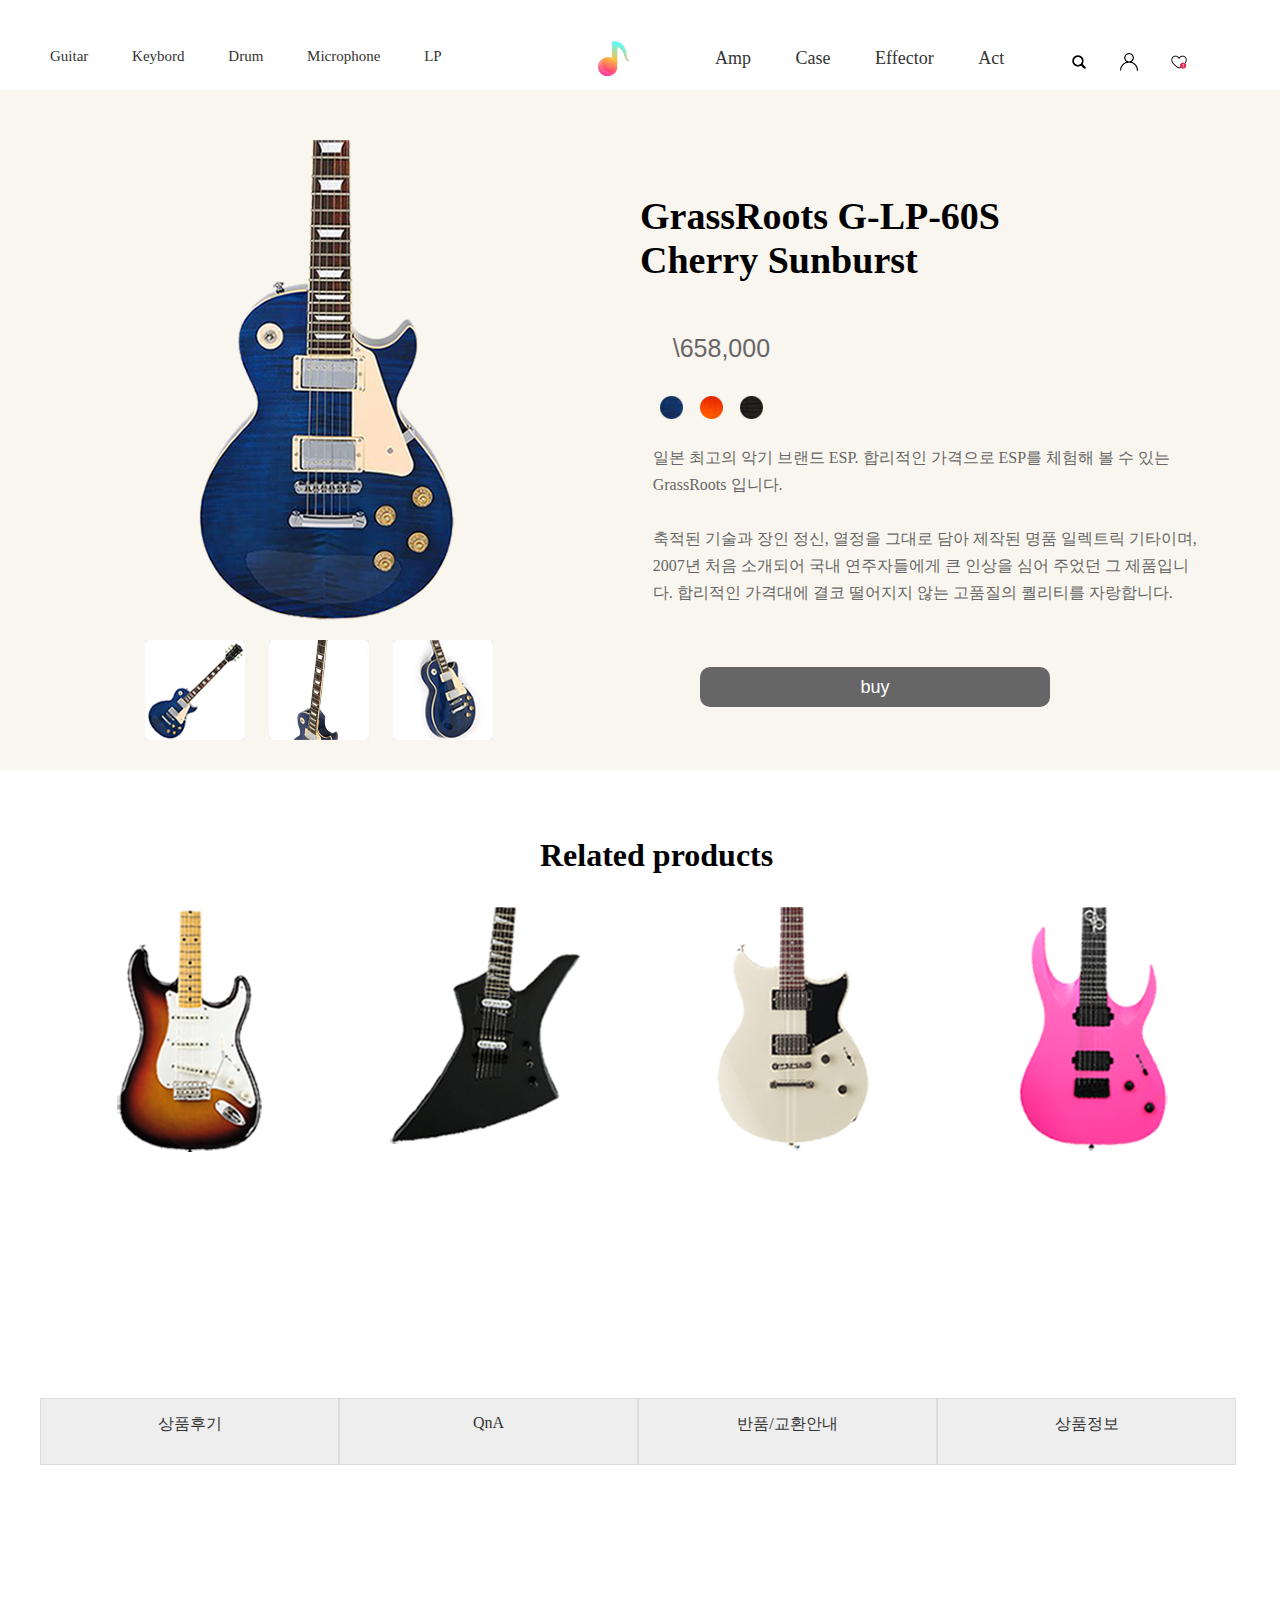
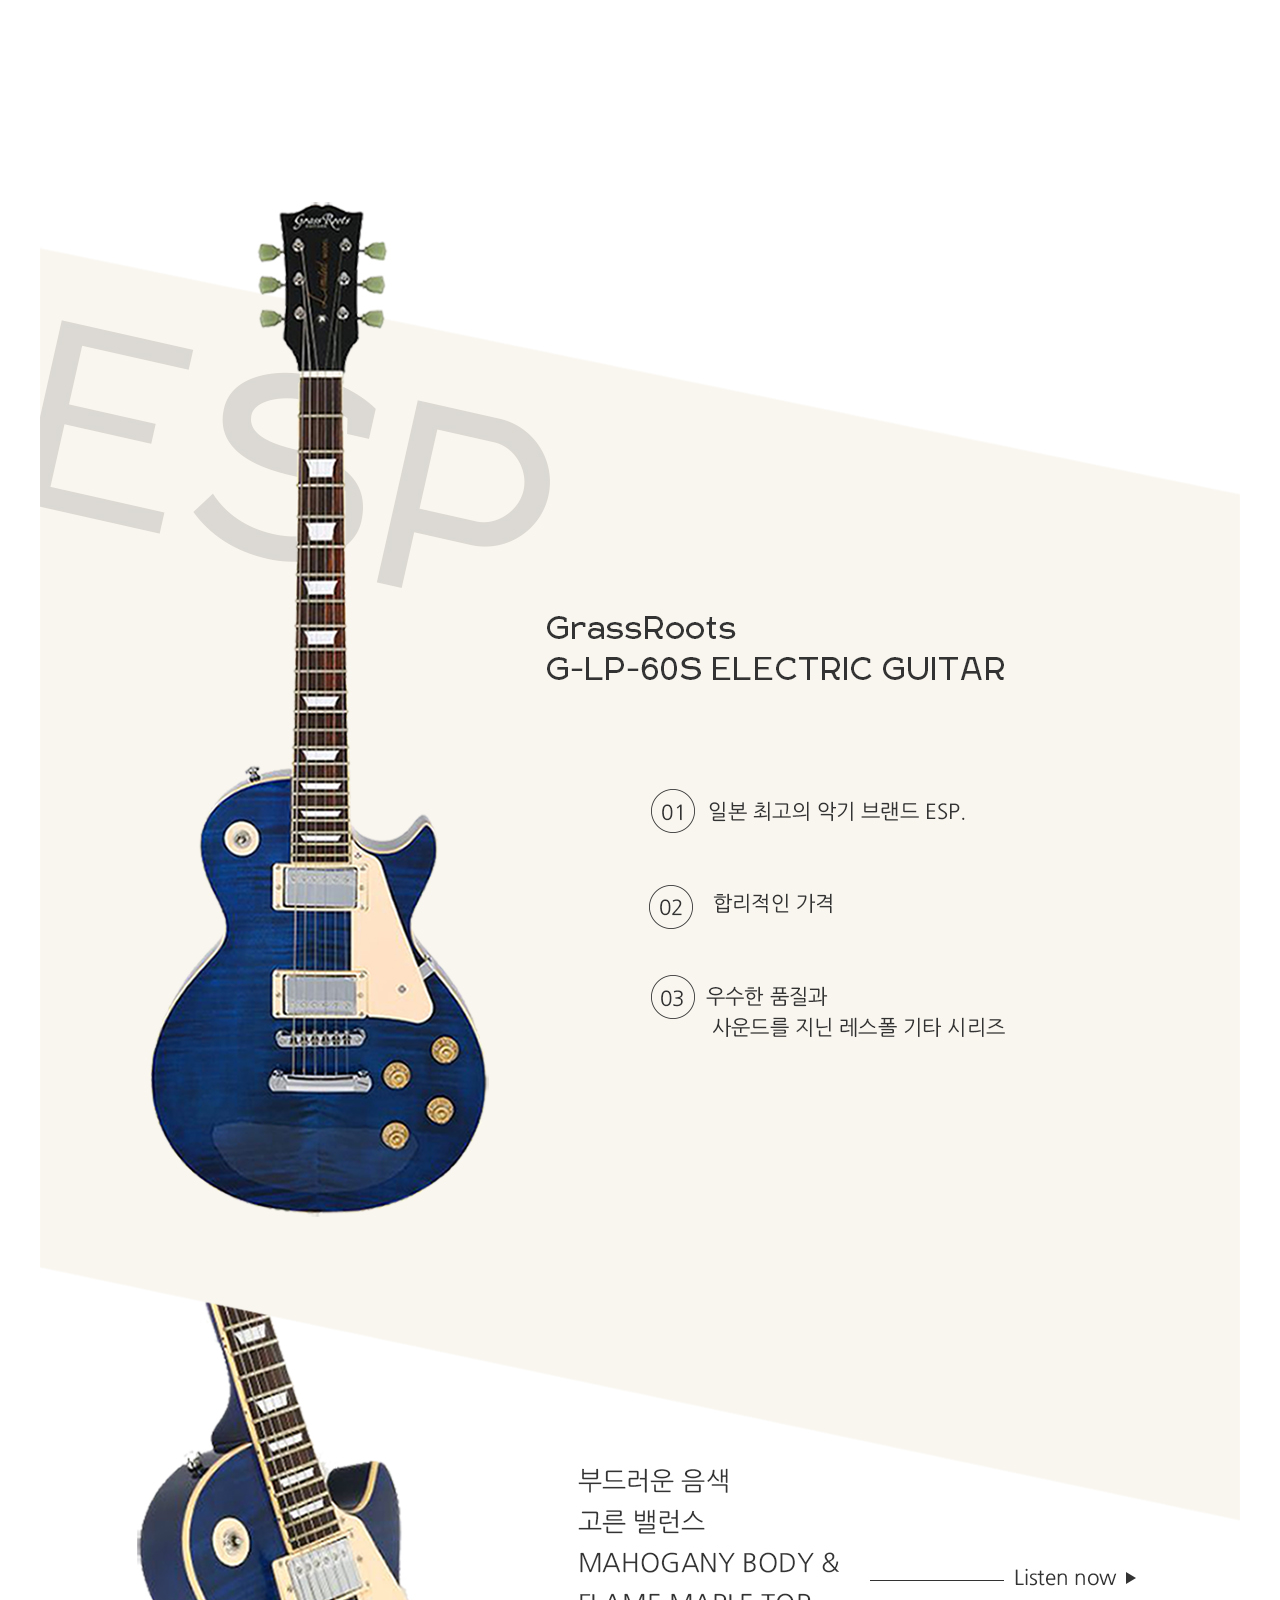
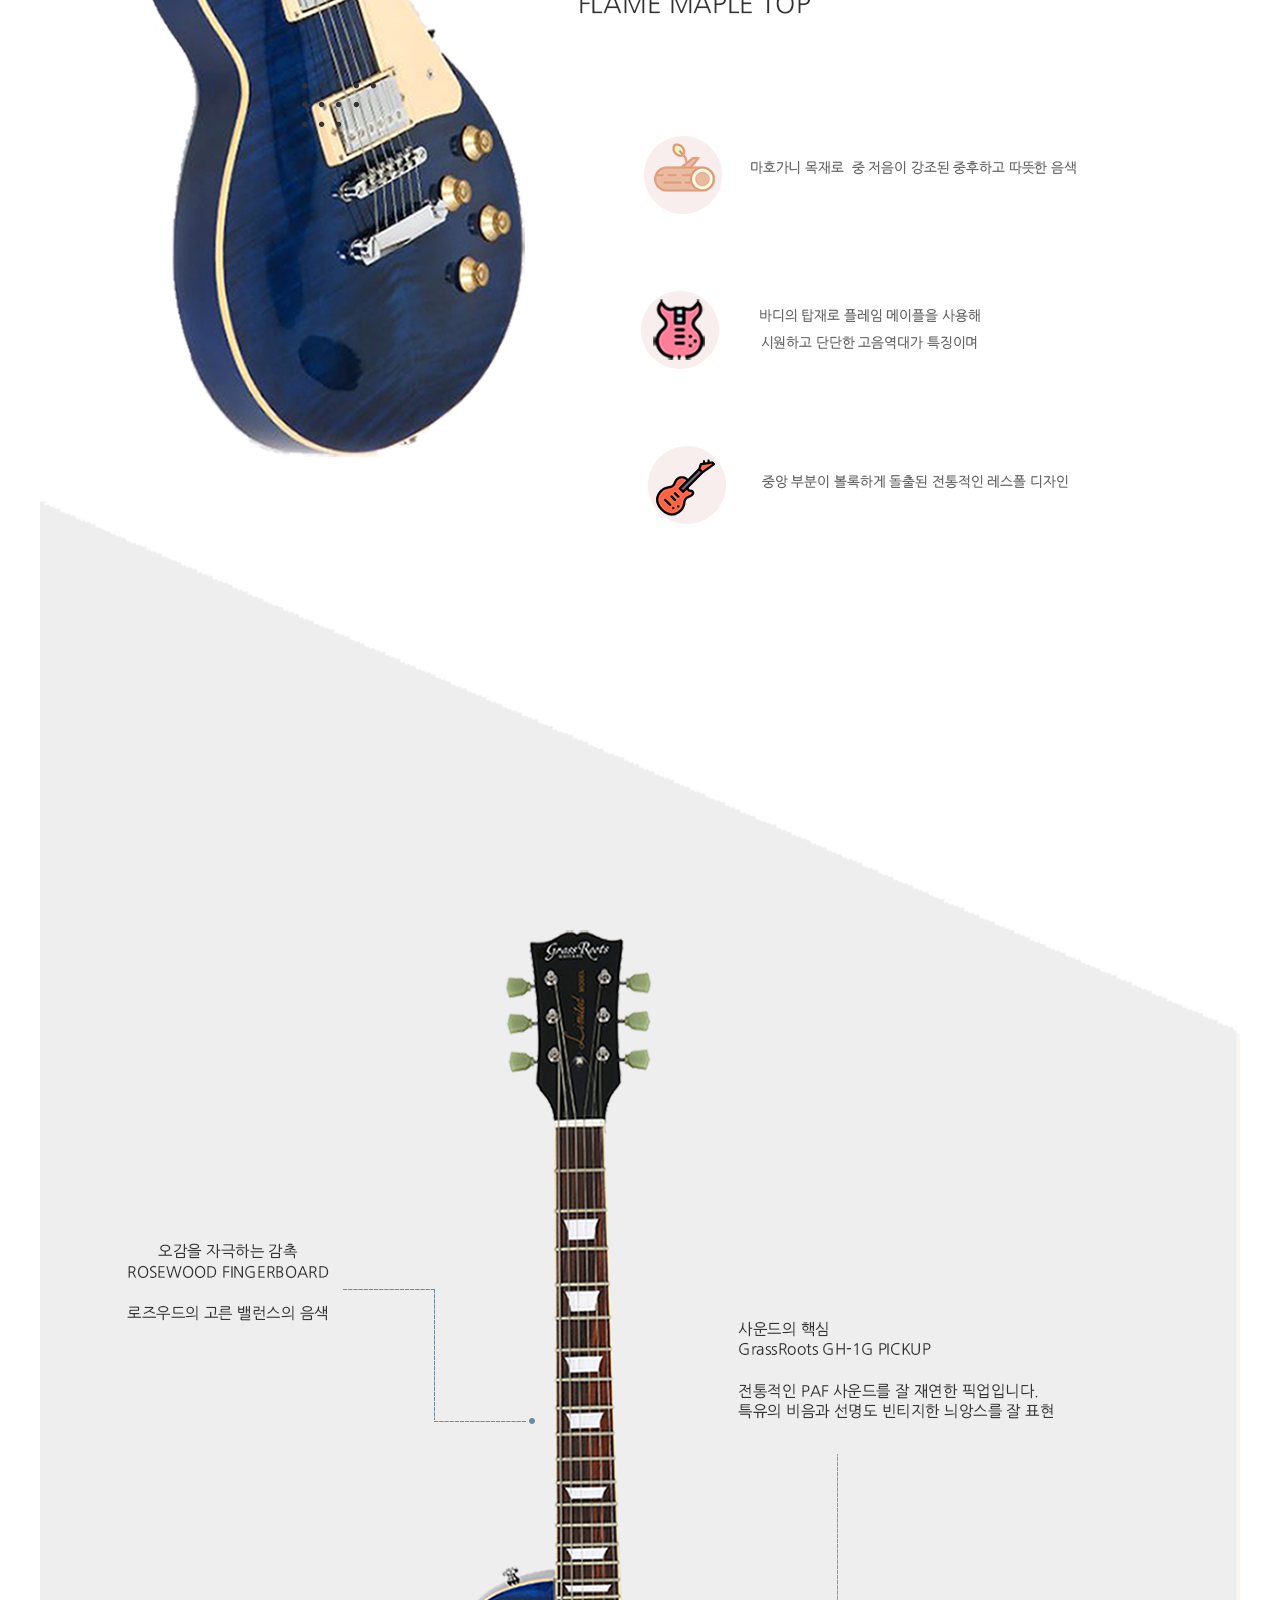
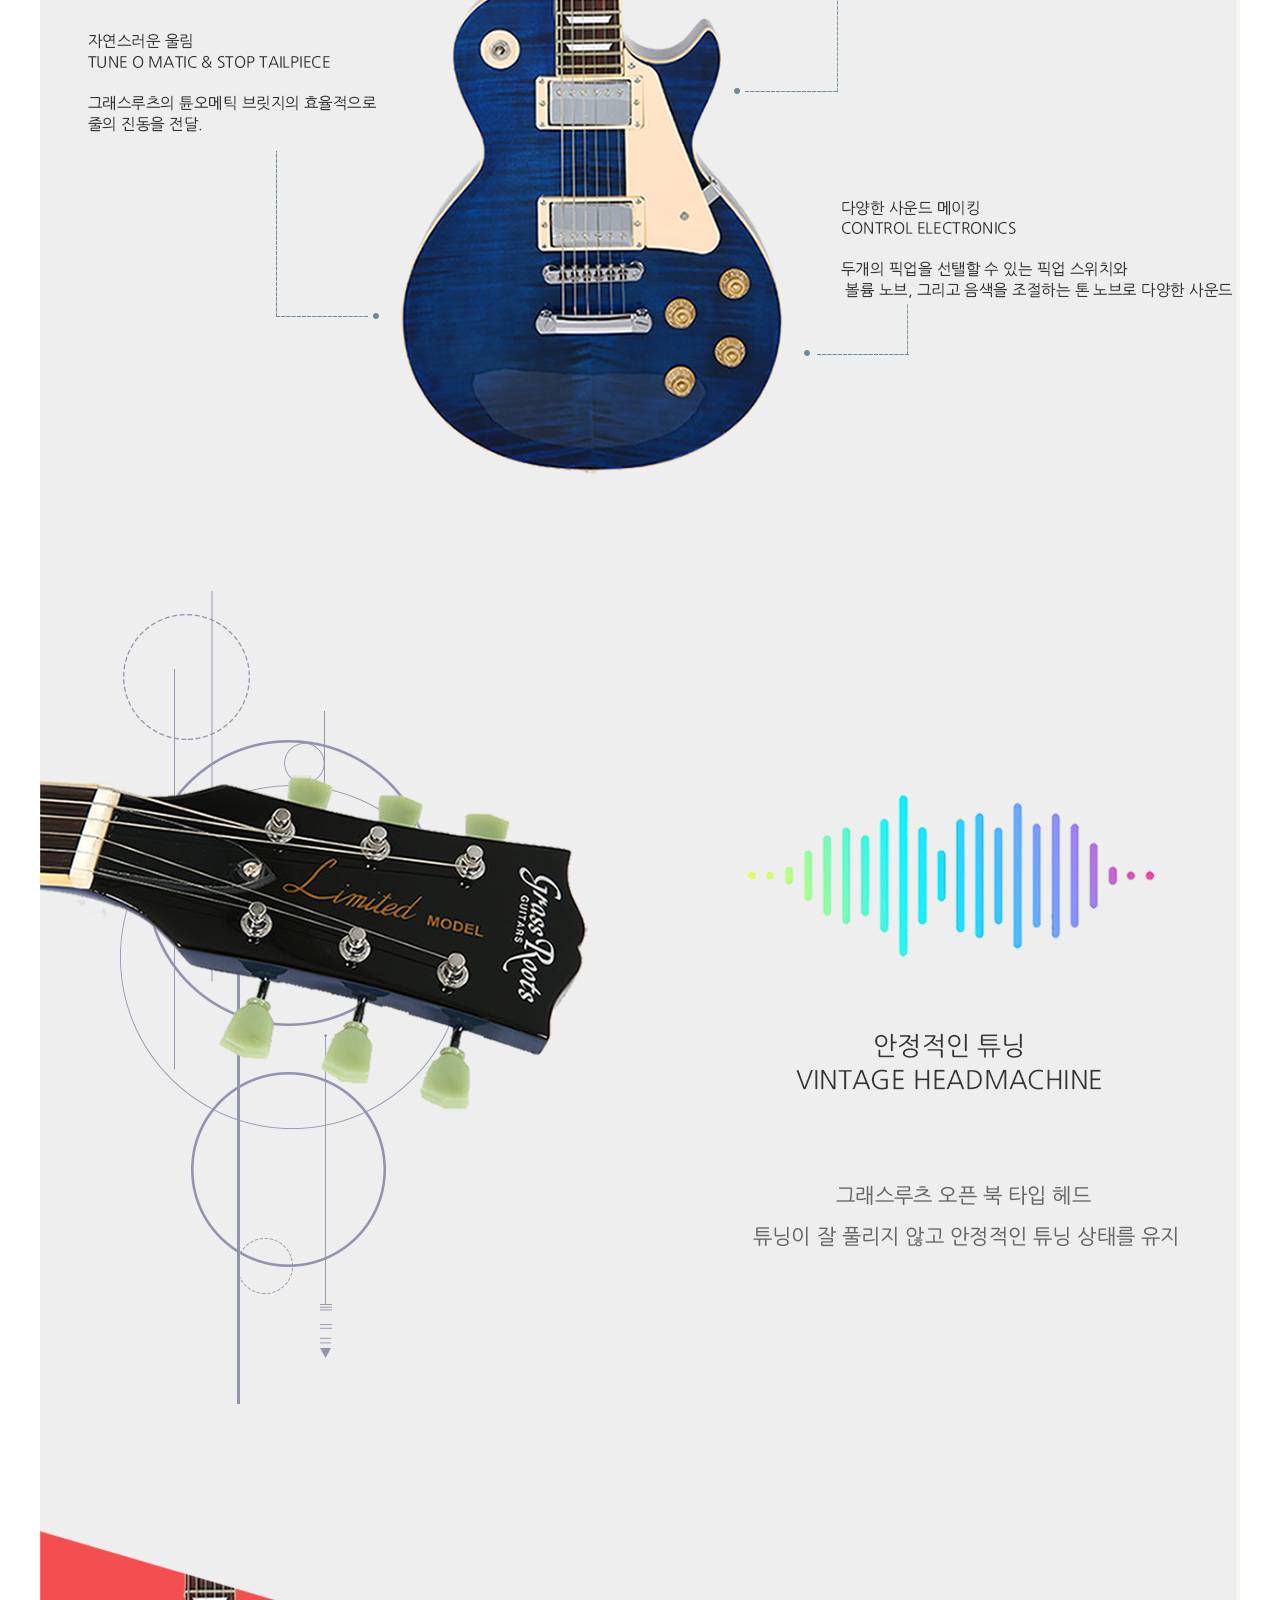
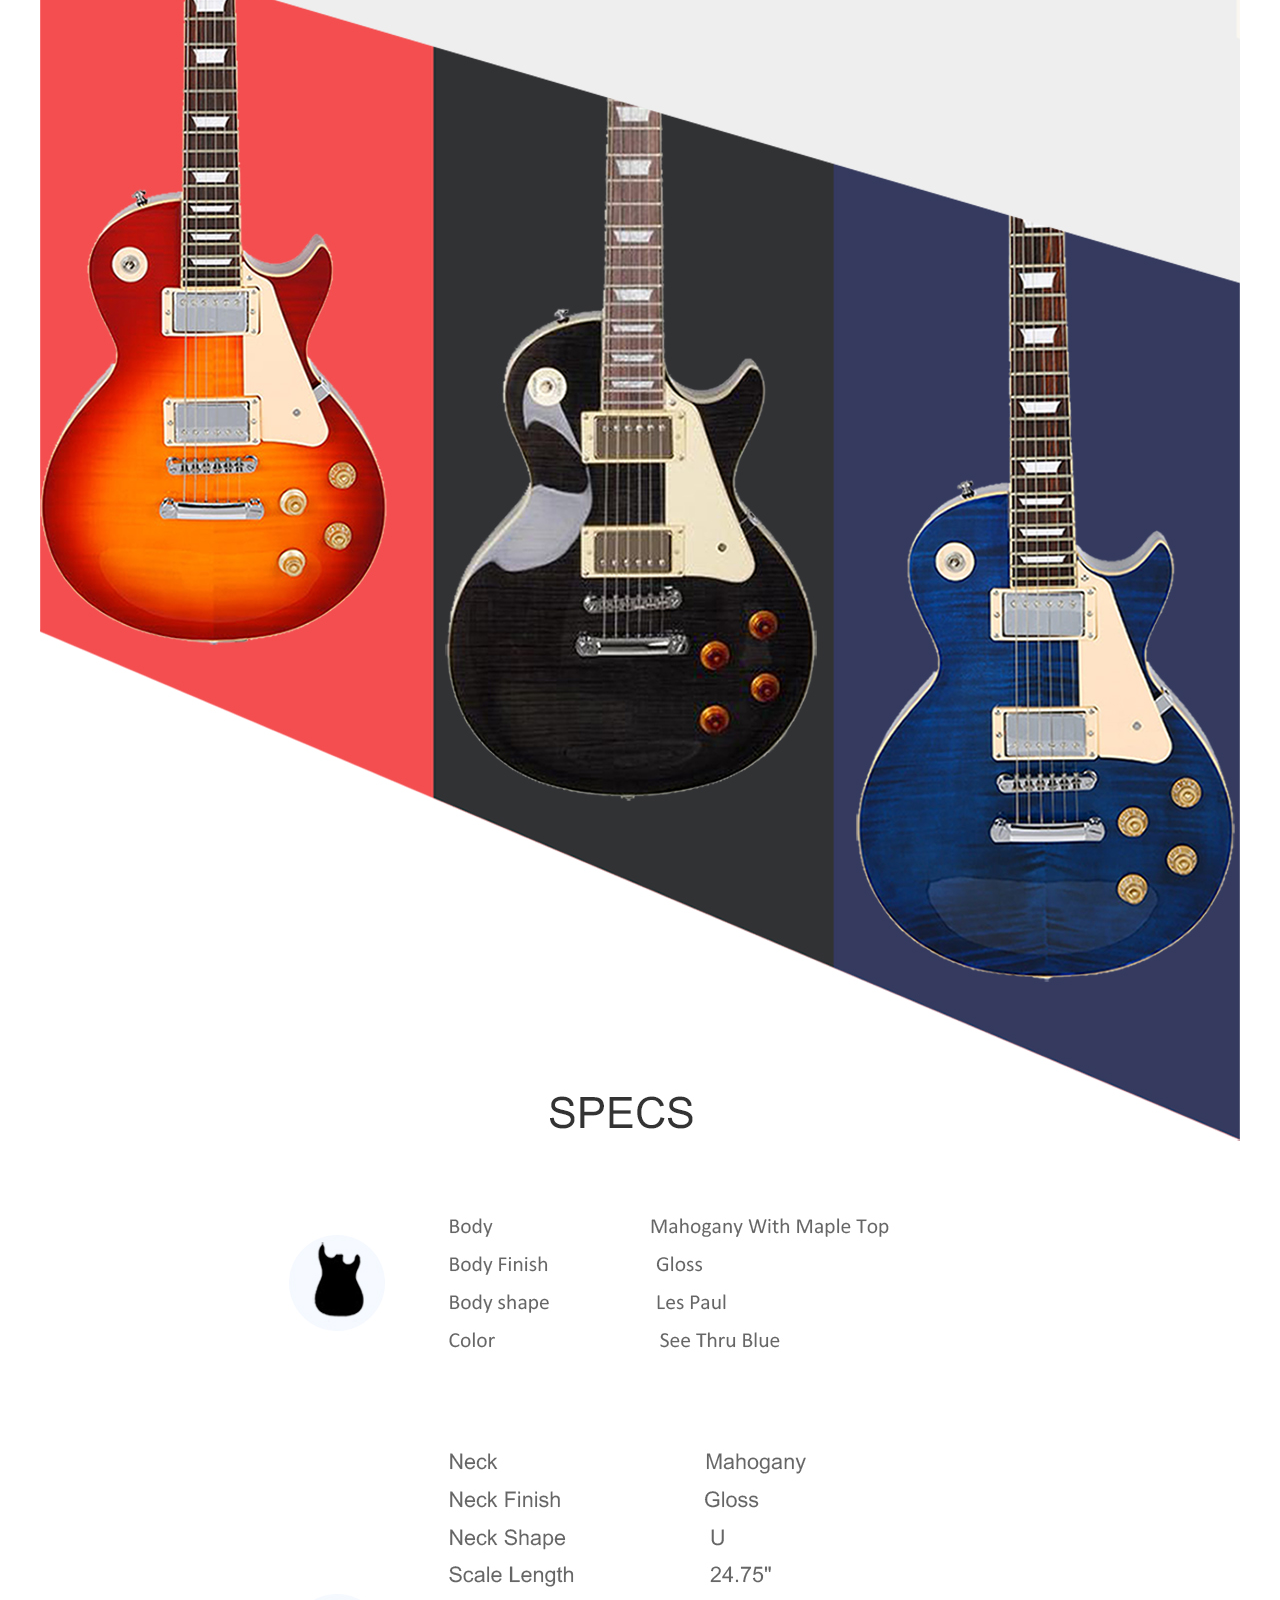
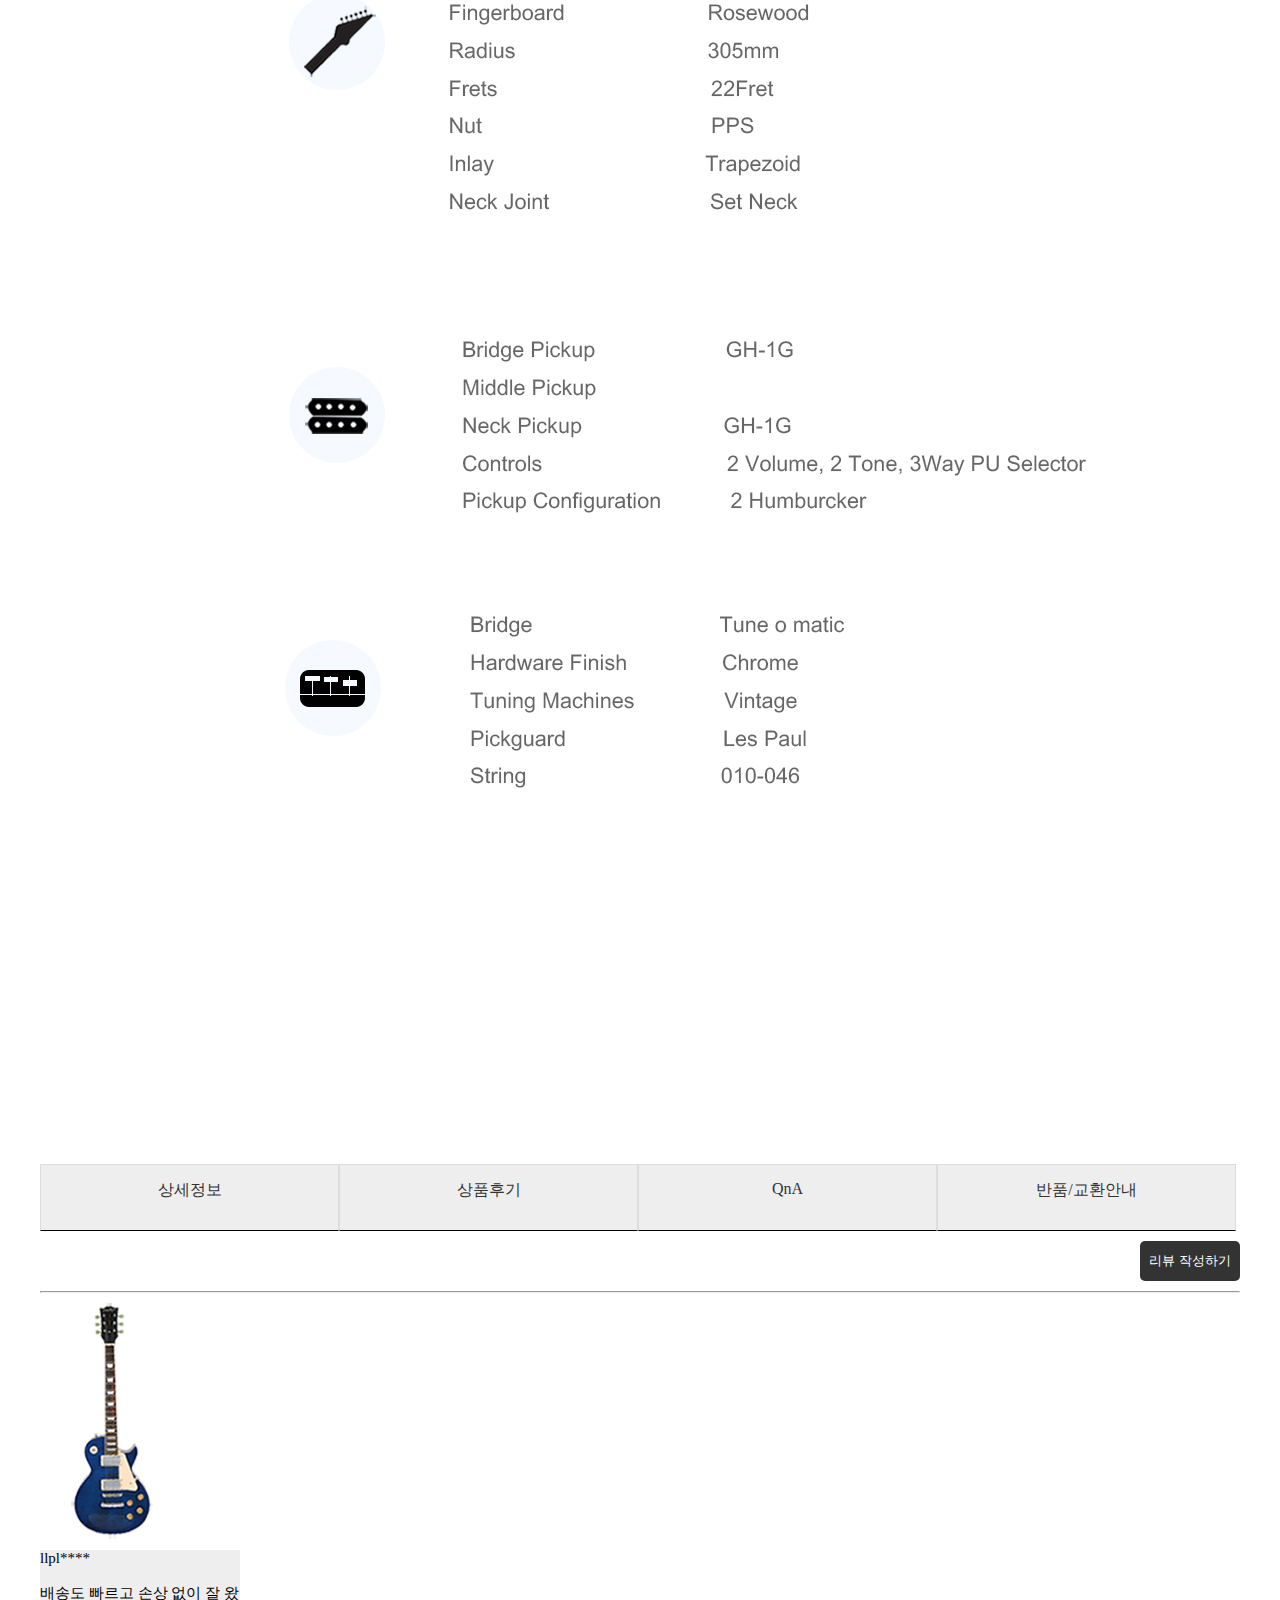
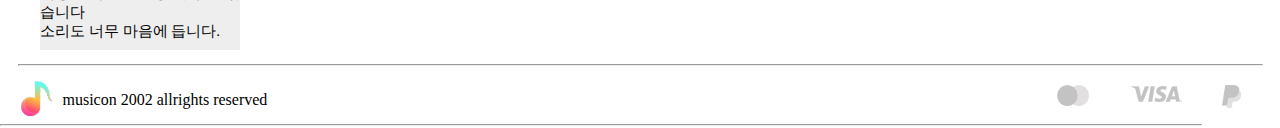
==== commit ed879d69: "project1_220425_1" ====
--- a/sub.html
+++ b/sub.html
@@ -4,7 +4,7 @@
 <meta charset="UTF-8">
 <meta http-equiv="X-UA-Compatible" content="IE=edge">
 <meta name="viewport" content="width=device-width, initial-scale=1.0">
-<title>Document</title>
+<title>music on</title>
 
 
 <link rel="stylesheet" href="css/main.css">
@@ -234,102 +234,150 @@
         </div>
     </div>
 
-
-    <div class="go">
-        <div class="go2">
-            <a href="#11"><div id="1">상품후기</div></a>
-
-        </div> 
-        <div class="go2">
-            <a href="#22"><div id="2">상품상세</div></a>
-    </div> 
-    <div class="go2">
-        <a href="#11"><div id="3">QnA</div></a>
-    </div> 
-    <div class="go2">
-        <a href="#11"><div id="4">교환/반품안내</div></a>
-    </div> 
-
- </div>
+    <div id="shopping2">
+        <ul>
+            <li id="111"><a href="#666">상품후기</a></li>
+            <li id="222"><a href="#777">QnA</a></li>
+            <li id="333"><a href="#888">반품/교환안내</a></li>
+            <li id="444"><a href="#">상품정보</a></li>
+        </ul>
+
+
+
+
+    </div>
+
+     
+
+ 
 
     <div class="detail">
     <img src="img/sub/detail.jpg" alt="detail">
-        
-
-
-    </div>
- <div class="rievew">
-
-
-
- <div class="page">
-
-    <div class="box">
-        <a href="#11"><div id="11">상품후기</div></a>
-    </div>
-    <div class="box">
-        <a href="#1"><div id="22">상품상세</div></a>
-    </div>
-    <div class="box">
-        <div id="44">QnA</div>
-    </div>
-    <div class="box">
-        <div id="55">교환/반품안내</div>
-    </div>
-    </div>
-
-<div class="rr1">
-    <h1>리뷰</h1>
-    <span>(1)</span>
-    <hr>
-    <div class="rrbox">
-    
-    <div><img src="img/sub/view.png" alt="#"></div>
-
-    </div>
-    <hr>
-   <div id="nn">리뷰쓰기</div>
-
-</div>
+    </div>
+        
+   
+
+    <div id="shopping">
+        <ul>
+            <li  id="555"><a href="#444">상세정보</a></li>
+            <li  id="666"><a href="#666">상품후기</a></li>
+            <li  id="777"><a href="#777">QnA</a></li>
+            <li id="888"><a href="#888">반품/교환안내</a></li>
+        </ul>
+
+  
+
+
+      <div id="riview">
+        <button>리뷰 작성하기</button>
+        <hr>
+        <img src="img/sub/rivew.png" alt="#">
+        <p>llpl****<br><br>
+             배송도 빠르고 손상 없이 잘 왔습니다<br>
+             소리도 너무 마음에 듭니다.</p>
+
+      </div>
+
+      <div id="qna">
+          <button>상품문의 글쓰기</button>
+          <table>
+            <tr>
+                <th>4</th>
+                <td><a href="#">소리 문의</a></td>
+                <td>llpl****</td>
+                <td>22.04.25</td>
+                <td>답변완료</td>
+            </tr>  
+
+            <tr>
+                <th>3</th>
+                <td><a href="#">불량 문의</a></td>
+                <td>vvdbsl****</td>
+                <td>22.04.25</td>
+                <td>답변완료</td>
+            </tr>  
+
+            <tr>
+                <th>2</th>
+                <td><a href="#">배송 문의</a></td>
+                <td>lwww****</td>
+                <td>22.04.24</td>
+                <td>답변완료</td>
+            </tr>  
+
+            <tr>
+                <th>1</th>
+                <td><a href="#">색상 문의</a></td>
+                <td>asdf****</td>
+                <td>22.04.23</td>
+                <td>답변완료</td>
+            </tr>  
+
+
+
+          </table>
+      </div>
+
+
+        <div id="text">
+         
+            
+             <table>
+               <tr>
+                    <th>공통</th>
+                    <td>상품 또는 포장이 훼손되어 상품의 가치가 감소한 경우<br>
+                        교환 또는 환불 신청 시간이 경과한 경우(7일이내)<br>
+                        구매 후 사용에 의해 상품의 가치가 감소한 경우<br>
+                        구성상품의 일부가 누락되거나 훼손된 경우<br>
+                        요청에 의한 주문 제작 상품인 경우</td>
+                </tr>       
+                <tr> 
+                
+                <th>앰프 등 전자 장치류</th>
+                
+                
+                    <td>사용자의 과실로 합선등 상품에 고장이 발생한 경우</td>
+                </tr>
+             <tr>
+                    <th>설치형 악기<br>
+                        (건반악기/타악기)</th>
+                    <td>사용에 하자가 없고 설치가 완료된 경우</td>
+               </tr>
+               <tr>
+                    <th>취주악기</th>
+                    <td>상품을 사용한 경우</td>
+                 </tr>   
+                <tr>
+
+                    <th>스트링/케이블</th>
+                    <td>상품을 개봉한 경우</td>
+                </tr>
+                <tr>
+                    <th>LP</th>
+                    <td>상품의 포장을 개봉한 경우</td>
+                </tr>
+                <tr>
+                    <th>액세서리</th>
+                    <td>상품을 사용하여 변형이 생긴 경우</td>
+
+               </tr>
+             </table>
+            
+           
+
+
+       
+
+
+            </div>
+    </div>
+
 
  
 
  
 
   
-<div class="qna">
-    <div id="qq">
-
-
-    <h1>QnA</h1>
-    <span>(1)</span>
-    <hr>
-
-    <div class="qnabox">
-    <img src="img/sub/qothd.PNG" alt="#">
-</div>
-
-</div>
-<hr>
-</div>
-
-  <div class="anso">
-      
-    <h1>교환/반품안내</h1>
-    
-    
-    <div class="dkssobox">
-        <img src="img/dksso.PNG" alt="#">
-    
-
-    </div>
-
-  </div>
-
-
-
-</div>
-
 
  
 <div id="ffin">
@@ -353,7 +401,17 @@
 </div>
 <hr>
 
-
+<script>
+
+
+document.getElementById('#666').onclick=function(){
+document.getElementById('#666').style.color="green";
+
+}
+
+
+
+</script>
 
 
 
--- a/css/sub.css
+++ b/css/sub.css
@@ -1,4 +1,5 @@
 *{margin: 0; padding:0;}
+ul,ol,li{ list-style: none; margin:0; padding:0;}
 .buy{width: 1400px; height: 680px; background-color:#f9f6ef; margin:0 auto; margin-top:15px;} 
 .sell{width:400px; height: 480px; position: relative; top:50px; left:120px; float: left;}
 .bt button{width:100px; height:100px; margin:70px 20px 0 0; cursor: pointer; border:none;}
@@ -42,38 +43,54 @@
 
 
 
-.detail{ width: 1200px; height: 7516px; background-color: #666; margin:0 auto;}
+.detail{ width: 1200px; height: 7516px;  margin:0 auto;}
+
+
+#shopping2{width: 1200px; height: 50px; margin:200px auto 0;}
+#shopping2 >ul{width: 1200px; height: 50px; margin:40px auto 0;}
+#shopping2 ul li{width:297px; height: 100%; background-color: #eee; float: left; text-align: center;
+                padding:15px 0 0 0; border:1px solid #ddd;font-size: 16px;}
+#shopping2 ul li a{text-decoration: none; color:#333; font-family:'나눔고딕OTF';}
 
 
 
-.rievew{width: 1200px; height: 650px; margin:0 auto;}
-.page{width: 1200px; height: 40px;  margin:0 auto; display: inline; }
-.box{width: 120px; height: 31px; margin:10px 10px 0 15px;}
+#shopping{width: 1200px; height: 500px; margin:200px auto 0;}
+#shopping >ul{width: 1200px; height: 50px; margin:40px auto 0;}
+#shopping ul li{width:297px; height: 100%; background-color: #eee; float: left; text-align: center;
+                padding:15px 0 0 0; border:1px solid #ddd; border-bottom:1px solid #000; font-size: 16px;}
+#shopping ul li a{text-decoration: none; color:#333; font-family:'나눔고딕OTF';}
+#text{display: none;}
 
-.rr1 h1{ display: inline-block; margin:15px; font-family: 나눔고딕OTF; margin:27px 10px 5px 0;}
-.rr1 span{margin:10px 0 0 -15px; font-size: 17px; font-family: 나눔고딕OTF;}
-.rrbox{ width: 1200px; height:400px;}
-.rrbox div{width: 250px; height: 300px; background-color: #fff; position: relative;left:20px; top:30px; display: ;}
-.rievew div{float: right; width: 120px; height: 31px; background-color: #fff; border:1px solid #666; font-family: 나눔고딕OTF; cursor:pointer
-                ;margin:10px 0 0 0;}
-.rrbox img{width: 270px; height: 350px;}
+#riview button{margin:10px 0 10px 1100px; width: 100px; height: 40px; font-family:'나눔고딕OTF' ; background-color: #333; color:#fff; border:none; border-radius: 5px;}
+#riview img{margin:5px 0 0 10px;}
+#riview p{width: 200px; height: 100px; background-color: #eee; font-family:'나눔고딕OTF' ; font-size: 15px;}
 
-.dossobox{width: 1200px; height: 400px;}
-.qnabox{width: 1200px; height: 400px;}
+#riview button:hover{background-color: #999;}
 
-.anso{ display: inline-block; margin:15px; font-family: 나눔고딕OTF; margin:27px 10px 5px 0;}
-#qq{display: none;}
-.anso{display: none;}
-.qna{display: inline-block; margin:15px; font-family: 나눔고딕OTF; margin:27px 10px 5px 0;}
+#text table{border:1px solid #ddd; font-family:'나눔고딕OTF'; width: 1200px; height:400px; border:1px solid #ddd;}
+#text th{border:1px solid #ddd;}
+#text td{border:1px solid #ddd;}
 
+#qna th{width: 80px; border-bottom:1px solid #eee; color:#333;}
+#qna table td:first-of-type{width: 770px; border-bottom:1px solid #eee;}
+#qna table td:first-of-type >a{color:#333;}
+#qna table td:nth-of-type(2){width: 80px; text-align: center; border-bottom:1px solid #eee;}
+#qna table td:nth-of-type(3) {width:120px; text-align:center; border-bottom:1px solid #eee;}
 
-.qna h1{display: inline-block;}
+#qna table td:last-of-type {width:150px; text-align:center; border-bottom:1px solid #eee;}
 
-.page div:hover{ background-color: #666; color:#fff;}
-.page div{transition:all 0.3s ease;}
-.go div:hover{background-color: #666; color:#fff;}
-#nn:hover{background-color: #666; color:#fff;}
-.go div{transition:all 0.3s ease;}
-#aa:hover{background-color: #fff; color:#333;}
-#aa{transition:all 0.3s ease;}
-.page div:visited{background-color: rgb(182, 23, 23); color:#fff;}+#qna table {width:1200px; height:450px; margin:0 auto; text-align:center; font-size: 15px;}
+
+#qna button {float:right; margin:25px 0px; width:120px; height:40px; color:#fff; font-size:14px; background-color:#333; border:1px solid #ddd;
+                border-radius: 5px;}
+
+#qna button:hover {cursor:pointer; background-color: #999;}
+
+#qna table {display:inline-block; margin:0px auto; border-top:1px solid #333; line-height:50px; width:1200px; font-size:13px; color:#333;}
+
+#qna table a{text-decoration: none;}
+#qna table a:hover{text-decoration: underline;}
+
+#qna{display:none;}
+
+#qna ul:hover{cursor: pointer;}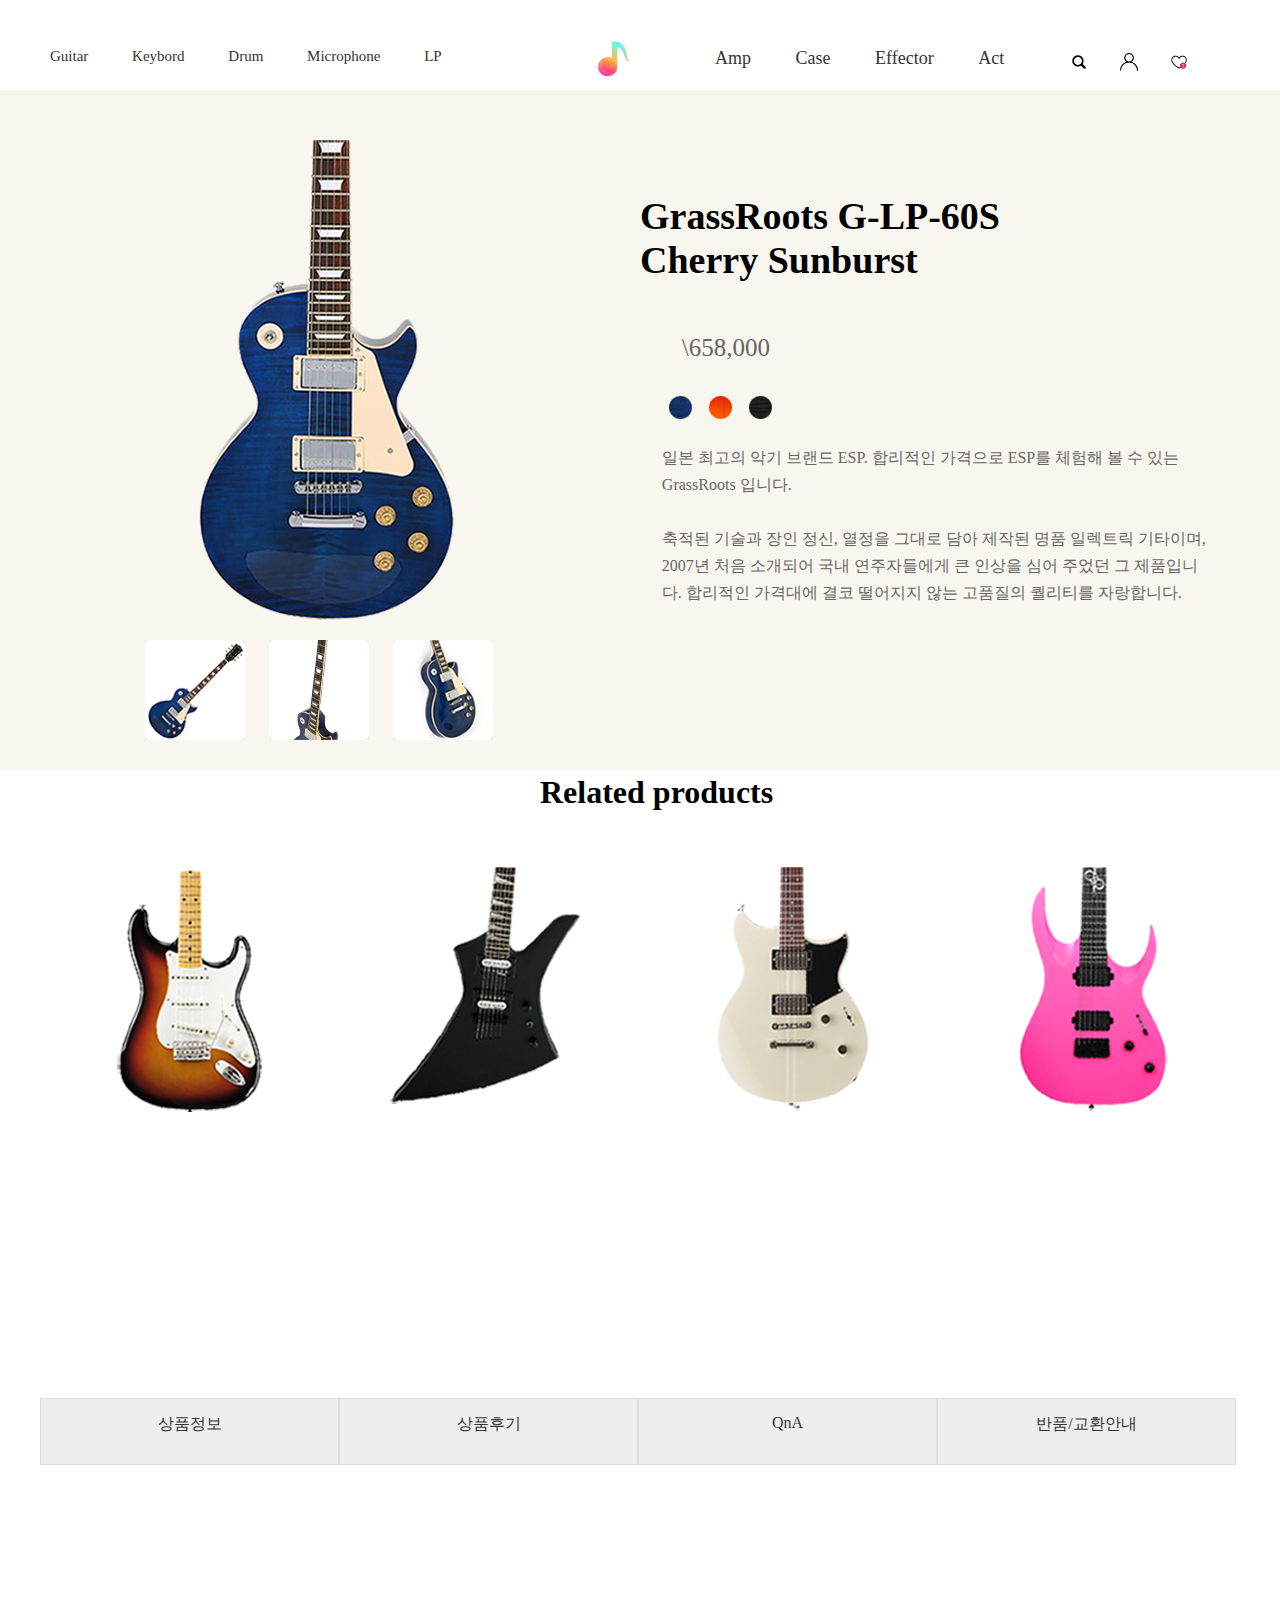
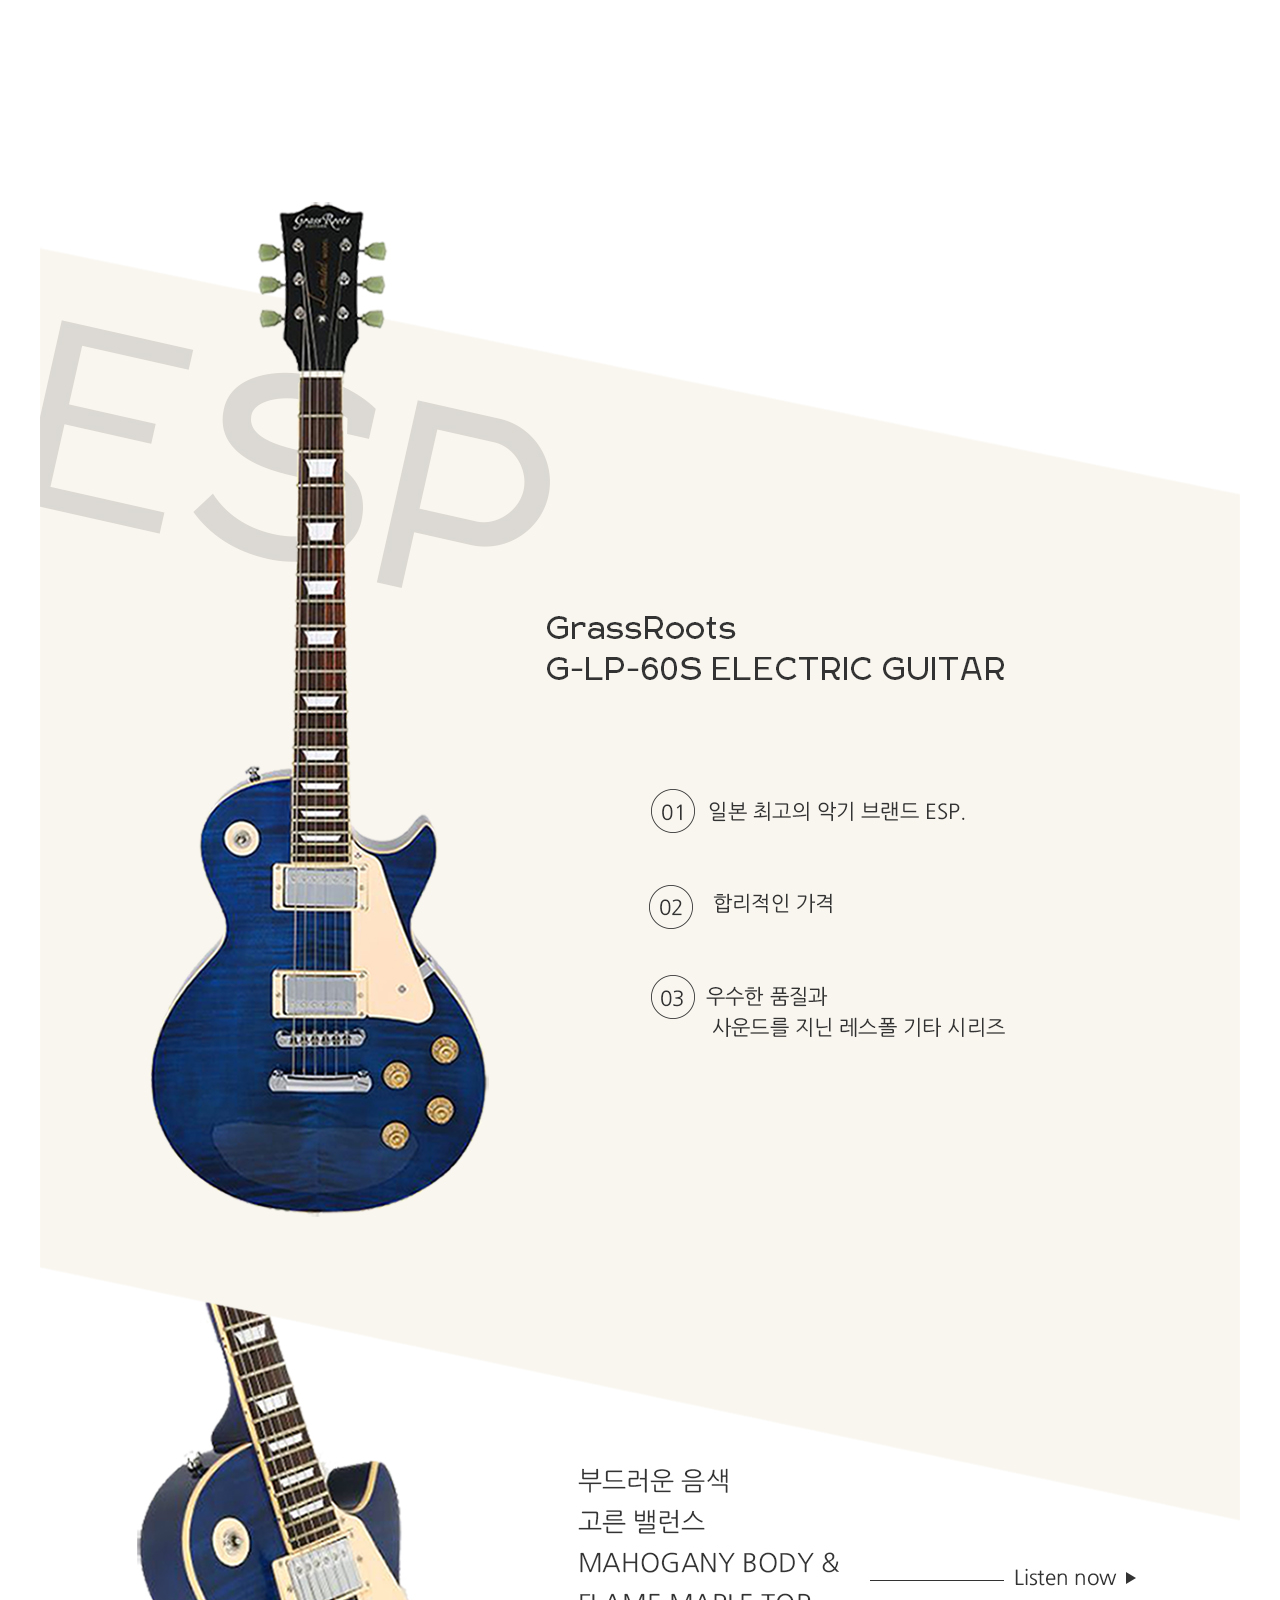
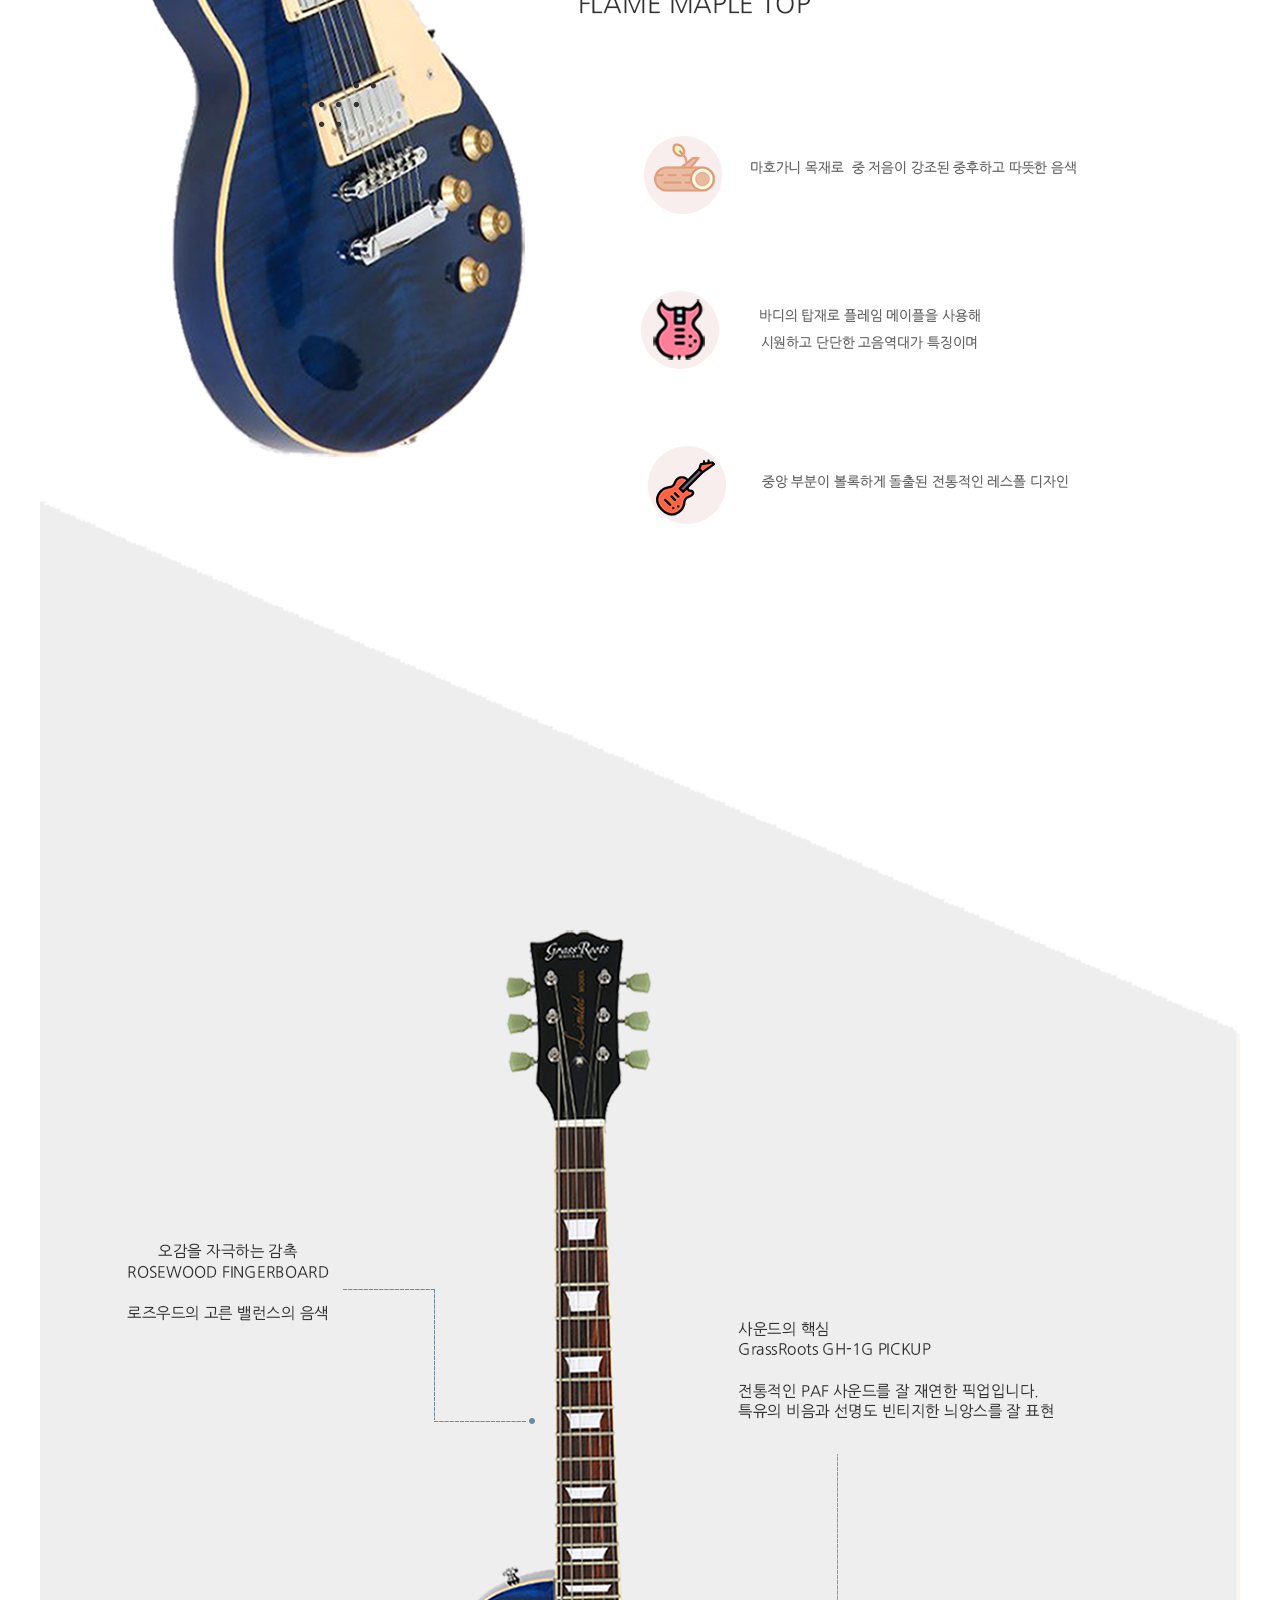
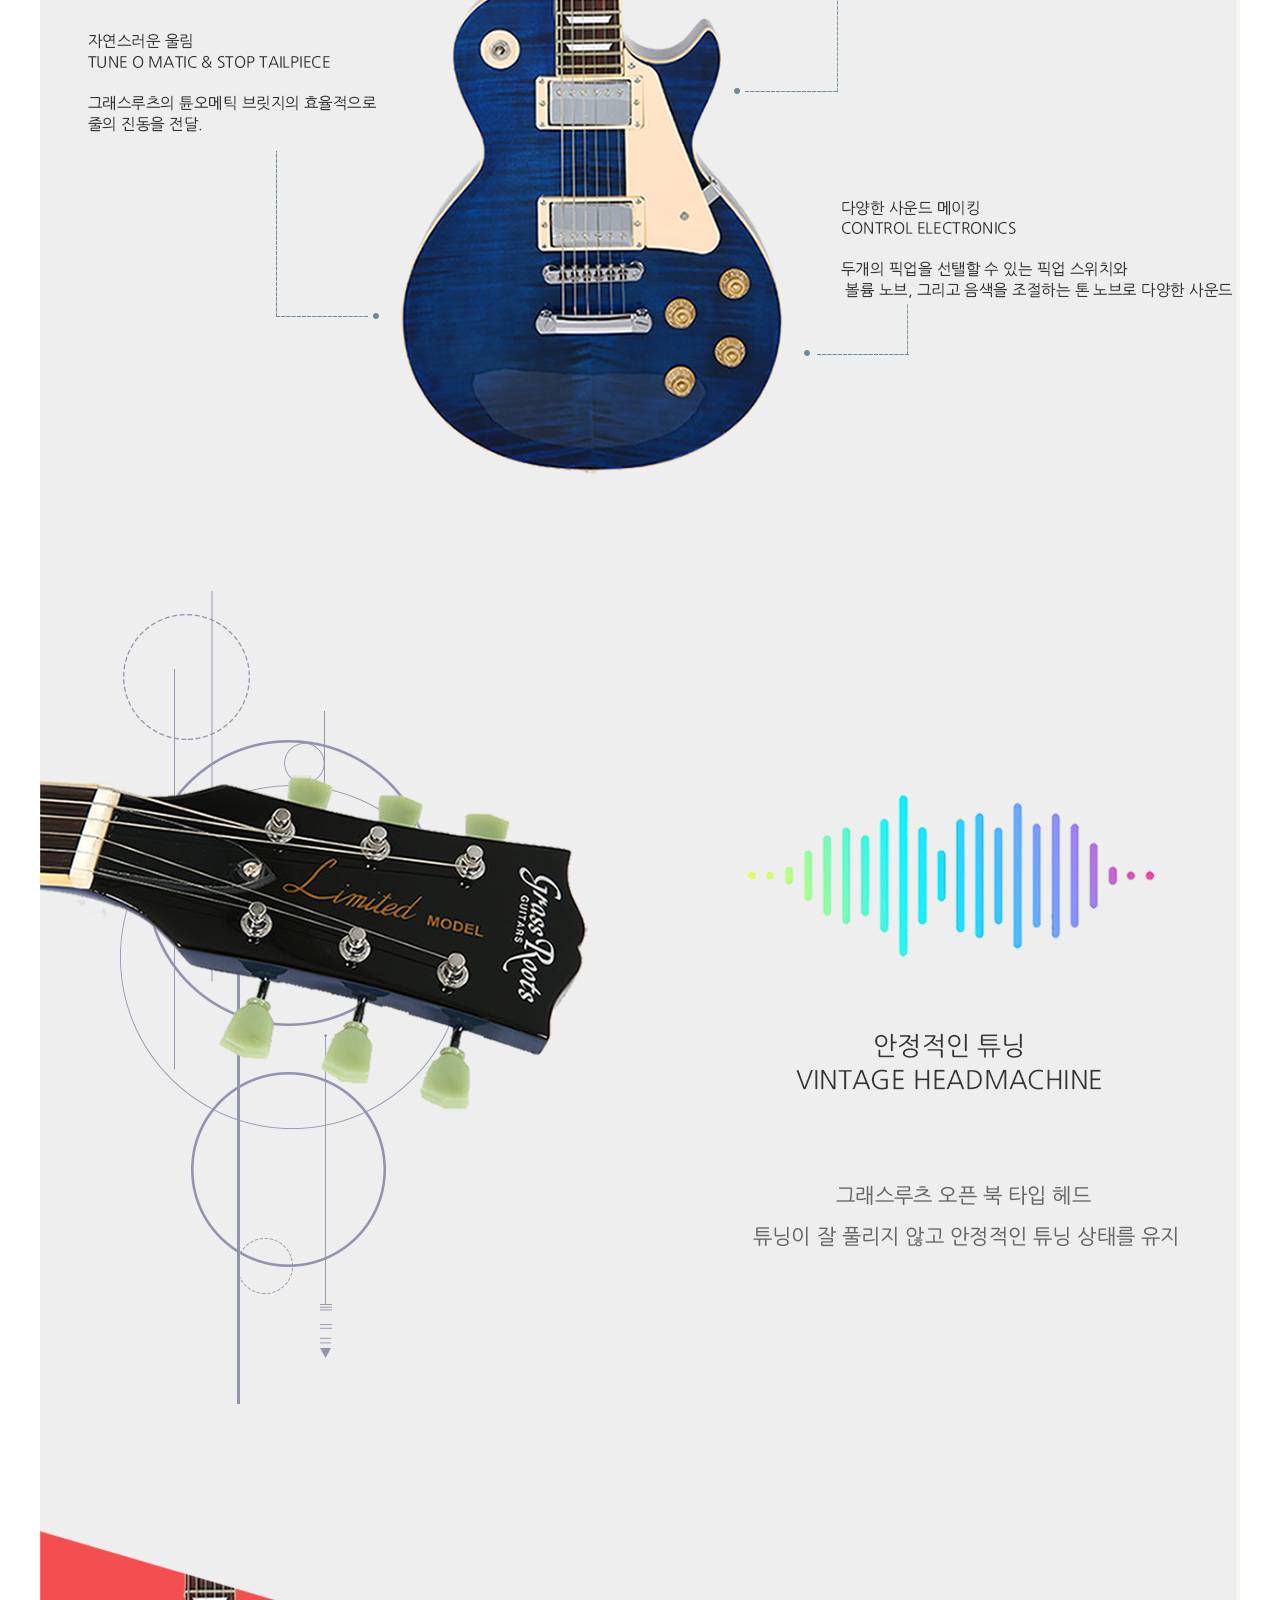
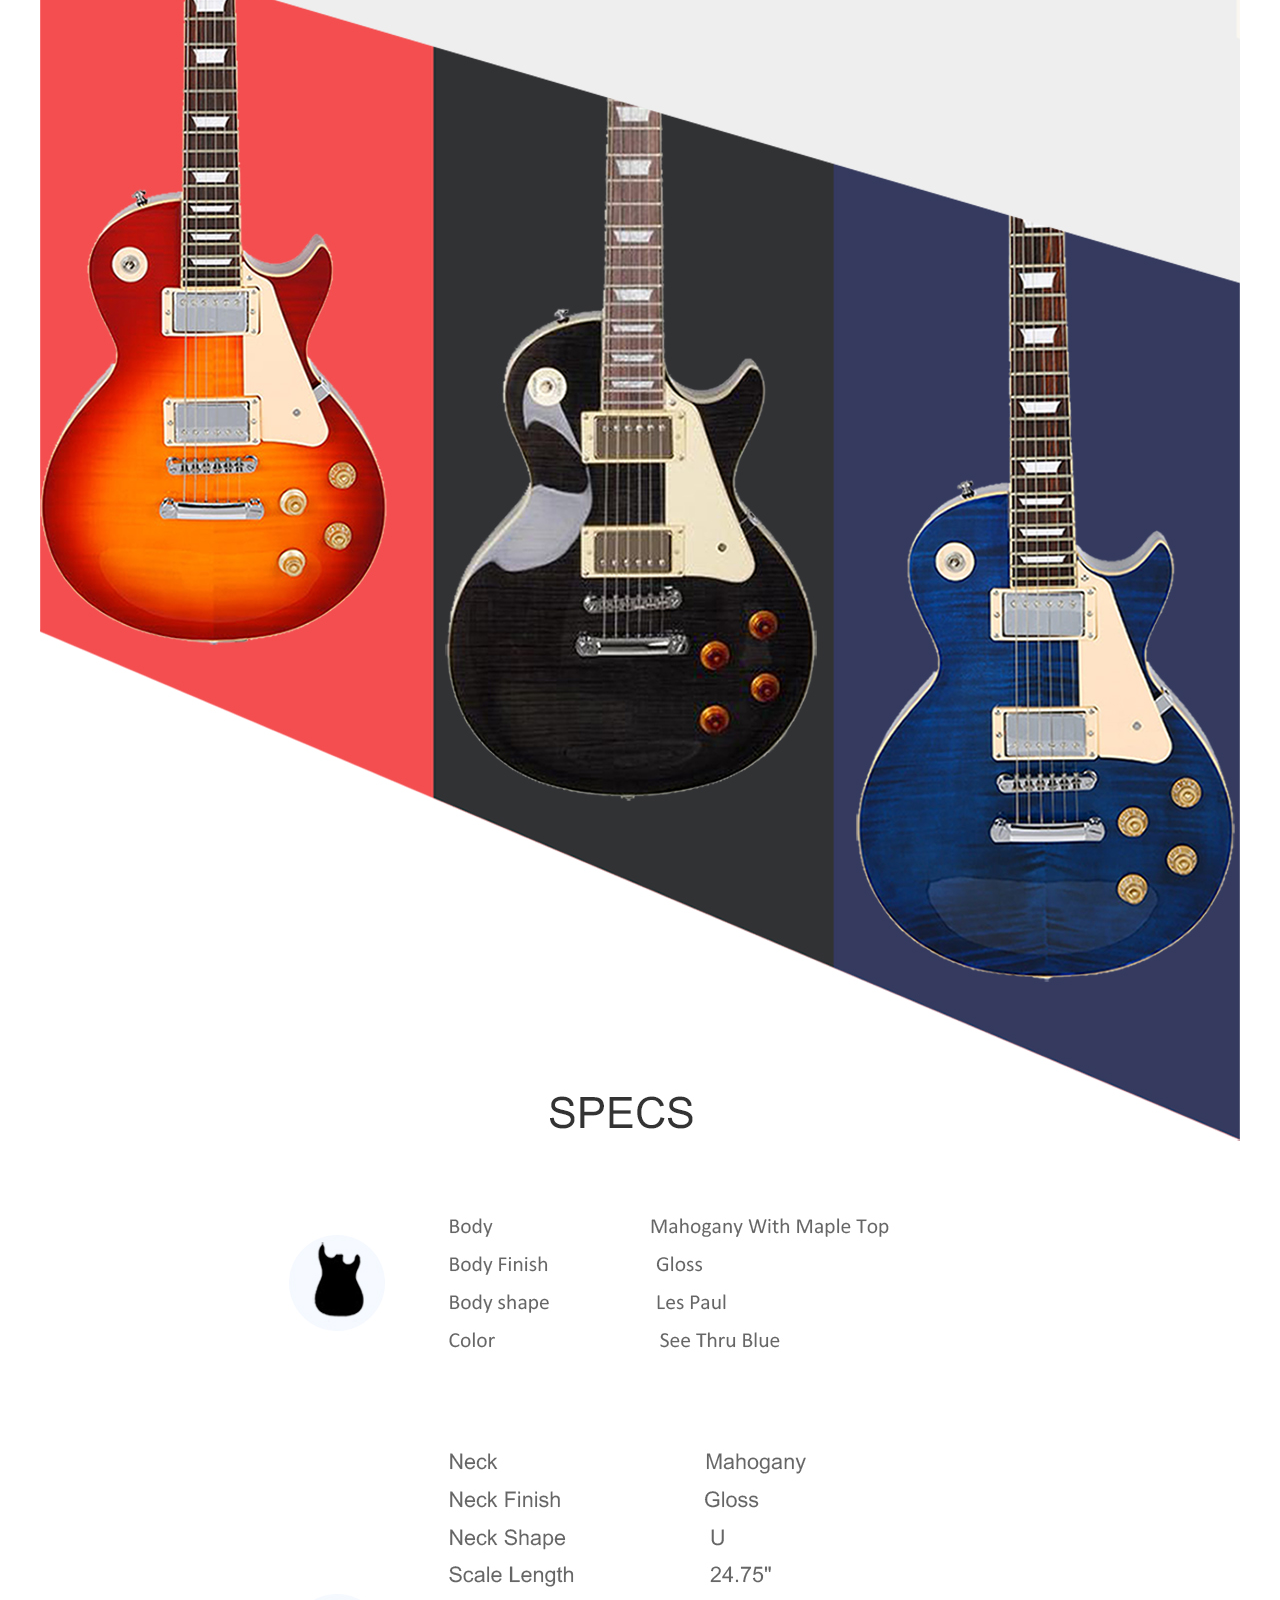
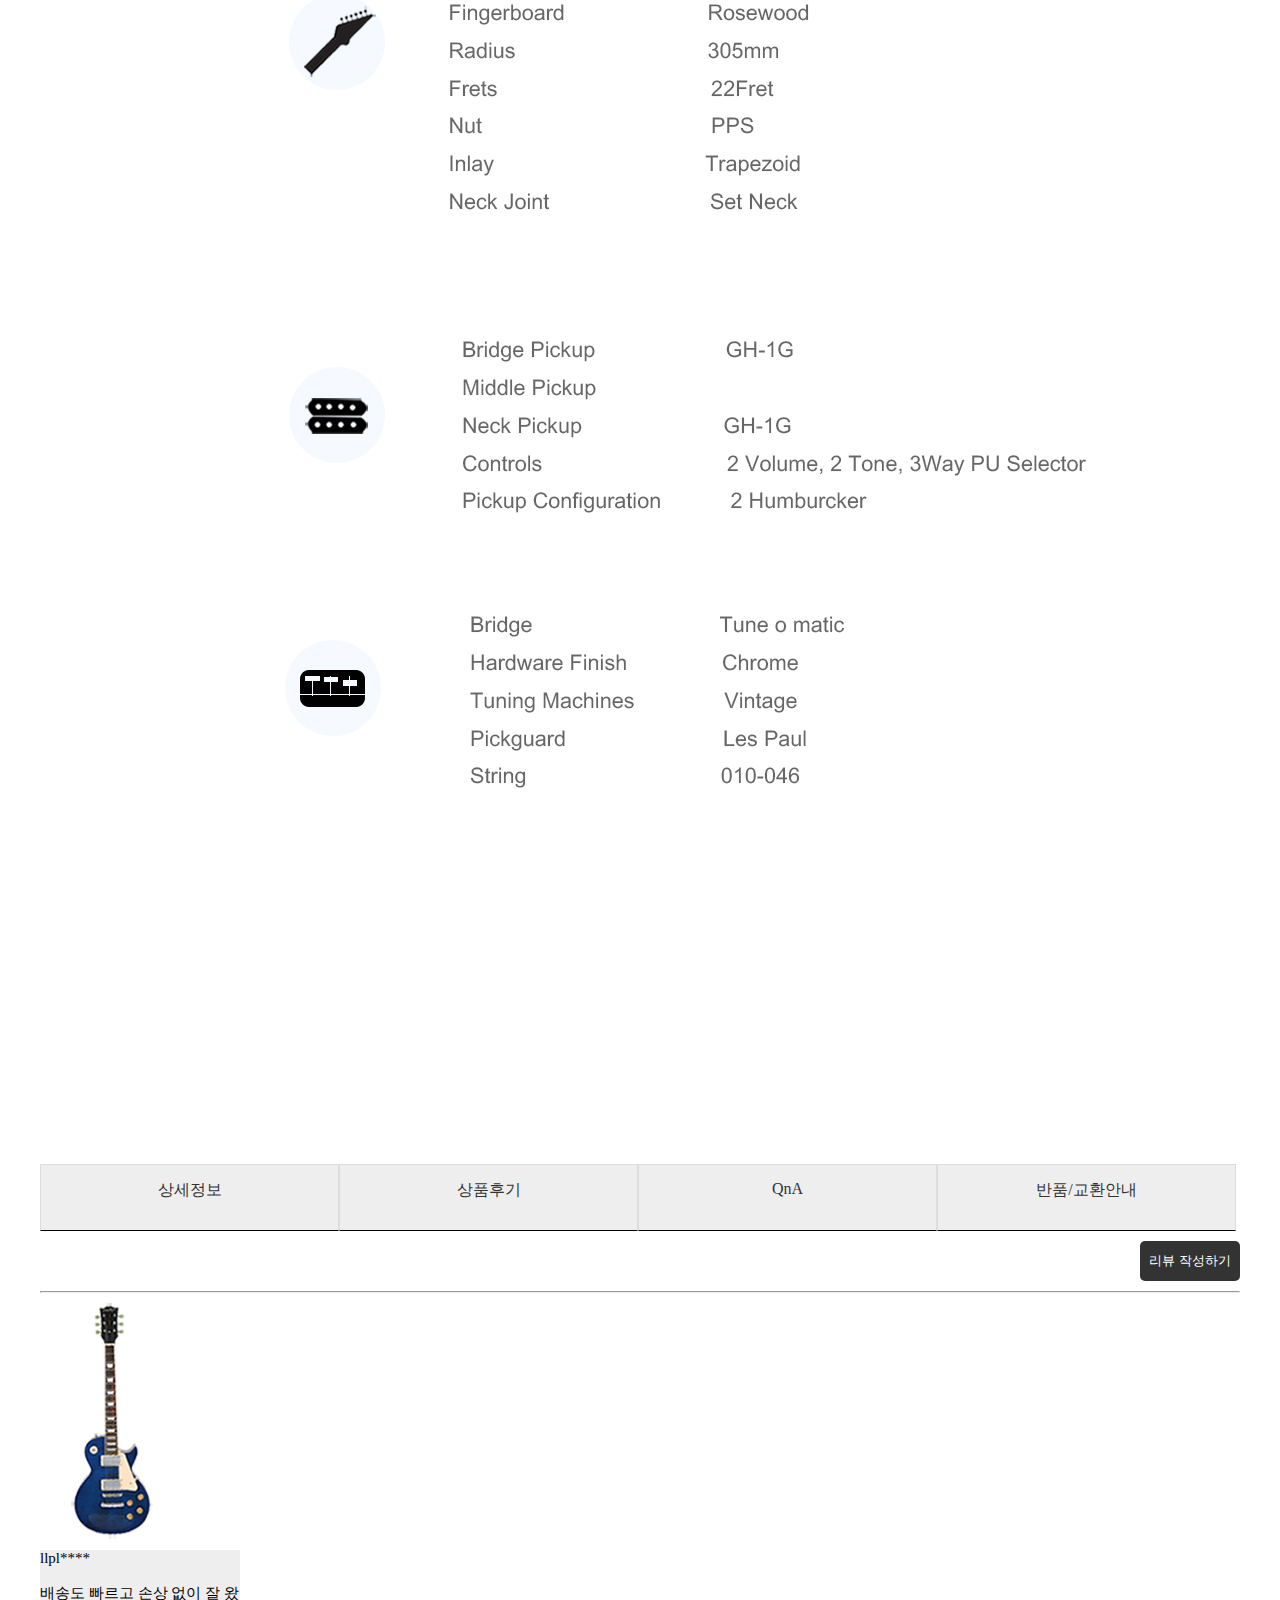
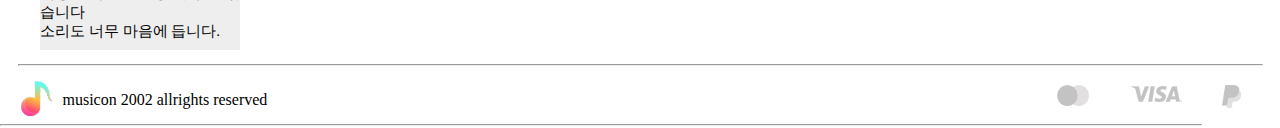
==== commit 1ed40148: "project1_220426" ====
--- a/sub.html
+++ b/sub.html
@@ -193,7 +193,17 @@
             2007년 처음 소개되어 국내 연주자들에게 큰 인상을 심어 주었던 그 제품입니다.
             합리적인 가격대에 결코 떨어지지 않는 고품질의 퀄리티를 자랑합니다.</p>
         </div>
-            <button id="aa">buy</button>
+            <div class="box3">
+                <div class="bg"> </div>
+            
+             <div class="info">
+               <h3>buy</h3>
+             </div>
+               
+
+
+            </div>
+           
 
 
 
@@ -236,10 +246,11 @@
 
     <div id="shopping2">
         <ul>
+            <li id="444"><a href="#">상품정보</a></li>
             <li id="111"><a href="#666">상품후기</a></li>
             <li id="222"><a href="#777">QnA</a></li>
             <li id="333"><a href="#888">반품/교환안내</a></li>
-            <li id="444"><a href="#">상품정보</a></li>
+           
         </ul>
 
 
--- a/css/sub.css
+++ b/css/sub.css
@@ -5,7 +5,8 @@
 .bt button{width:100px; height:100px; margin:70px 20px 0 0; cursor: pointer; border:none;}
 .bt{margin-left:145px; clear:both;}
 .buy h1{ float: right; position: relative; bottom:550px; right:400px; font-size: 38px; font-family: 'Franklin Gothic Demi';}
-.buy span{float: right; position: relative; bottom:410px; font-size: 25px; right:270px; color:#666; font-family: Arial, Helvetica, sans-serif;}
+.buy span{float: right; position: relative; bottom:410px; font-size: 25px; right:270px; color:#666; font-family: '나눔고딕OTF';}
+
 .buy span img{ width: 30px; height: 30px; position: relative; top:7px; right:5px;} 
 .color{ width: 25px; height: 25px;  float: right; position: relative; bottom:350px; right:165px; margin:0 15px 0px 0;cursor: pointer}
 .color button{border:none; cursor:pointer;}
@@ -14,8 +15,21 @@
 .buy #aa{ width:350px; height: 40px; float: right; position: relative; right:350px;bottom:200px; background-color: #666; color:#fff; font-size: 18px; border:none; 
             border-radius: 10px; cursor: pointer;}
 .sell img{position: relative;}
+#aa:hover{background-color: #fff; color:#333;}
+#aa{transition:all 0.3s ease;}
 
-        
+.box3 .info h3{font-size: 28px; margin:8px 0px 0 0px; color:#fff; transition:0.4s ease-in-out;}
+.box3 .info{position:absolute; left:0; top:auto; bottom:0; right:0; z-index:5; text-align: center;color:#333; 
+        width: 250px; height: 60px; transition:0.4s ease-in-out; }
+
+.box3{position:relative;cursor:pointer;width: 250px; height: 60px; overflow: hidden;
+         background-color: #333;border-radius: 50px; float: right;bottom: 200px; right:400px;}
+.box3 .bg{position:absolute; left:-100%; top:auto; bottom:0; right:0; z-index:2; background-color: #fff;
+        width: 250px; height: 80px; transition:all 0.4s ease-in-out;}
+
+      .box3:hover .bg {opacity:1; left: 0;margin:0px 0 0 0;} 
+
+.box3 .info h3:hover{color:#333; opacity:1;}
 
 #z{display:none;}
 #x{display:none;}
@@ -60,6 +74,8 @@
                 padding:15px 0 0 0; border:1px solid #ddd; border-bottom:1px solid #000; font-size: 16px;}
 #shopping ul li a{text-decoration: none; color:#333; font-family:'나눔고딕OTF';}
 #text{display: none;}
+#shopping ul li:hover{background-color: #fff;}
+#shopping2 ul li:hover{background-color: #fff;}
 
 #riview button{margin:10px 0 10px 1100px; width: 100px; height: 40px; font-family:'나눔고딕OTF' ; background-color: #333; color:#fff; border:none; border-radius: 5px;}
 #riview img{margin:5px 0 0 10px;}
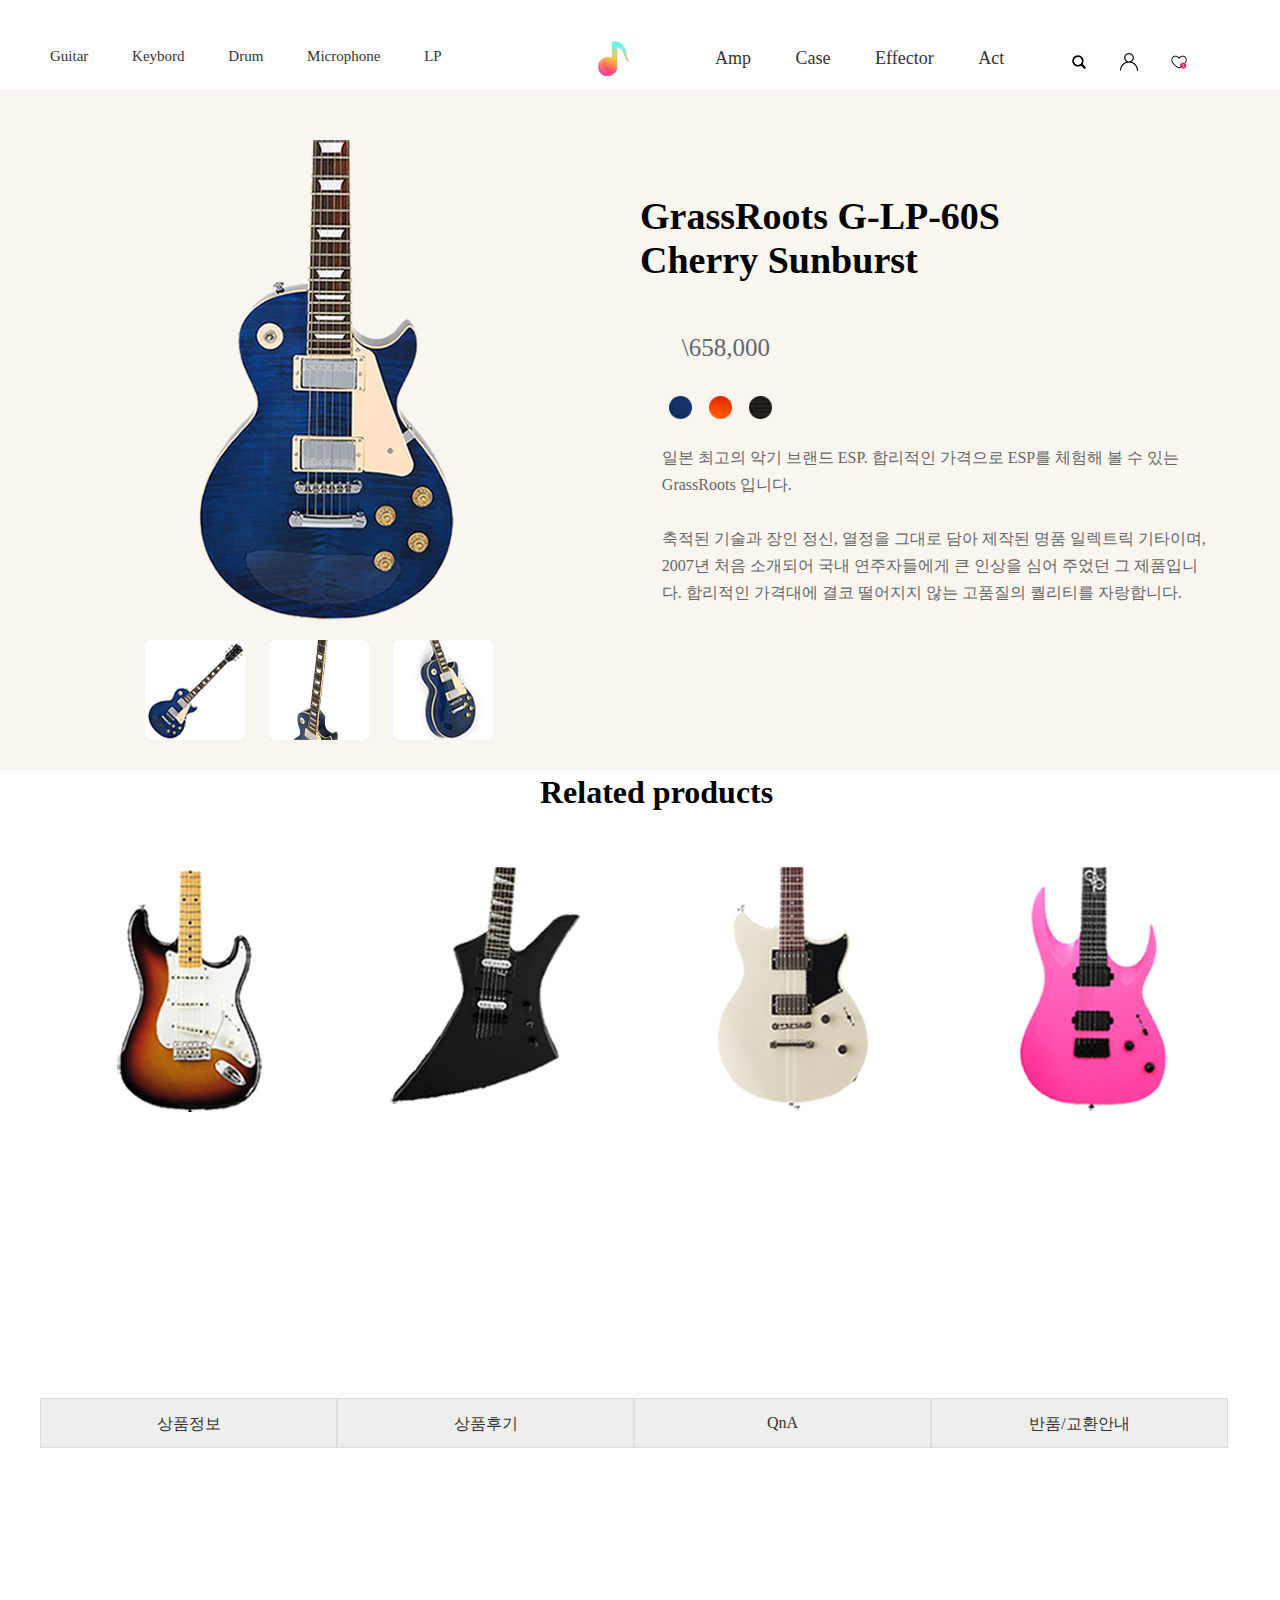
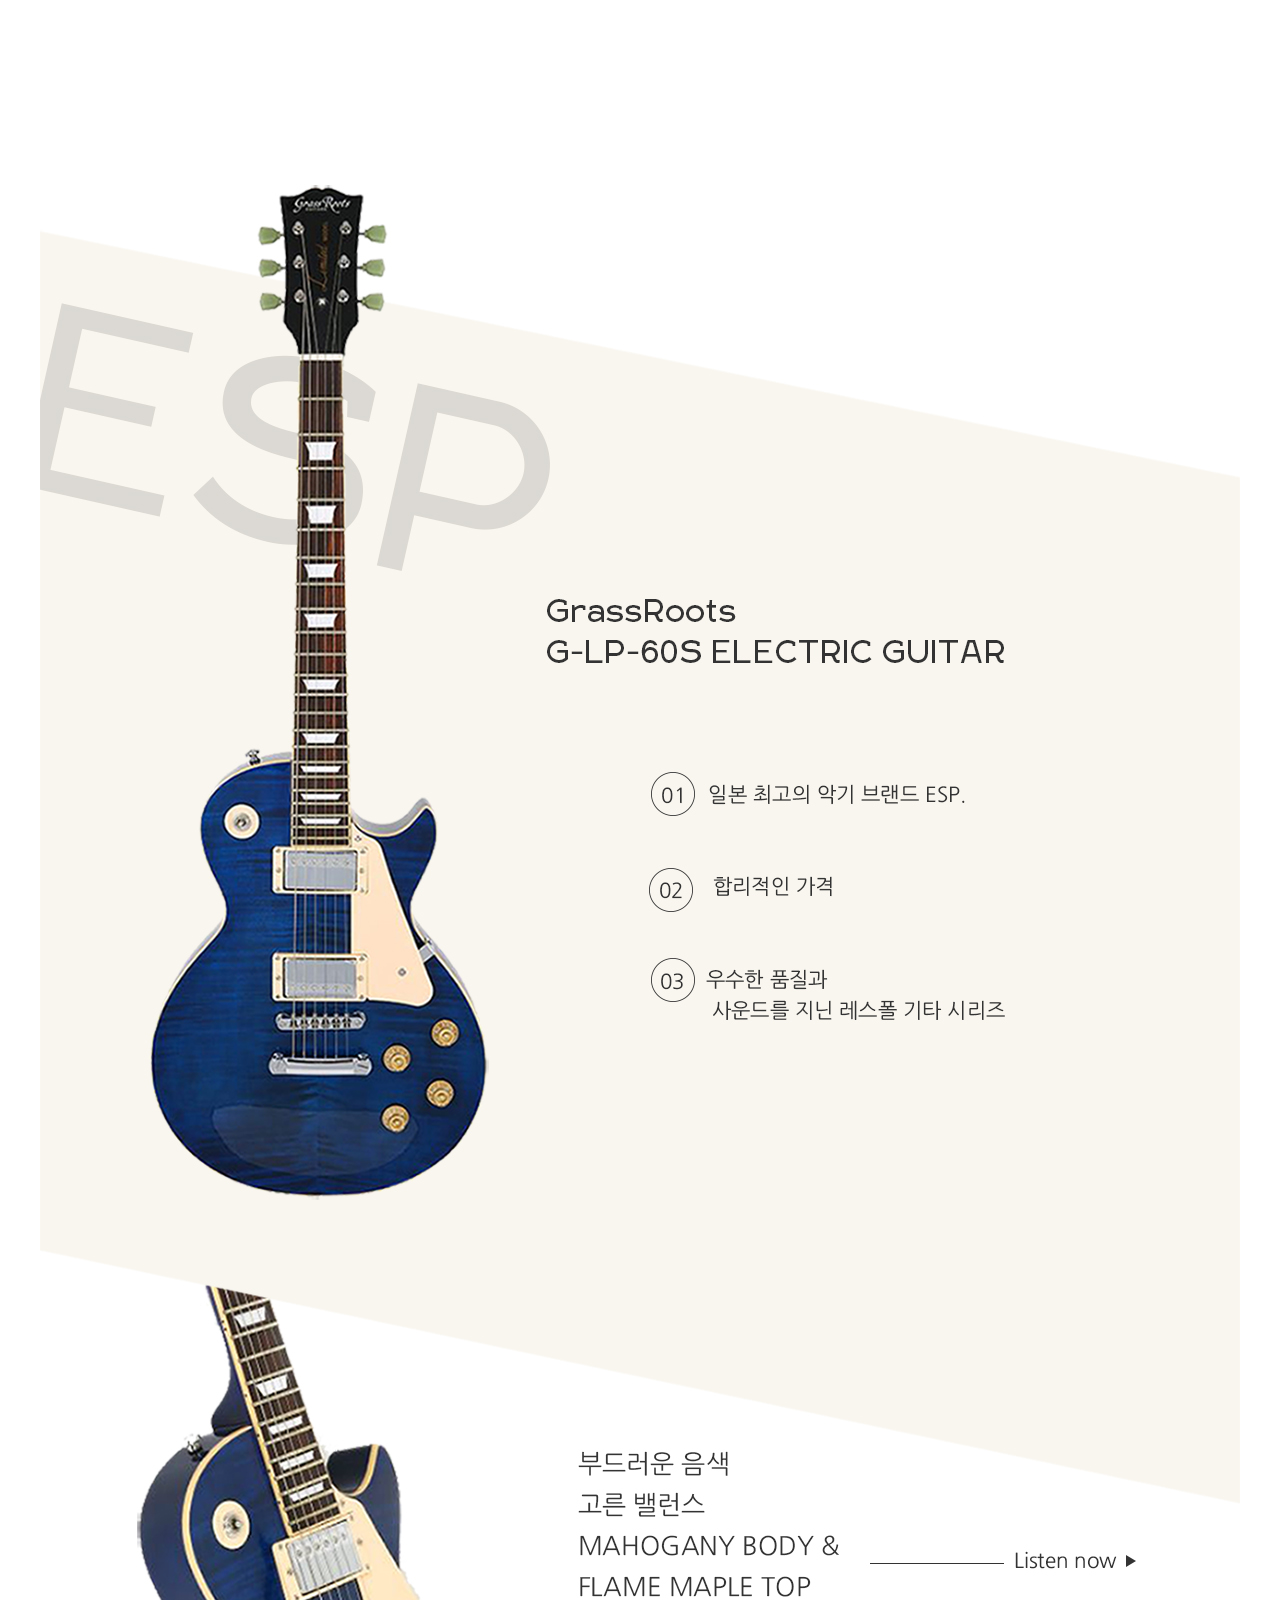
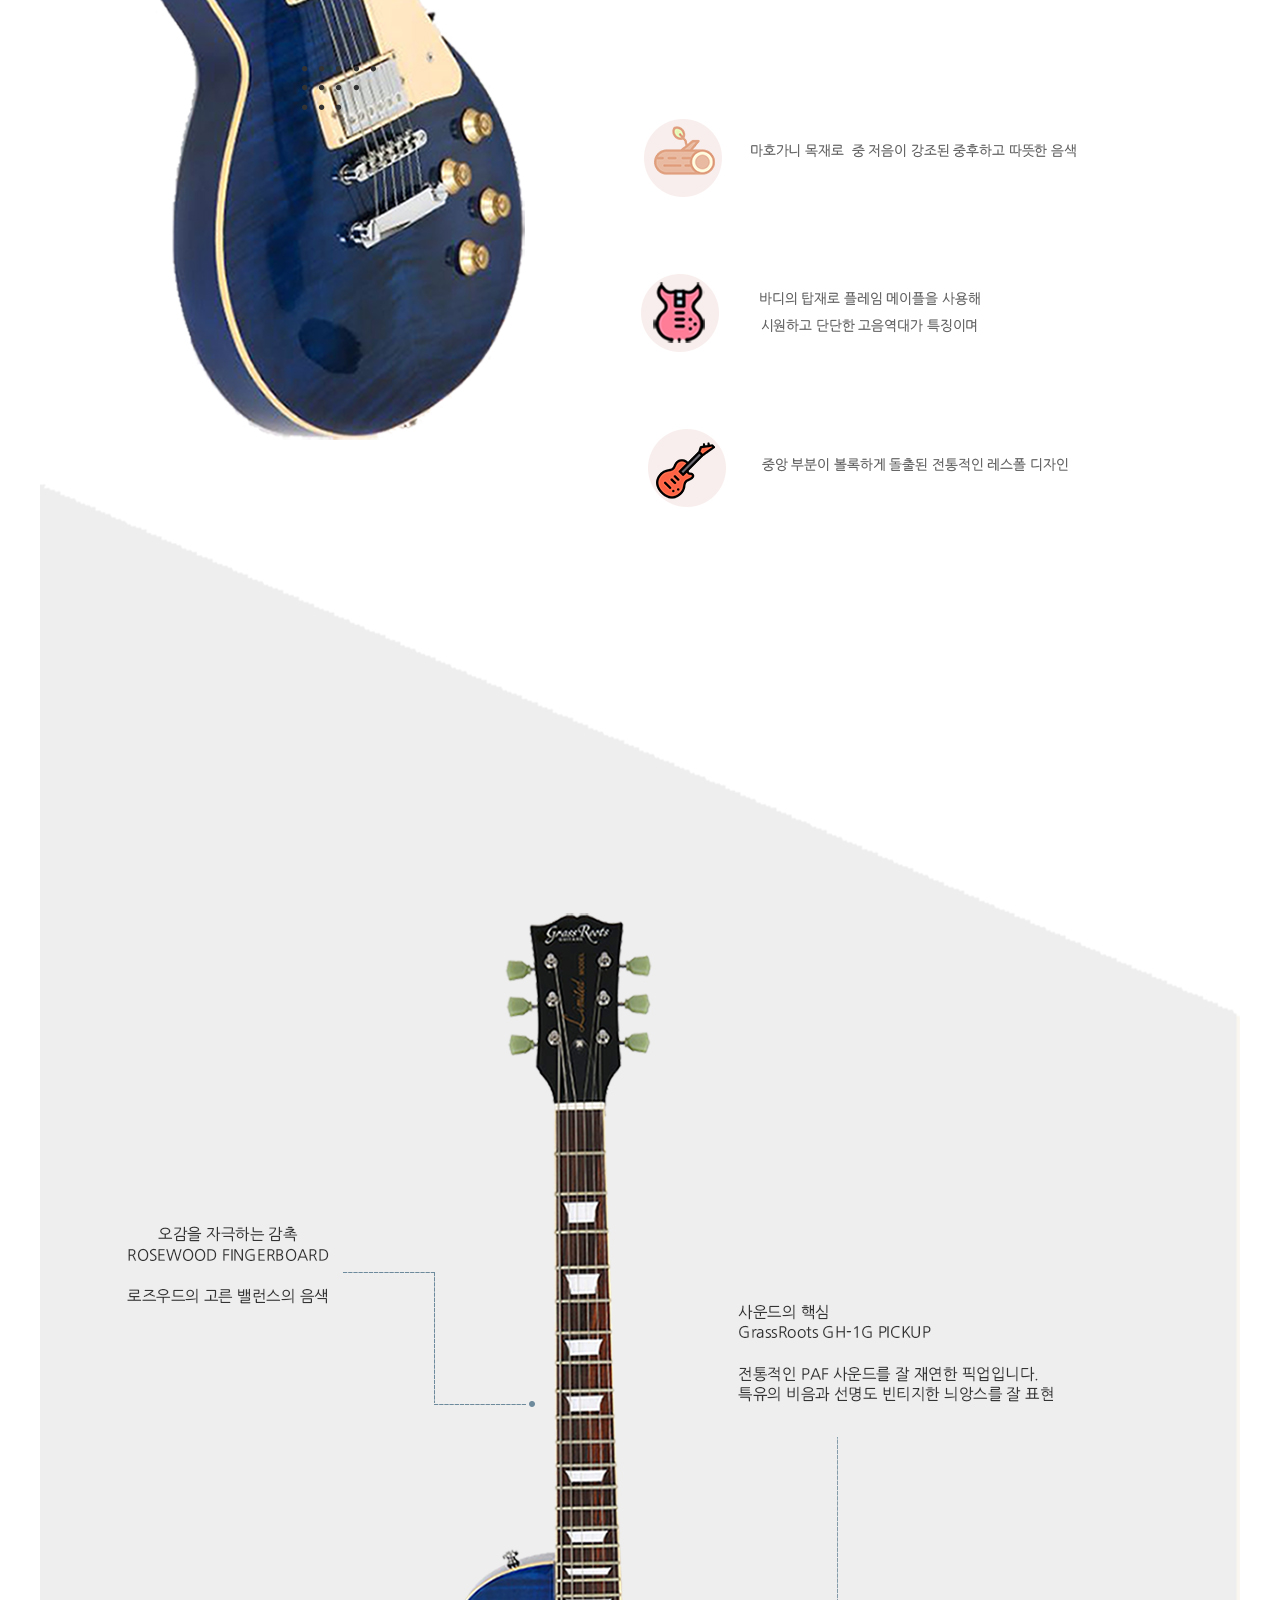
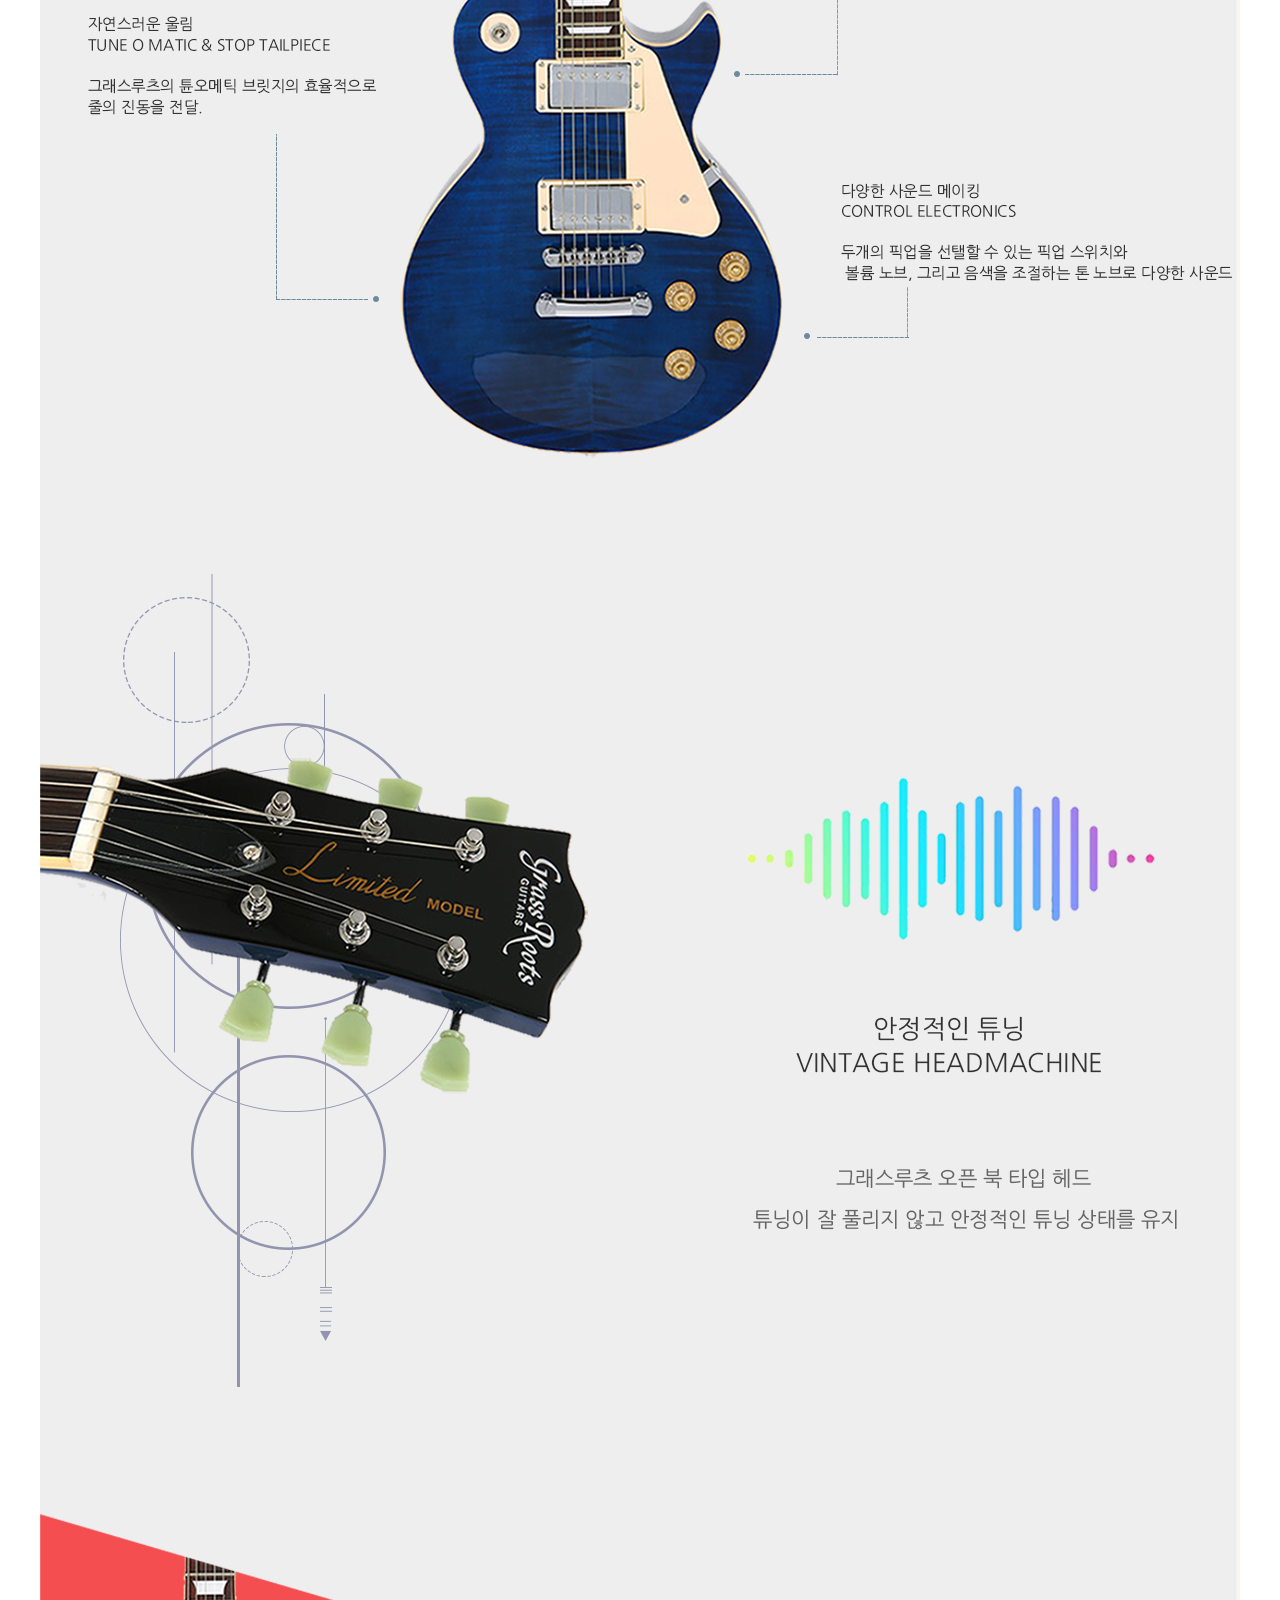
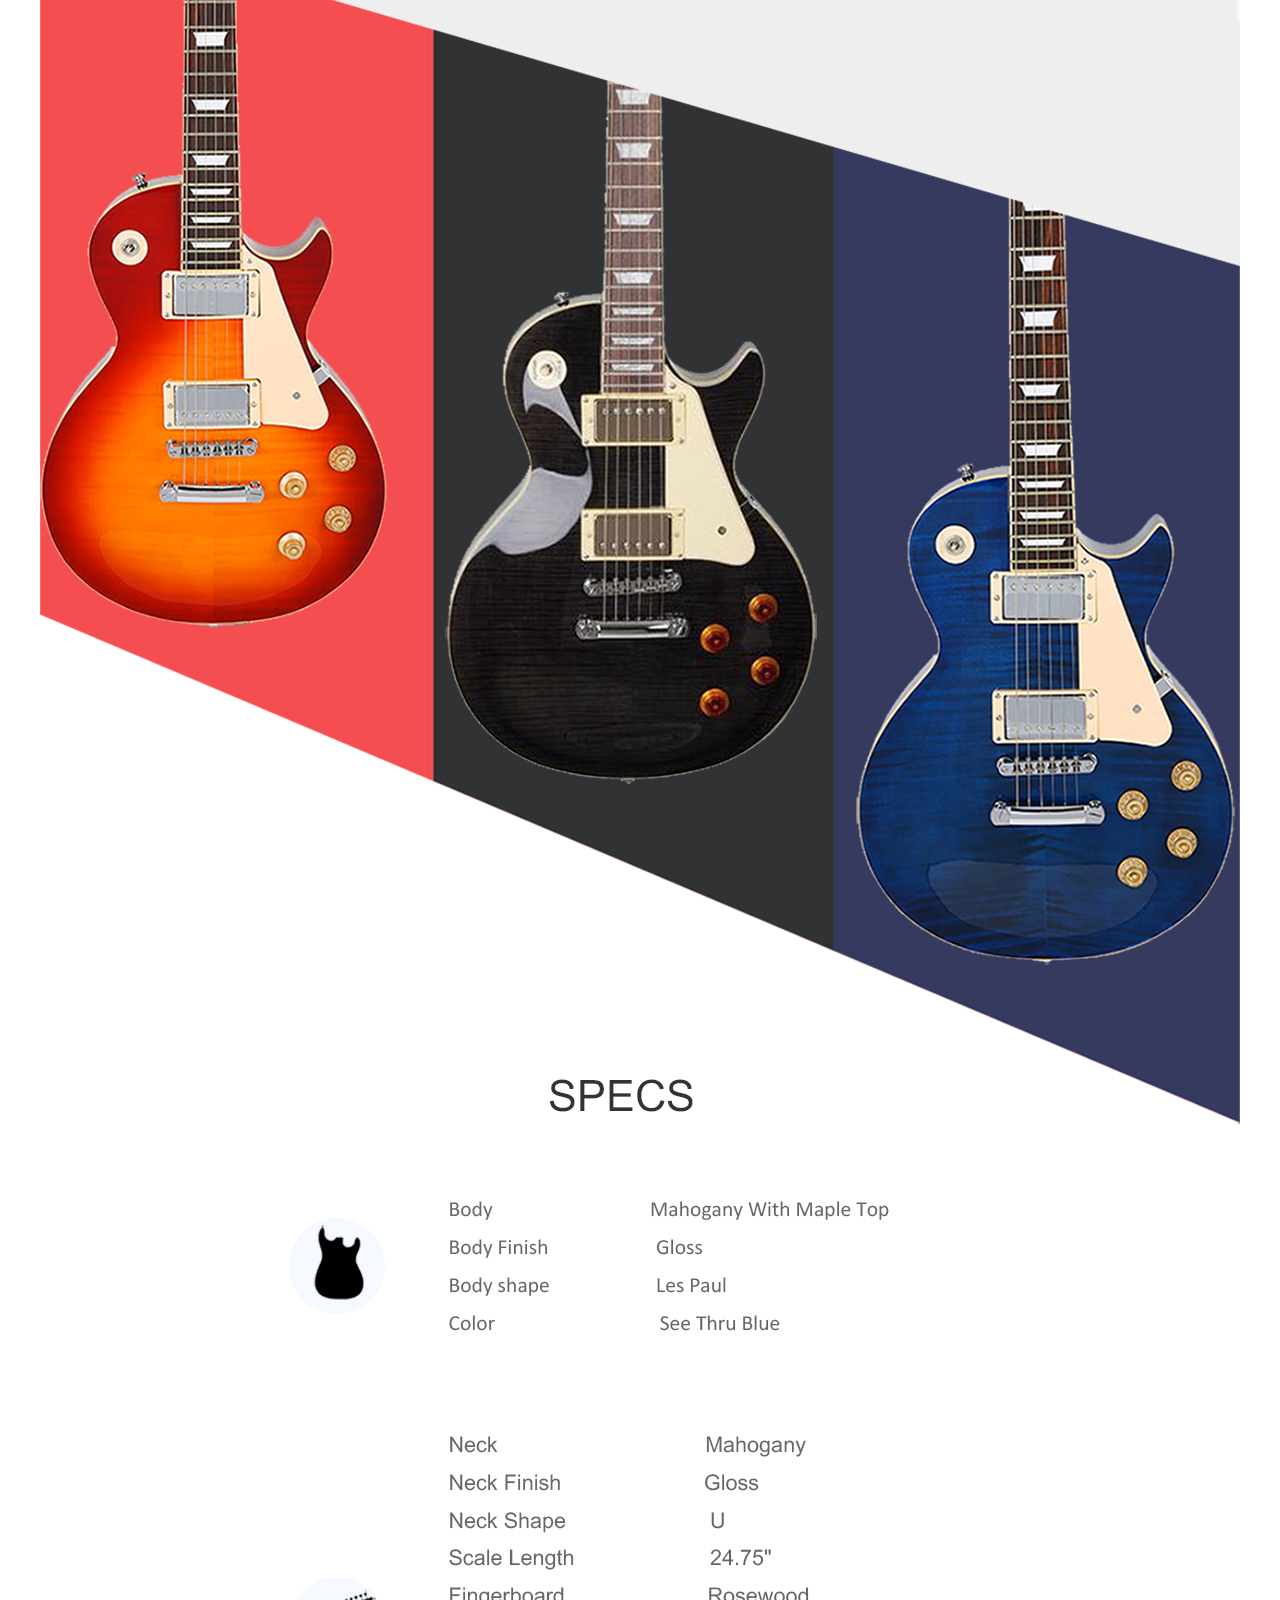
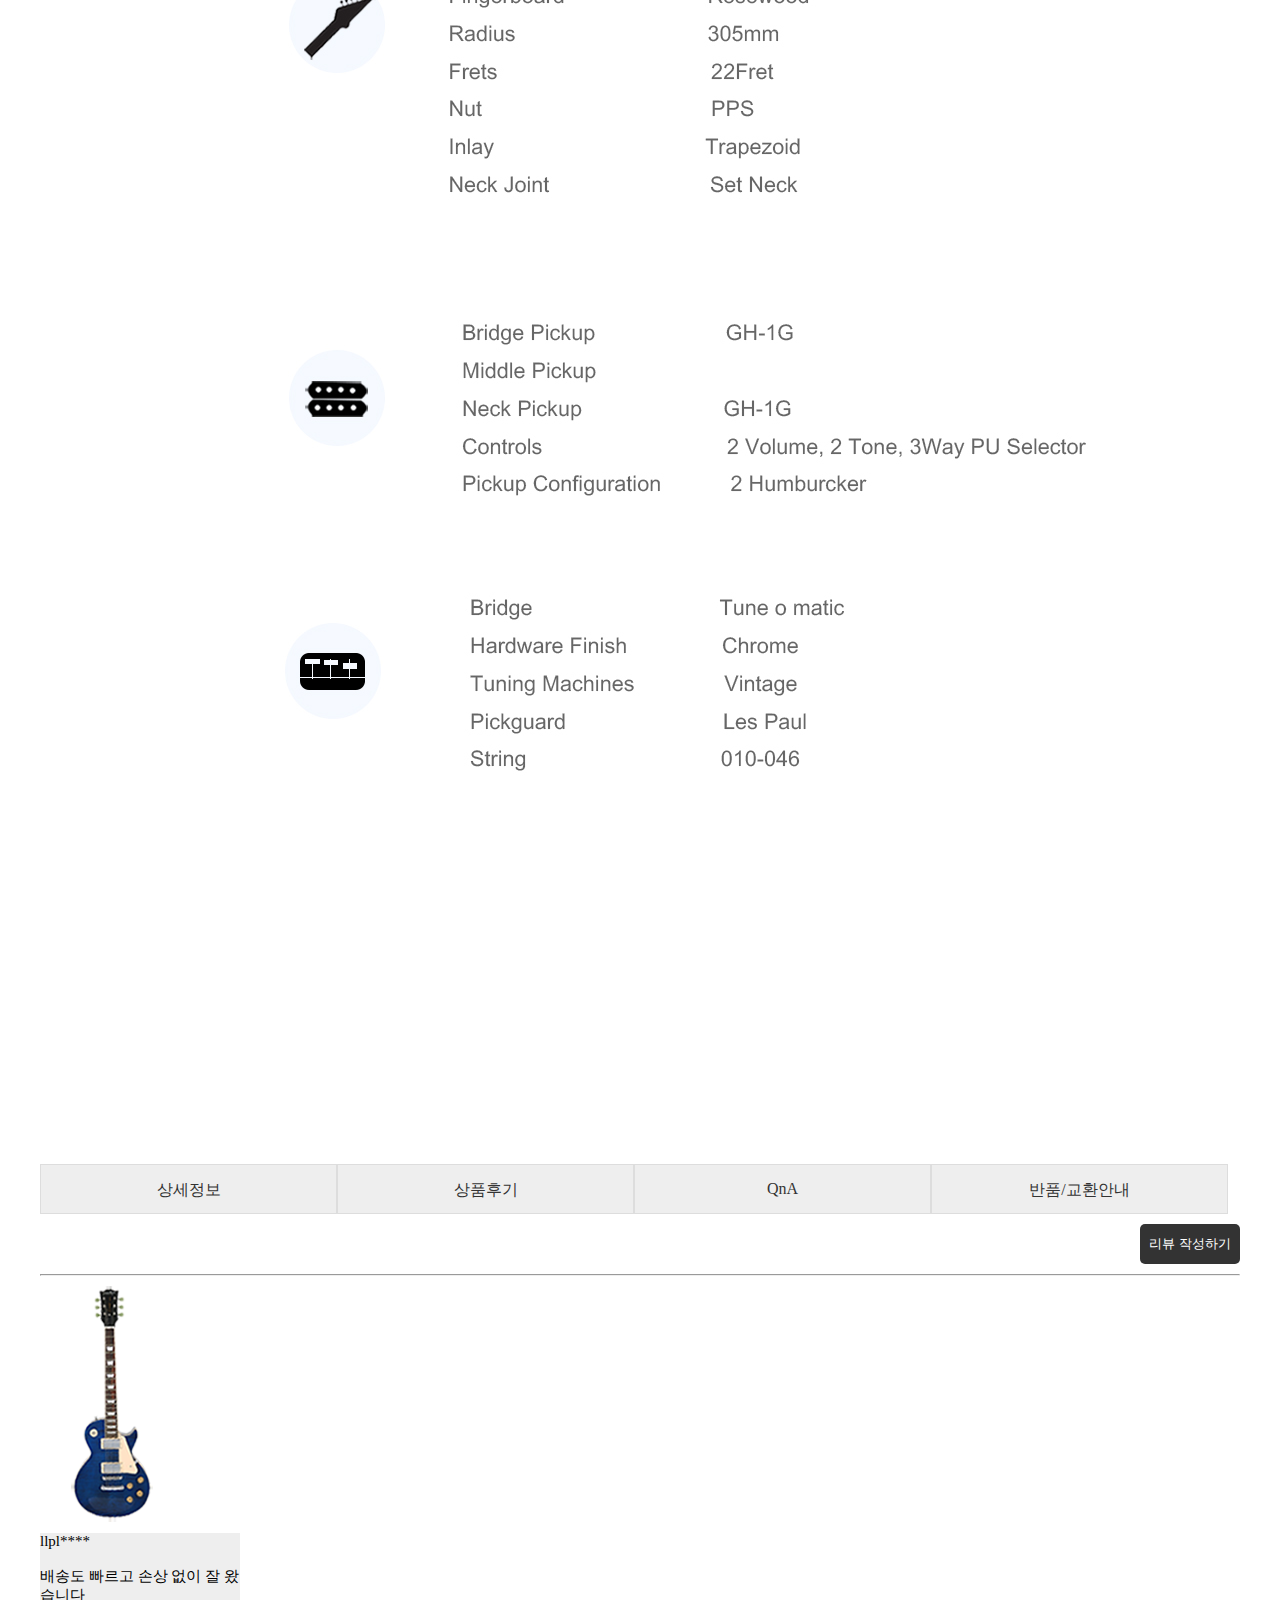
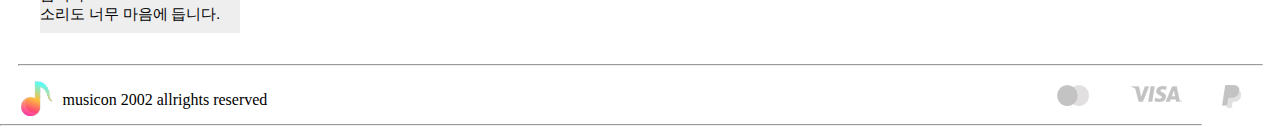
==== commit cd727503: "project220512" ====
--- a/sub.html
+++ b/sub.html
@@ -412,17 +412,6 @@
 </div>
 <hr>
 
-<script>
-
-
-document.getElementById('#666').onclick=function(){
-document.getElementById('#666').style.color="green";
-
-}
-
-
-
-</script>
 
 
 
--- a/css/sub.css
+++ b/css/sub.css
@@ -18,7 +18,7 @@
 #aa:hover{background-color: #fff; color:#333;}
 #aa{transition:all 0.3s ease;}
 
-.box3 .info h3{font-size: 28px; margin:8px 0px 0 0px; color:#fff; transition:0.4s ease-in-out;}
+.box3 .info h3{font-size: 28px;color:#fff; transition:0.4s ease-in-out; padding:12px 0;}
 .box3 .info{position:absolute; left:0; top:auto; bottom:0; right:0; z-index:5; text-align: center;color:#333; 
         width: 250px; height: 60px; transition:0.4s ease-in-out; }
 
@@ -60,10 +60,10 @@
 .detail{ width: 1200px; height: 7516px;  margin:0 auto;}
 
 
-#shopping2{width: 1200px; height: 50px; margin:200px auto 0;}
-#shopping2 >ul{width: 1200px; height: 50px; margin:40px auto 0;}
+#shopping2{width: 1200px; height: 50px; margin:200px auto 0; }
+#shopping2 >ul{width: 1200px; height: 50px; margin:40px auto 0; }
 #shopping2 ul li{width:297px; height: 100%; background-color: #eee; float: left; text-align: center;
-                padding:15px 0 0 0; border:1px solid #ddd;font-size: 16px;}
+                padding:15px 0 0 0; border:1px solid #ddd;font-size: 16px; box-sizing: border-box;}
 #shopping2 ul li a{text-decoration: none; color:#333; font-family:'나눔고딕OTF';}
 
 
@@ -71,7 +71,8 @@
 #shopping{width: 1200px; height: 500px; margin:200px auto 0;}
 #shopping >ul{width: 1200px; height: 50px; margin:40px auto 0;}
 #shopping ul li{width:297px; height: 100%; background-color: #eee; float: left; text-align: center;
-                padding:15px 0 0 0; border:1px solid #ddd; border-bottom:1px solid #000; font-size: 16px;}
+                padding:15px 0 0 0; border:1px solid #ddd;font-size: 16px;
+                box-sizing: border-box;}
 #shopping ul li a{text-decoration: none; color:#333; font-family:'나눔고딕OTF';}
 #text{display: none;}
 #shopping ul li:hover{background-color: #fff;}
